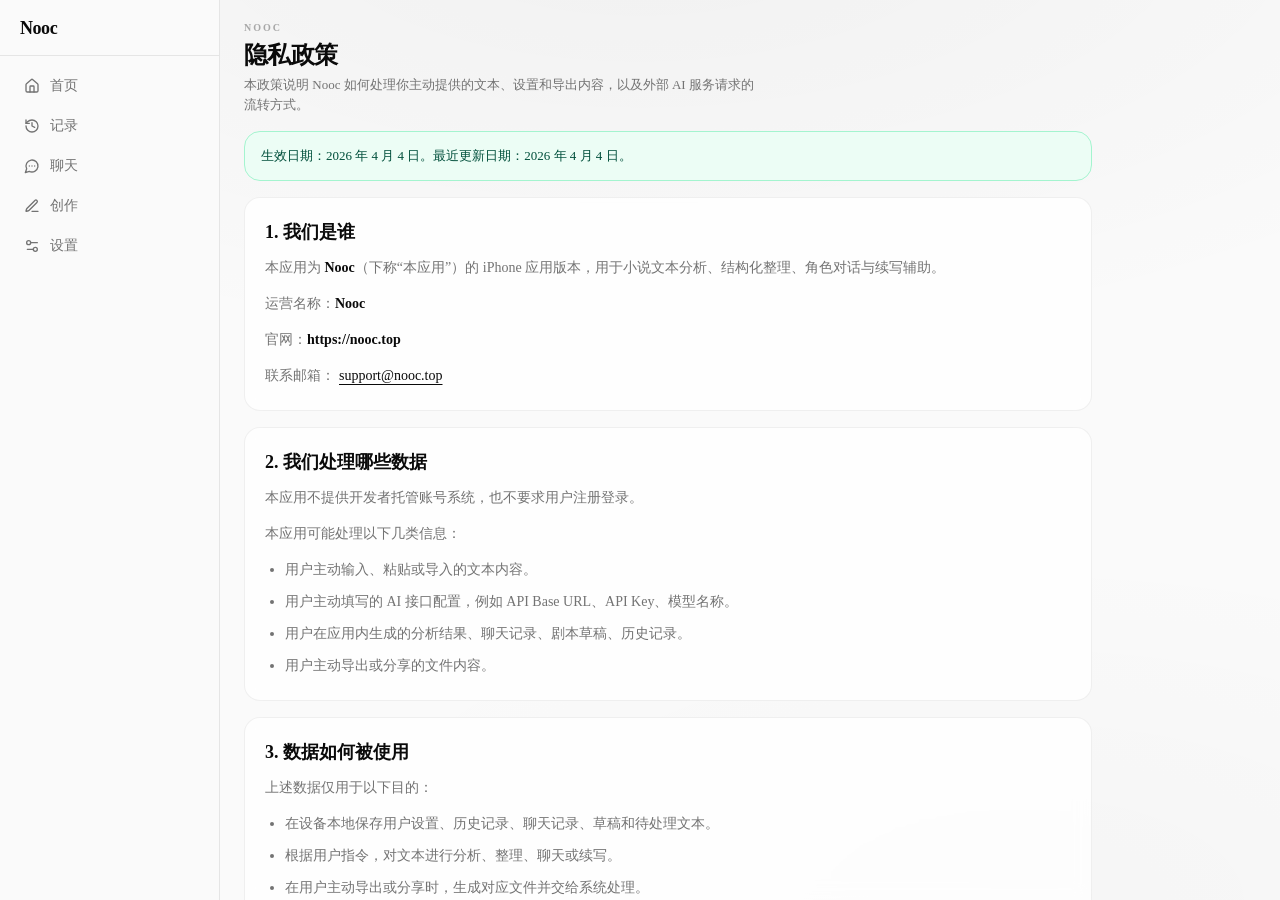
==== privacy/index.html @ 4d4c72d2 "Publish Nooc static site" ====
<!DOCTYPE html><!--dENeqKmw9o0Gc0peZmDUo--><html lang="zh-CN" class="h-full"><head><meta charSet="utf-8"/><meta name="viewport" content="width=device-width, initial-scale=1"/><link rel="preload" href="/_next/static/media/4cf2300e9c8272f7-s.p.woff2" as="font" crossorigin="" type="font/woff2"/><link rel="preload" href="/_next/static/media/93f479601ee12b01-s.p.woff2" as="font" crossorigin="" type="font/woff2"/><link rel="stylesheet" href="/_next/static/css/1c74e3d5aca80b6b.css" data-precedence="next"/><link rel="preload" as="script" fetchPriority="low" href="/_next/static/chunks/webpack-fa4c8e5d359d8620.js"/><script src="/_next/static/chunks/6ee9f5d1-21ccf1713a250a03.js" async=""></script><script src="/_next/static/chunks/977-2bc62eb106395d11.js" async=""></script><script src="/_next/static/chunks/main-app-79000c99d2a57b4c.js" async=""></script><script src="/_next/static/chunks/716-8b6c239d56add41d.js" async=""></script><script src="/_next/static/chunks/817-f842809b5f938a4d.js" async=""></script><script src="/_next/static/chunks/70-e7ca396794c0b7fa.js" async=""></script><script src="/_next/static/chunks/app/layout-5922d78e8dd0cdb1.js" async=""></script><script src="/_next/static/chunks/app/privacy/page-1f7438374aa117be.js" async=""></script><meta name="next-size-adjust" content=""/><title>隐私政策 | Nooc</title><meta name="description" content="Nooc 的隐私政策页面，说明应用如何处理本地内容与第三方 AI 请求。"/><script src="/_next/static/chunks/polyfills-42372ed130431b0a.js" noModule=""></script></head><body class="__variable_188709 __variable_9a8899 min-h-dvh bg-background font-sans antialiased md:flex md:h-dvh md:overflow-hidden"><div hidden=""><!--$--><!--/$--></div><!--$!--><template data-dgst="BAILOUT_TO_CLIENT_SIDE_RENDERING"></template><!--/$--><section aria-label="Notifications alt+T" tabindex="-1" aria-live="polite" aria-relevant="additions text" aria-atomic="false"></section><script src="/_next/static/chunks/webpack-fa4c8e5d359d8620.js" id="_R_" async=""></script><script>(self.__next_f=self.__next_f||[]).push([0])</script><script>self.__next_f.push([1,"1:\"$Sreact.fragment\"\n2:\"$Sreact.suspense\"\n3:I[2766,[\"716\",\"static/chunks/716-8b6c239d56add41d.js\",\"817\",\"static/chunks/817-f842809b5f938a4d.js\",\"70\",\"static/chunks/70-e7ca396794c0b7fa.js\",\"177\",\"static/chunks/app/layout-5922d78e8dd0cdb1.js\"],\"AppShell\"]\n4:I[1409,[],\"\"]\n5:I[1813,[],\"\"]\n6:I[1407,[\"716\",\"static/chunks/716-8b6c239d56add41d.js\",\"817\",\"static/chunks/817-f842809b5f938a4d.js\",\"70\",\"static/chunks/70-e7ca396794c0b7fa.js\",\"177\",\"static/chunks/app/layout-5922d78e8dd0cdb1.js\"],\"Toaster\"]\n7:I[1716,[\"716\",\"static/chunks/716-8b6c239d56add41d.js\",\"877\",\"static/chunks/app/privacy/page-1f7438374aa117be.js\"],\"\"]\n14:I[323,[],\"\"]\n:HL[\"/_next/static/media/4cf2300e9c8272f7-s.p.woff2\",\"font\",{\"crossOrigin\":\"\",\"type\":\"font/woff2\"}]\n:HL[\"/_next/static/media/93f479601ee12b01-s.p.woff2\",\"font\",{\"crossOrigin\":\"\",\"type\":\"font/woff2\"}]\n:HL[\"/_next/static/css/1c74e3d5aca80b6b.css\",\"style\"]\n"])</script><script>self.__next_f.push([1,"0:{\"P\":null,\"b\":\"dENeqKmw9o0Gc0peZmDUo\",\"p\":\"\",\"c\":[\"\",\"privacy\",\"\"],\"i\":false,\"f\":[[[\"\",{\"children\":[\"privacy\",{\"children\":[\"__PAGE__\",{}]}]},\"$undefined\",\"$undefined\",true],[\"\",[\"$\",\"$1\",\"c\",{\"children\":[[[\"$\",\"link\",\"0\",{\"rel\":\"stylesheet\",\"href\":\"/_next/static/css/1c74e3d5aca80b6b.css\",\"precedence\":\"next\",\"crossOrigin\":\"$undefined\",\"nonce\":\"$undefined\"}]],[\"$\",\"html\",null,{\"lang\":\"zh-CN\",\"className\":\"h-full\",\"children\":[\"$\",\"body\",null,{\"className\":\"__variable_188709 __variable_9a8899 min-h-dvh bg-background font-sans antialiased md:flex md:h-dvh md:overflow-hidden\",\"children\":[[\"$\",\"$2\",null,{\"children\":[\"$\",\"$L3\",null,{\"children\":[\"$\",\"$L4\",null,{\"parallelRouterKey\":\"children\",\"error\":\"$undefined\",\"errorStyles\":\"$undefined\",\"errorScripts\":\"$undefined\",\"template\":[\"$\",\"$L5\",null,{}],\"templateStyles\":\"$undefined\",\"templateScripts\":\"$undefined\",\"notFound\":[[[\"$\",\"title\",null,{\"children\":\"404: This page could not be found.\"}],[\"$\",\"div\",null,{\"style\":{\"fontFamily\":\"system-ui,\\\"Segoe UI\\\",Roboto,Helvetica,Arial,sans-serif,\\\"Apple Color Emoji\\\",\\\"Segoe UI Emoji\\\"\",\"height\":\"100vh\",\"textAlign\":\"center\",\"display\":\"flex\",\"flexDirection\":\"column\",\"alignItems\":\"center\",\"justifyContent\":\"center\"},\"children\":[\"$\",\"div\",null,{\"children\":[[\"$\",\"style\",null,{\"dangerouslySetInnerHTML\":{\"__html\":\"body{color:#000;background:#fff;margin:0}.next-error-h1{border-right:1px solid rgba(0,0,0,.3)}@media (prefers-color-scheme:dark){body{color:#fff;background:#000}.next-error-h1{border-right:1px solid rgba(255,255,255,.3)}}\"}}],[\"$\",\"h1\",null,{\"className\":\"next-error-h1\",\"style\":{\"display\":\"inline-block\",\"margin\":\"0 20px 0 0\",\"padding\":\"0 23px 0 0\",\"fontSize\":24,\"fontWeight\":500,\"verticalAlign\":\"top\",\"lineHeight\":\"49px\"},\"children\":404}],[\"$\",\"div\",null,{\"style\":{\"display\":\"inline-block\"},\"children\":[\"$\",\"h2\",null,{\"style\":{\"fontSize\":14,\"fontWeight\":400,\"lineHeight\":\"49px\",\"margin\":0},\"children\":\"This page could not be found.\"}]}]]}]}]],[]],\"forbidden\":\"$undefined\",\"unauthorized\":\"$undefined\"}]}]}],[\"$\",\"$L6\",null,{}]]}]}]]}],{\"children\":[\"privacy\",[\"$\",\"$1\",\"c\",{\"children\":[null,[\"$\",\"$L4\",null,{\"parallelRouterKey\":\"children\",\"error\":\"$undefined\",\"errorStyles\":\"$undefined\",\"errorScripts\":\"$undefined\",\"template\":[\"$\",\"$L5\",null,{}],\"templateStyles\":\"$undefined\",\"templateScripts\":\"$undefined\",\"notFound\":\"$undefined\",\"forbidden\":\"$undefined\",\"unauthorized\":\"$undefined\"}]]}],{\"children\":[\"__PAGE__\",[\"$\",\"$1\",\"c\",{\"children\":[[\"$\",\"div\",null,{\"className\":\"mx-auto flex min-h-full w-full flex-col gap-3 px-3.5 sm:gap-4 sm:px-6 sm:pb-8 sm:pt-5 md:max-w-4xl max-w-3xl py-6\",\"children\":[[\"$\",\"div\",null,{\"className\":\"flex items-start justify-between gap-4\",\"children\":[[\"$\",\"div\",null,{\"className\":\"space-y-1\",\"children\":[[\"$\",\"p\",null,{\"className\":\"text-[10px] font-semibold uppercase tracking-[0.2em] text-muted-foreground/60\",\"children\":\"Nooc\"}],[\"$\",\"h1\",null,{\"className\":\"text-2xl font-bold tracking-tight text-foreground\",\"children\":\"隐私政策\"}],[\"$\",\"p\",null,{\"className\":\"max-w-lg text-[13px] leading-5 text-muted-foreground\",\"children\":\"本政策说明 Nooc 如何处理你主动提供的文本、设置和导出内容，以及外部 AI 服务请求的流转方式。\"}]]}],null]}],[\"$\",\"div\",null,{\"className\":\"rounded-2xl border border-emerald-200 bg-emerald-50 px-4 py-3 text-[13px] leading-6 text-emerald-900\",\"children\":\"生效日期：2026 年 4 月 4 日。最近更新日期：2026 年 4 月 4 日。\"}],[\"$\",\"section\",null,{\"className\":\"space-y-2 rounded-2xl border border-black/[0.06] bg-white/80 p-5 backdrop-blur-sm\",\"children\":[[\"$\",\"h2\",null,{\"className\":\"text-lg font-semibold text-foreground\",\"children\":\"1. 我们是谁\"}],[\"$\",\"div\",null,{\"className\":\"space-y-2 text-[14px] leading-7 text-muted-foreground\",\"children\":[[\"$\",\"p\",null,{\"children\":[\"本应用为 \",[\"$\",\"strong\",null,{\"className\":\"text-foreground\",\"children\":\"Nooc\"}],\"（下称“本应用”）的 iPhone 应用版本，用于小说文本分析、结构化整理、角色对话与续写辅助。\"]}],[\"$\",\"p\",null,{\"children\":[\"运营名称：\",[\"$\",\"strong\",null,{\"className\":\"text-foreground\",\"children\":\"Nooc\"}]]}],[\"$\",\"p\",null,{\"children\":[\"官网：\",[\"$\",\"strong\",null,{\"className\":\"text-foreground\",\"children\":\"https://nooc.top\"}]]}],[\"$\",\"p\",null,{\"children\":[\"联系邮箱：\",[\"$\",\"$L7\",null,{\"href\":\"mailto:support@nooc.top\",\"className\":\"ml-1 text-foreground underline underline-offset-4\",\"children\":\"support@nooc.top\"}]]}]]}]]}],[\"$\",\"section\",null,{\"className\":\"space-y-2 rounded-2xl border border-black/[0.06] bg-white/80 p-5 backdrop-blur-sm\",\"children\":[[\"$\",\"h2\",null,{\"className\":\"text-lg font-semibold text-foreground\",\"children\":\"2. 我们处理哪些数据\"}],[\"$\",\"div\",null,{\"className\":\"space-y-2 text-[14px] leading-7 text-muted-foreground\",\"children\":[[\"$\",\"p\",null,{\"children\":\"本应用不提供开发者托管账号系统，也不要求用户注册登录。\"}],[\"$\",\"p\",null,{\"children\":\"本应用可能处理以下几类信息：\"}],\"$L8\"]}]]}],\"$L9\",\"$La\",\"$Lb\",\"$Lc\",\"$Ld\",\"$Le\",\"$Lf\",\"$L10\",\"$L11\"]}],null,\"$L12\"]}],{},null,false]},null,false]},null,false],\"$L13\",false]],\"m\":\"$undefined\",\"G\":[\"$14\",[]],\"s\":false,\"S\":true}\n"])</script><script>self.__next_f.push([1,"15:I[3652,[],\"OutletBoundary\"]\n17:I[1293,[],\"AsyncMetadataOutlet\"]\n19:I[3652,[],\"ViewportBoundary\"]\n1b:I[3652,[],\"MetadataBoundary\"]\n8:[\"$\",\"ul\",null,{\"className\":\"list-disc space-y-1 pl-5\",\"children\":[[\"$\",\"li\",null,{\"children\":\"用户主动输入、粘贴或导入的文本内容。\"}],[\"$\",\"li\",null,{\"children\":\"用户主动填写的 AI 接口配置，例如 API Base URL、API Key、模型名称。\"}],[\"$\",\"li\",null,{\"children\":\"用户在应用内生成的分析结果、聊天记录、剧本草稿、历史记录。\"}],[\"$\",\"li\",null,{\"children\":\"用户主动导出或分享的文件内容。\"}]]}]\n9:[\"$\",\"section\",null,{\"className\":\"space-y-2 rounded-2xl border border-black/[0.06] bg-white/80 p-5 backdrop-blur-sm\",\"children\":[[\"$\",\"h2\",null,{\"className\":\"text-lg font-semibold text-foreground\",\"children\":\"3. 数据如何被使用\"}],[\"$\",\"div\",null,{\"className\":\"space-y-2 text-[14px] leading-7 text-muted-foreground\",\"children\":[[\"$\",\"p\",null,{\"children\":\"上述数据仅用于以下目的：\"}],[\"$\",\"ul\",null,{\"className\":\"list-disc space-y-1 pl-5\",\"children\":[[\"$\",\"li\",null,{\"children\":\"在设备本地保存用户设置、历史记录、聊天记录、草稿和待处理文本。\"}],[\"$\",\"li\",null,{\"children\":\"根据用户指令，对文本进行分析、整理、聊天或续写。\"}],[\"$\",\"li\",null,{\"children\":\"在用户主动导出或分享时，生成对应文件并交给系统处理。\"}]]}]]}]]}]\n"])</script><script>self.__next_f.push([1,"a:[\"$\",\"section\",null,{\"className\":\"space-y-2 rounded-2xl border border-black/[0.06] bg-white/80 p-5 backdrop-blur-sm\",\"children\":[[\"$\",\"h2\",null,{\"className\":\"text-lg font-semibold text-foreground\",\"children\":\"4. 关于第三方 AI 接口\"}],[\"$\",\"div\",null,{\"className\":\"space-y-2 text-[14px] leading-7 text-muted-foreground\",\"children\":[[\"$\",\"p\",null,{\"children\":[\"本应用\",[\"$\",\"strong\",null,{\"className\":\"text-foreground\",\"children\":\"不默认提供开发者自有 AI 服务端\"}],\"。当用户使用 AI 分析、AI 聊天或 AI 续写功能时，相关请求会从用户设备直接发送到\",[\"$\",\"strong\",null,{\"className\":\"text-foreground\",\"children\":\"用户自行填写\"}],\"的 OpenAI 兼容接口或其他兼容服务。\"]}],[\"$\",\"p\",null,{\"children\":\"这意味着：用户输入的文本、用户填写的 API Key、模型名称以及相关请求数据，可能会被发送到用户指定的第三方服务提供方。 该第三方服务如何保存、使用或保留数据，取决于该服务提供方自身的政策，而不由本应用控制。\"}],[\"$\",\"p\",null,{\"children\":\"用户在填写并使用外部接口前，应自行确认对应服务的隐私政策、数据保留规则与安全机制。\"}]]}]]}]\n"])</script><script>self.__next_f.push([1,"b:[\"$\",\"section\",null,{\"className\":\"space-y-2 rounded-2xl border border-black/[0.06] bg-white/80 p-5 backdrop-blur-sm\",\"children\":[[\"$\",\"h2\",null,{\"className\":\"text-lg font-semibold text-foreground\",\"children\":\"5. 本地存储\"}],[\"$\",\"div\",null,{\"className\":\"space-y-2 text-[14px] leading-7 text-muted-foreground\",\"children\":[[\"$\",\"p\",null,{\"children\":\"为保证使用连续性，本应用会将以下内容保存在用户当前设备或当前浏览器的本地存储中：\"}],[\"$\",\"ul\",null,{\"className\":\"list-disc space-y-1 pl-5\",\"children\":[[\"$\",\"li\",null,{\"children\":\"API 设置\"}],[\"$\",\"li\",null,{\"children\":\"分析历史与结果文件\"}],[\"$\",\"li\",null,{\"children\":\"角色聊天记录\"}],[\"$\",\"li\",null,{\"children\":\"待处理文本和剧本草稿\"}]]}],[\"$\",\"p\",null,{\"children\":\"这些内容默认保存在用户当前设备中，而不是上传到开发者自有服务器。\"}]]}]]}]\n"])</script><script>self.__next_f.push([1,"c:[\"$\",\"section\",null,{\"className\":\"space-y-2 rounded-2xl border border-black/[0.06] bg-white/80 p-5 backdrop-blur-sm\",\"children\":[[\"$\",\"h2\",null,{\"className\":\"text-lg font-semibold text-foreground\",\"children\":\"6. 权限与系统能力\"}],[\"$\",\"div\",null,{\"className\":\"space-y-2 text-[14px] leading-7 text-muted-foreground\",\"children\":[[\"$\",\"p\",null,{\"children\":\"当前版本可能使用以下系统能力：\"}],[\"$\",\"ul\",null,{\"className\":\"list-disc space-y-1 pl-5\",\"children\":[[\"$\",\"li\",null,{\"children\":\"文件选择：用于导入文本文件。\"}],[\"$\",\"li\",null,{\"children\":\"文件读写：用于在本地保存分析结果和导出文件。\"}],[\"$\",\"li\",null,{\"children\":\"系统分享：用于将用户主动选择的结果文件分享给其他应用。\"}]]}],[\"$\",\"p\",null,{\"children\":\"当前版本不主动请求以下敏感权限：\"}],[\"$\",\"ul\",null,{\"className\":\"list-disc space-y-1 pl-5\",\"children\":[[\"$\",\"li\",null,{\"children\":\"相机\"}],[\"$\",\"li\",null,{\"children\":\"麦克风\"}],[\"$\",\"li\",null,{\"children\":\"定位\"}],[\"$\",\"li\",null,{\"children\":\"通讯录\"}],[\"$\",\"li\",null,{\"children\":\"跟踪（Tracking）\"}]]}]]}]]}]\n"])</script><script>self.__next_f.push([1,"d:[\"$\",\"section\",null,{\"className\":\"space-y-2 rounded-2xl border border-black/[0.06] bg-white/80 p-5 backdrop-blur-sm\",\"children\":[[\"$\",\"h2\",null,{\"className\":\"text-lg font-semibold text-foreground\",\"children\":\"7. 数据共享与披露\"}],[\"$\",\"div\",null,{\"className\":\"space-y-2 text-[14px] leading-7 text-muted-foreground\",\"children\":[[\"$\",\"p\",null,{\"children\":\"除以下情形外，我们不会主动将用户数据共享给开发者自有后台或出售给第三方：\"}],[\"$\",\"ul\",null,{\"className\":\"list-disc space-y-1 pl-5\",\"children\":[[\"$\",\"li\",null,{\"children\":\"用户主动配置第三方 AI 接口并发起 AI 请求时，请求会直接发送到用户指定的服务。\"}],[\"$\",\"li\",null,{\"children\":\"用户主动使用系统分享功能时，所选文件会按用户操作分享给目标应用或服务。\"}],[\"$\",\"li\",null,{\"children\":\"如法律法规、司法机关或监管部门要求披露的情形。\"}]]}]]}]]}]\ne:[\"$\",\"section\",null,{\"className\":\"space-y-2 rounded-2xl border border-black/[0.06] bg-white/80 p-5 backdrop-blur-sm\",\"children\":[[\"$\",\"h2\",null,{\"className\":\"text-lg font-semibold text-foreground\",\"children\":\"8. 数据删除与用户控制\"}],[\"$\",\"div\",null,{\"className\":\"space-y-2 text-[14px] leading-7 text-muted-foreground\",\"children\":[[\"$\",\"p\",null,{\"children\":\"用户可通过以下方式控制数据：\"}],[\"$\",\"ul\",null,{\"className\":\"list-disc space-y-1 pl-5\",\"children\":[[\"$\",\"li\",null,{\"children\":\"在应用内清空聊天记录、历史记录或重新覆盖 API 设置。\"}],[\"$\",\"li\",null,{\"children\":\"删除已导出的本地文件。\"}],[\"$\",\"li\",null,{\"children\":\"卸载应用，以移除应用沙盒中的本地存储数据。\"}]]}]]}]]}]\nf:[\"$\",\"section\",null,{\"className\":\"space-y-2 rounded-2xl border border-black/[0.06] bg-white/80 p-5 backdrop-blur-sm\",\"children\":[[\"$\",\"h2\",null,{\"className\":\"text-lg font-semibold text-foreground\",\"children\":\"9. 未成年人\"}],[\"$\",\"div\",null,{\"className\":\"space-y-2 text-[14px] leading-7 text-muted-foreground\",\"children\":[\"$\",\"p\",null,{\"children\":\"本应"])</script><script>self.__next_f.push([1,"用不以未成年人为主要目标用户。若你是未成年人的监护人，并认为未成年人未经授权向本应用输入了个人信息，请通过下方联系方式联系我们，我们会在合理范围内协助处理。\"}]}]]}]\n10:[\"$\",\"section\",null,{\"className\":\"space-y-2 rounded-2xl border border-black/[0.06] bg-white/80 p-5 backdrop-blur-sm\",\"children\":[[\"$\",\"h2\",null,{\"className\":\"text-lg font-semibold text-foreground\",\"children\":\"10. 政策更新\"}],[\"$\",\"div\",null,{\"className\":\"space-y-2 text-[14px] leading-7 text-muted-foreground\",\"children\":[\"$\",\"p\",null,{\"children\":\"如本政策发生变更，我们会在发布新版本或更新网站页面时同步更新内容。更新后的版本以页面展示的最新日期为准。\"}]}]]}]\n"])</script><script>self.__next_f.push([1,"11:[\"$\",\"section\",null,{\"className\":\"space-y-2 rounded-2xl border border-black/[0.06] bg-white/80 p-5 backdrop-blur-sm\",\"children\":[[\"$\",\"h2\",null,{\"className\":\"text-lg font-semibold text-foreground\",\"children\":\"11. 联系我们\"}],[\"$\",\"div\",null,{\"className\":\"space-y-2 text-[14px] leading-7 text-muted-foreground\",\"children\":[[\"$\",\"p\",null,{\"children\":\"如你对本隐私政策有任何疑问，或需要就数据访问、删除、纠错等问题联系我们，请发送邮件至：\"}],[\"$\",\"p\",null,{\"children\":[\"$\",\"$L7\",null,{\"href\":\"mailto:support@nooc.top\",\"className\":\"text-foreground underline underline-offset-4\",\"children\":\"support@nooc.top\"}]}],[\"$\",\"p\",null,{\"children\":[\"你也可以访问 \",[\"$\",\"$L7\",null,{\"href\":\"/support\",\"className\":\"text-foreground underline underline-offset-4\",\"children\":\"支持与联系页面\"}],\" 获取支持信息。\"]}]]}]]}]\n"])</script><script>self.__next_f.push([1,"12:[\"$\",\"$L15\",null,{\"children\":[\"$L16\",[\"$\",\"$L17\",null,{\"promise\":\"$@18\"}]]}]\n13:[\"$\",\"$1\",\"h\",{\"children\":[null,[[\"$\",\"$L19\",null,{\"children\":\"$L1a\"}],[\"$\",\"meta\",null,{\"name\":\"next-size-adjust\",\"content\":\"\"}]],[\"$\",\"$L1b\",null,{\"children\":[\"$\",\"div\",null,{\"hidden\":true,\"children\":[\"$\",\"$2\",null,{\"fallback\":null,\"children\":\"$L1c\"}]}]}]]}]\n"])</script><script>self.__next_f.push([1,"1a:[[\"$\",\"meta\",\"0\",{\"charSet\":\"utf-8\"}],[\"$\",\"meta\",\"1\",{\"name\":\"viewport\",\"content\":\"width=device-width, initial-scale=1\"}]]\n16:null\n"])</script><script>self.__next_f.push([1,"18:{\"metadata\":[[\"$\",\"title\",\"0\",{\"children\":\"隐私政策 | Nooc\"}],[\"$\",\"meta\",\"1\",{\"name\":\"description\",\"content\":\"Nooc 的隐私政策页面，说明应用如何处理本地内容与第三方 AI 请求。\"}]],\"error\":null,\"digest\":\"$undefined\"}\n"])</script><script>self.__next_f.push([1,"1c:\"$18:metadata\"\n"])</script></body></html>
---- _next/static/css/1c74e3d5aca80b6b.css ----
@font-face{font-family:Geist;font-style:normal;font-weight:100 900;font-display:swap;src:url(/_next/static/media/8d697b304b401681-s.woff2) format("woff2");unicode-range:u+0301,u+0400-045f,u+0490-0491,u+04b0-04b1,u+2116}@font-face{font-family:Geist;font-style:normal;font-weight:100 900;font-display:swap;src:url(/_next/static/media/ba015fad6dcf6784-s.woff2) format("woff2");unicode-range:u+0100-02ba,u+02bd-02c5,u+02c7-02cc,u+02ce-02d7,u+02dd-02ff,u+0304,u+0308,u+0329,u+1d00-1dbf,u+1e00-1e9f,u+1ef2-1eff,u+2020,u+20a0-20ab,u+20ad-20c0,u+2113,u+2c60-2c7f,u+a720-a7ff}@font-face{font-family:Geist;font-style:normal;font-weight:100 900;font-display:swap;src:url(/_next/static/media/4cf2300e9c8272f7-s.p.woff2) format("woff2");unicode-range:u+00??,u+0131,u+0152-0153,u+02bb-02bc,u+02c6,u+02da,u+02dc,u+0304,u+0308,u+0329,u+2000-206f,u+20ac,u+2122,u+2191,u+2193,u+2212,u+2215,u+feff,u+fffd}@font-face{font-family:Geist Fallback;src:local("Arial");ascent-override:95.94%;descent-override:28.16%;line-gap-override:0.00%;size-adjust:104.76%}.__className_188709{font-family:Geist,Geist Fallback;font-style:normal}.__variable_188709{--font-geist-sans:"Geist","Geist Fallback"}@font-face{font-family:Geist Mono;font-style:normal;font-weight:100 900;font-display:swap;src:url(/_next/static/media/9610d9e46709d722-s.woff2) format("woff2");unicode-range:u+0301,u+0400-045f,u+0490-0491,u+04b0-04b1,u+2116}@font-face{font-family:Geist Mono;font-style:normal;font-weight:100 900;font-display:swap;src:url(/_next/static/media/747892c23ea88013-s.woff2) format("woff2");unicode-range:u+0100-02ba,u+02bd-02c5,u+02c7-02cc,u+02ce-02d7,u+02dd-02ff,u+0304,u+0308,u+0329,u+1d00-1dbf,u+1e00-1e9f,u+1ef2-1eff,u+2020,u+20a0-20ab,u+20ad-20c0,u+2113,u+2c60-2c7f,u+a720-a7ff}@font-face{font-family:Geist Mono;font-style:normal;font-weight:100 900;font-display:swap;src:url(/_next/static/media/93f479601ee12b01-s.p.woff2) format("woff2");unicode-range:u+00??,u+0131,u+0152-0153,u+02bb-02bc,u+02c6,u+02da,u+02dc,u+0304,u+0308,u+0329,u+2000-206f,u+20ac,u+2122,u+2191,u+2193,u+2212,u+2215,u+feff,u+fffd}@font-face{font-family:Geist Mono Fallback;src:local("Arial");ascent-override:74.67%;descent-override:21.92%;line-gap-override:0.00%;size-adjust:134.59%}.__className_9a8899{font-family:Geist Mono,Geist Mono Fallback;font-style:normal}.__variable_9a8899{--font-geist-mono:"Geist Mono","Geist Mono Fallback"}

/*! tailwindcss v4.2.1 | MIT License | https://tailwindcss.com */@layer properties{@supports (((-webkit-hyphens:none)) and (not (margin-trim:inline))) or ((-moz-orient:inline) and (not (color:rgb(from red r g b)))){*,::backdrop,:after,:before{--tw-translate-x:0;--tw-translate-y:0;--tw-translate-z:0;--tw-rotate-x:initial;--tw-rotate-y:initial;--tw-rotate-z:initial;--tw-skew-x:initial;--tw-skew-y:initial;--tw-scroll-snap-strictness:proximity;--tw-space-y-reverse:0;--tw-border-style:solid;--tw-gradient-position:initial;--tw-gradient-from:#0000;--tw-gradient-via:#0000;--tw-gradient-to:#0000;--tw-gradient-stops:initial;--tw-gradient-via-stops:initial;--tw-gradient-from-position:0%;--tw-gradient-via-position:50%;--tw-gradient-to-position:100%;--tw-leading:initial;--tw-font-weight:initial;--tw-tracking:initial;--tw-ordinal:initial;--tw-slashed-zero:initial;--tw-numeric-figure:initial;--tw-numeric-spacing:initial;--tw-numeric-fraction:initial;--tw-shadow:0 0 #0000;--tw-shadow-color:initial;--tw-shadow-alpha:100%;--tw-inset-shadow:0 0 #0000;--tw-inset-shadow-color:initial;--tw-inset-shadow-alpha:100%;--tw-ring-color:initial;--tw-ring-shadow:0 0 #0000;--tw-inset-ring-color:initial;--tw-inset-ring-shadow:0 0 #0000;--tw-ring-inset:initial;--tw-ring-offset-width:0px;--tw-ring-offset-color:#fff;--tw-ring-offset-shadow:0 0 #0000;--tw-outline-style:solid;--tw-blur:initial;--tw-brightness:initial;--tw-contrast:initial;--tw-grayscale:initial;--tw-hue-rotate:initial;--tw-invert:initial;--tw-opacity:initial;--tw-saturate:initial;--tw-sepia:initial;--tw-drop-shadow:initial;--tw-drop-shadow-color:initial;--tw-drop-shadow-alpha:100%;--tw-drop-shadow-size:initial;--tw-backdrop-blur:initial;--tw-backdrop-brightness:initial;--tw-backdrop-contrast:initial;--tw-backdrop-grayscale:initial;--tw-backdrop-hue-rotate:initial;--tw-backdrop-invert:initial;--tw-backdrop-opacity:initial;--tw-backdrop-saturate:initial;--tw-backdrop-sepia:initial;--tw-duration:initial;--tw-ease:initial;--tw-scale-x:1;--tw-scale-y:1;--tw-scale-z:1;--tw-animation-delay:0s;--tw-animation-direction:normal;--tw-animation-duration:initial;--tw-animation-fill-mode:none;--tw-animation-iteration-count:1;--tw-enter-blur:0;--tw-enter-opacity:1;--tw-enter-rotate:0;--tw-enter-scale:1;--tw-enter-translate-x:0;--tw-enter-translate-y:0;--tw-exit-blur:0;--tw-exit-opacity:1;--tw-exit-rotate:0;--tw-exit-scale:1;--tw-exit-translate-x:0;--tw-exit-translate-y:0}}}@layer theme{:host,:root{--color-red-500:oklch(63.7% .237 25.331);--color-amber-500:oklch(76.9% .188 70.08);--color-green-500:oklch(72.3% .219 149.579);--color-emerald-50:oklch(97.9% .021 166.113);--color-emerald-200:oklch(90.5% .093 164.15);--color-emerald-900:oklch(37.8% .077 168.94);--color-blue-500:oklch(62.3% .214 259.815);--color-gray-200:oklch(92.8% .006 264.531);--color-black:#000;--color-white:#fff;--spacing:.25rem;--container-xs:20rem;--container-sm:24rem;--container-md:28rem;--container-lg:32rem;--container-2xl:42rem;--container-3xl:48rem;--container-4xl:56rem;--container-6xl:72rem;--container-7xl:80rem;--text-xs:.75rem;--text-xs--line-height:calc(1 / .75);--text-sm:.875rem;--text-sm--line-height:calc(1.25 / .875);--text-base:1rem;--text-base--line-height:calc(1.5 / 1);--text-lg:1.125rem;--text-lg--line-height:calc(1.75 / 1.125);--text-xl:1.25rem;--text-xl--line-height:calc(1.75 / 1.25);--text-2xl:1.5rem;--text-2xl--line-height:calc(2 / 1.5);--font-weight-medium:500;--font-weight-semibold:600;--font-weight-bold:700;--tracking-tight:-.025em;--leading-relaxed:1.625;--radius-2xl:1rem;--radius-3xl:1.5rem;--shadow-sm:0 1px 3px 0 #0000001a,0 1px 2px -1px #0000001a;--shadow-md:0 4px 6px -1px #0000001a,0 2px 4px -2px #0000001a;--shadow-lg:0 10px 15px -3px #0000001a,0 4px 6px -4px #0000001a;--shadow-xl:0 20px 25px -5px #0000001a,0 8px 10px -6px #0000001a;--ease-in:cubic-bezier(.4,0,1,1);--ease-out:cubic-bezier(0,0,.2,1);--ease-in-out:cubic-bezier(.4,0,.2,1);--animate-spin:spin 1s linear infinite;--animate-pulse:pulse 2s cubic-bezier(.4,0,.6,1) infinite;--animate-bounce:bounce 1s infinite;--blur-sm:8px;--blur-xl:24px;--default-transition-duration:.15s;--default-transition-timing-function:cubic-bezier(.4,0,.2,1);--default-font-family:var(--font-geist-sans);--default-mono-font-family:var(--font-geist-mono);--color-background:var(--background);--color-secondary:var(--secondary);--color-primary:var(--primary)}}@layer base{*,::backdrop,:after,:before{box-sizing:border-box;border:0 solid;margin:0;padding:0}::file-selector-button{box-sizing:border-box;border:0 solid;margin:0;padding:0}:host,html{-webkit-text-size-adjust:100%;tab-size:4;line-height:1.5;font-family:var(--default-font-family,ui-sans-serif,system-ui,sans-serif,"Apple Color Emoji","Segoe UI Emoji","Segoe UI Symbol","Noto Color Emoji");font-feature-settings:var(--default-font-feature-settings,normal);font-variation-settings:var(--default-font-variation-settings,normal);-webkit-tap-highlight-color:transparent}hr{height:0;color:inherit;border-top-width:1px}abbr:where([title]){-webkit-text-decoration:underline dotted;text-decoration:underline dotted}h1,h2,h3,h4,h5,h6{font-size:inherit;font-weight:inherit}a{color:inherit;-webkit-text-decoration:inherit;text-decoration:inherit}b,strong{font-weight:bolder}code,kbd,pre,samp{font-family:var(--default-mono-font-family,ui-monospace,SFMono-Regular,Menlo,Monaco,Consolas,"Liberation Mono","Courier New",monospace);font-feature-settings:var(--default-mono-font-feature-settings,normal);font-variation-settings:var(--default-mono-font-variation-settings,normal);font-size:1em}small{font-size:80%}sub,sup{vertical-align:baseline;font-size:75%;line-height:0;position:relative}sub{bottom:-.25em}sup{top:-.5em}table{text-indent:0;border-color:inherit;border-collapse:collapse}:-moz-focusring{outline:auto}progress{vertical-align:baseline}summary{display:list-item}menu,ol,ul{list-style:none}audio,canvas,embed,iframe,img,object,svg,video{vertical-align:middle;display:block}img,video{max-width:100%;height:auto}button,input,optgroup,select,textarea{font:inherit;font-feature-settings:inherit;font-variation-settings:inherit;letter-spacing:inherit;color:inherit;opacity:1;background-color:#0000;border-radius:0}::file-selector-button{font:inherit;font-feature-settings:inherit;font-variation-settings:inherit;letter-spacing:inherit;color:inherit;opacity:1;background-color:#0000;border-radius:0}:where(select:is([multiple],[size])) optgroup{font-weight:bolder}:where(select:is([multiple],[size])) optgroup option{padding-inline-start:20px}::file-selector-button{margin-inline-end:4px}::placeholder{opacity:1}@supports (not ((-webkit-appearance:-apple-pay-button))) or (contain-intrinsic-size:1px){::placeholder{color:currentColor}@supports (color:color-mix(in lab,red,red)){::placeholder{color:color-mix(in oklab,currentcolor 50%,transparent)}}}textarea{resize:vertical}::-webkit-search-decoration{-webkit-appearance:none}::-webkit-date-and-time-value{min-height:1lh;text-align:inherit}::-webkit-datetime-edit{display:inline-flex}::-webkit-datetime-edit-fields-wrapper{padding:0}::-webkit-datetime-edit,::-webkit-datetime-edit-year-field{padding-block:0}::-webkit-datetime-edit-day-field,::-webkit-datetime-edit-month-field{padding-block:0}::-webkit-datetime-edit-hour-field,::-webkit-datetime-edit-minute-field{padding-block:0}::-webkit-datetime-edit-millisecond-field,::-webkit-datetime-edit-second-field{padding-block:0}::-webkit-datetime-edit-meridiem-field{padding-block:0}::-webkit-calendar-picker-indicator{line-height:1}:-moz-ui-invalid{box-shadow:none}button,input:where([type=button],[type=reset],[type=submit]){appearance:button}::file-selector-button{appearance:button}::-webkit-inner-spin-button,::-webkit-outer-spin-button{height:auto}[hidden]:where(:not([hidden=until-found])){display:none!important}*{border-color:var(--border)}body,html{background-color:var(--background)}body{color:var(--foreground);background-color:#f5f5f5;background-image:radial-gradient(80% 50% at 50% -10%,#0000000a,#0000),radial-gradient(60% 40% at 80% 100%,#00000005,#0000)}}@layer components;@layer utilities{.\@container{container-type:inline-size}.pointer-events-auto{pointer-events:auto}.pointer-events-none{pointer-events:none}.collapse{visibility:collapse}.invisible{visibility:hidden}.visible{visibility:visible}.sr-only{clip-path:inset(50%);white-space:nowrap;border-width:0;width:1px;height:1px;margin:-1px;padding:0;overflow:hidden}.absolute,.sr-only{position:absolute}.fixed{position:fixed}.relative{position:relative}.static{position:static}.sticky{position:sticky}.inset-0{inset:calc(var(--spacing) * 0)}.inset-x-0{inset-inline:calc(var(--spacing) * 0)}.inset-y-0{inset-block:calc(var(--spacing) * 0)}.start{inset-inline-start:var(--spacing)}.end{inset-inline-end:var(--spacing)}.-top-0\.5{top:calc(var(--spacing) * -.5)}.top-0{top:calc(var(--spacing) * 0)}.top-4{top:calc(var(--spacing) * 4)}.right-0{right:calc(var(--spacing) * 0)}.right-4{right:calc(var(--spacing) * 4)}.bottom-0{bottom:calc(var(--spacing) * 0)}.left-0{left:calc(var(--spacing) * 0)}.left-4{left:calc(var(--spacing) * 4)}.z-0{z-index:0}.z-2{z-index:2}.z-3{z-index:3}.z-4{z-index:4}.z-5{z-index:5}.z-6{z-index:6}.z-7{z-index:7}.z-8{z-index:8}.z-10{z-index:10}.z-20{z-index:20}.z-30{z-index:30}.z-40{z-index:40}.z-50{z-index:50}.z-79{z-index:79}.container{width:100%}@media (min-width:40rem){.container{max-width:40rem}}@media (min-width:48rem){.container{max-width:48rem}}@media (min-width:64rem){.container{max-width:64rem}}@media (min-width:80rem){.container{max-width:80rem}}@media (min-width:96rem){.container{max-width:96rem}}.m-3{margin:calc(var(--spacing) * 3)}.m-5{margin:calc(var(--spacing) * 5)}.m-6{margin:calc(var(--spacing) * 6)}.m-7{margin:calc(var(--spacing) * 7)}.m-8{margin:calc(var(--spacing) * 8)}.m-9{margin:calc(var(--spacing) * 9)}.-mx-1{margin-inline:calc(var(--spacing) * -1)}.-mx-3\.5{margin-inline:calc(var(--spacing) * -3.5)}.-mx-4{margin-inline:calc(var(--spacing) * -4)}.mx-auto{margin-inline:auto}.mt-0\.5{margin-top:calc(var(--spacing) * .5)}.mt-1{margin-top:calc(var(--spacing) * 1)}.mt-1\.5{margin-top:calc(var(--spacing) * 1.5)}.mt-2{margin-top:calc(var(--spacing) * 2)}.mt-2\.5{margin-top:calc(var(--spacing) * 2.5)}.mt-3{margin-top:calc(var(--spacing) * 3)}.mt-4{margin-top:calc(var(--spacing) * 4)}.mb-2{margin-bottom:calc(var(--spacing) * 2)}.mb-3{margin-bottom:calc(var(--spacing) * 3)}.mb-4{margin-bottom:calc(var(--spacing) * 4)}.ml-1{margin-left:calc(var(--spacing) * 1)}.line-clamp-1{-webkit-line-clamp:1}.line-clamp-1,.line-clamp-3{-webkit-box-orient:vertical;display:-webkit-box;overflow:hidden}.line-clamp-3{-webkit-line-clamp:3}.line-clamp-6{-webkit-line-clamp:6;-webkit-box-orient:vertical;display:-webkit-box;overflow:hidden}.block{display:block}.contents{display:contents}.flex{display:flex}.grid{display:grid}.hidden{display:none}.inline{display:inline}.inline-flex{display:inline-flex}.table{display:table}.size-6{width:calc(var(--spacing) * 6);height:calc(var(--spacing) * 6)}.size-8{width:calc(var(--spacing) * 8);height:calc(var(--spacing) * 8)}.h-0{height:calc(var(--spacing) * 0)}.h-1\.5{height:calc(var(--spacing) * 1.5)}.h-2{height:calc(var(--spacing) * 2)}.h-2\.5{height:calc(var(--spacing) * 2.5)}.h-3{height:calc(var(--spacing) * 3)}.h-3\.5{height:calc(var(--spacing) * 3.5)}.h-4{height:calc(var(--spacing) * 4)}.h-5{height:calc(var(--spacing) * 5)}.h-6{height:calc(var(--spacing) * 6)}.h-8{height:calc(var(--spacing) * 8)}.h-9{height:calc(var(--spacing) * 9)}.h-10{height:calc(var(--spacing) * 10)}.h-11{height:calc(var(--spacing) * 11)}.h-12{height:calc(var(--spacing) * 12)}.h-14{height:calc(var(--spacing) * 14)}.h-48{height:calc(var(--spacing) * 48)}.h-\[1px\]{height:1px}.h-\[3px\]{height:3px}.h-\[18px\]{height:18px}.h-\[160px\]{height:160px}.h-dvh{height:100dvh}.h-full{height:100%}.max-h-\[88dvh\]{max-height:88dvh}.max-h-\[90dvh\]{max-height:90dvh}.max-h-\[140px\]{max-height:140px}.max-h-\[200px\]{max-height:200px}.min-h-0{min-height:calc(var(--spacing) * 0)}.min-h-10{min-height:calc(var(--spacing) * 10)}.min-h-12{min-height:calc(var(--spacing) * 12)}.min-h-20{min-height:calc(var(--spacing) * 20)}.min-h-24{min-height:calc(var(--spacing) * 24)}.min-h-\[60px\]{min-height:60px}.min-h-\[104px\]{min-height:104px}.min-h-\[180px\]{min-height:180px}.min-h-dvh{min-height:100dvh}.min-h-full{min-height:100%}.w-0{width:calc(var(--spacing) * 0)}.w-1{width:calc(var(--spacing) * 1)}.w-2{width:calc(var(--spacing) * 2)}.w-2\.5{width:calc(var(--spacing) * 2.5)}.w-3{width:calc(var(--spacing) * 3)}.w-3\.5{width:calc(var(--spacing) * 3.5)}.w-4{width:calc(var(--spacing) * 4)}.w-5{width:calc(var(--spacing) * 5)}.w-6{width:calc(var(--spacing) * 6)}.w-8{width:calc(var(--spacing) * 8)}.w-9{width:calc(var(--spacing) * 9)}.w-10{width:calc(var(--spacing) * 10)}.w-11{width:calc(var(--spacing) * 11)}.w-12{width:calc(var(--spacing) * 12)}.w-32{width:calc(var(--spacing) * 32)}.w-64{width:calc(var(--spacing) * 64)}.w-\[1px\]{width:1px}.w-\[18px\]{width:18px}.w-\[48px\]{width:48px}.w-\[80vw\]{width:80vw}.w-\[200px\]{width:200px}.w-\[220px\]{width:220px}.w-\[240px\]{width:240px}.w-full{width:100%}.max-w-2xl{max-width:var(--container-2xl)}.max-w-3xl{max-width:var(--container-3xl)}.max-w-6xl{max-width:var(--container-6xl)}.max-w-7xl{max-width:var(--container-7xl)}.max-w-\[34rem\]{max-width:34rem}.max-w-\[90\%\]{max-width:90%}.max-w-lg{max-width:var(--container-lg)}.max-w-md{max-width:var(--container-md)}.max-w-sm{max-width:var(--container-sm)}.max-w-xs{max-width:var(--container-xs)}.min-w-0{min-width:calc(var(--spacing) * 0)}.min-w-16{min-width:calc(var(--spacing) * 16)}.min-w-\[82\%\]{min-width:82%}.min-w-\[108px\]{min-width:108px}.min-w-\[calc\(100vw-2rem\)\]{min-width:calc(100vw - 2rem)}.flex-1{flex:1}.shrink{flex-shrink:1}.shrink-0{flex-shrink:0}.grow{flex-grow:1}.translate-x-0{--tw-translate-x:calc(var(--spacing) * 0)}.translate-x-0,.translate-x-full{translate:var(--tw-translate-x) var(--tw-translate-y)}.translate-x-full{--tw-translate-x:100%}.translate-y-0{--tw-translate-y:calc(var(--spacing) * 0);translate:var(--tw-translate-x) var(--tw-translate-y)}.rotate-180{rotate:180deg}.transform{transform:var(--tw-rotate-x,) var(--tw-rotate-y,) var(--tw-rotate-z,) var(--tw-skew-x,) var(--tw-skew-y,)}.animate-bounce{animation:var(--animate-bounce)}.animate-pulse{animation:var(--animate-pulse)}.animate-spin{animation:var(--animate-spin)}.cursor-pointer{cursor:pointer}.touch-none{touch-action:none}.resize{resize:both}.resize-none{resize:none}.snap-x{scroll-snap-type:x var(--tw-scroll-snap-strictness)}.snap-start{scroll-snap-align:start}.list-disc{list-style-type:disc}.grid-cols-1{grid-template-columns:repeat(1,minmax(0,1fr))}.grid-cols-2{grid-template-columns:repeat(2,minmax(0,1fr))}.grid-cols-3{grid-template-columns:repeat(3,minmax(0,1fr))}.grid-cols-\[auto\,1fr\,auto\]{grid-template-columns:auto,1fr,auto}.flex-col{flex-direction:column}.flex-wrap{flex-wrap:wrap}.items-center{align-items:center}.items-end{align-items:flex-end}.items-start{align-items:flex-start}.justify-around{justify-content:space-around}.justify-between{justify-content:space-between}.justify-center{justify-content:center}.justify-end{justify-content:flex-end}.justify-start{justify-content:flex-start}.gap-0\.5{gap:calc(var(--spacing) * .5)}.gap-1{gap:calc(var(--spacing) * 1)}.gap-1\.5{gap:calc(var(--spacing) * 1.5)}.gap-2{gap:calc(var(--spacing) * 2)}.gap-2\.5{gap:calc(var(--spacing) * 2.5)}.gap-3{gap:calc(var(--spacing) * 3)}.gap-4{gap:calc(var(--spacing) * 4)}.gap-6{gap:calc(var(--spacing) * 6)}:where(.space-y-0\.5>:not(:last-child)){--tw-space-y-reverse:0;margin-block-start:calc(calc(var(--spacing) * .5) * var(--tw-space-y-reverse));margin-block-end:calc(calc(var(--spacing) * .5) * calc(1 - var(--tw-space-y-reverse)))}:where(.space-y-1>:not(:last-child)){--tw-space-y-reverse:0;margin-block-start:calc(calc(var(--spacing) * 1) * var(--tw-space-y-reverse));margin-block-end:calc(calc(var(--spacing) * 1) * calc(1 - var(--tw-space-y-reverse)))}:where(.space-y-1\.5>:not(:last-child)){--tw-space-y-reverse:0;margin-block-start:calc(calc(var(--spacing) * 1.5) * var(--tw-space-y-reverse));margin-block-end:calc(calc(var(--spacing) * 1.5) * calc(1 - var(--tw-space-y-reverse)))}:where(.space-y-2>:not(:last-child)){--tw-space-y-reverse:0;margin-block-start:calc(calc(var(--spacing) * 2) * var(--tw-space-y-reverse));margin-block-end:calc(calc(var(--spacing) * 2) * calc(1 - var(--tw-space-y-reverse)))}:where(.space-y-2\.5>:not(:last-child)){--tw-space-y-reverse:0;margin-block-start:calc(calc(var(--spacing) * 2.5) * var(--tw-space-y-reverse));margin-block-end:calc(calc(var(--spacing) * 2.5) * calc(1 - var(--tw-space-y-reverse)))}:where(.space-y-3>:not(:last-child)){--tw-space-y-reverse:0;margin-block-start:calc(calc(var(--spacing) * 3) * var(--tw-space-y-reverse));margin-block-end:calc(calc(var(--spacing) * 3) * calc(1 - var(--tw-space-y-reverse)))}:where(.space-y-3\.5>:not(:last-child)){--tw-space-y-reverse:0;margin-block-start:calc(calc(var(--spacing) * 3.5) * var(--tw-space-y-reverse));margin-block-end:calc(calc(var(--spacing) * 3.5) * calc(1 - var(--tw-space-y-reverse)))}:where(.space-y-4>:not(:last-child)){--tw-space-y-reverse:0;margin-block-start:calc(calc(var(--spacing) * 4) * var(--tw-space-y-reverse));margin-block-end:calc(calc(var(--spacing) * 4) * calc(1 - var(--tw-space-y-reverse)))}.truncate{text-overflow:ellipsis;white-space:nowrap;overflow:hidden}.overflow-auto{overflow:auto}.overflow-hidden{overflow:hidden}.overflow-x-auto{overflow-x:auto}.overflow-y-auto{overflow-y:auto}.overscroll-contain{overscroll-behavior:contain}.\!rounded-full{border-radius:3.40282e+38px!important}.rounded{border-radius:.25rem}.rounded-2xl{border-radius:var(--radius-2xl)}.rounded-3xl{border-radius:var(--radius-3xl)}.rounded-\[22px\]{border-radius:22px}.rounded-\[24px\]{border-radius:24px}.rounded-\[26px\]{border-radius:26px}.rounded-\[28px\]{border-radius:28px}.rounded-\[30px\]{border-radius:30px}.rounded-\[inherit\]{border-radius:inherit}.rounded-full{border-radius:3.40282e+38px}.rounded-lg{border-radius:var(--radius)}.rounded-md{border-radius:calc(var(--radius) - 2px)}.rounded-sm{border-radius:calc(var(--radius) - 4px)}.rounded-xl{border-radius:calc(var(--radius) + 4px)}.rounded-t-\[28px\]{border-top-left-radius:28px;border-top-right-radius:28px}.rounded-br-md{border-bottom-right-radius:calc(var(--radius) - 2px)}.rounded-bl-md{border-bottom-left-radius:calc(var(--radius) - 2px)}.border{border-style:var(--tw-border-style);border-width:1px}.border-t{border-top-style:var(--tw-border-style);border-top-width:1px}.border-r{border-right-style:var(--tw-border-style);border-right-width:1px}.border-b{border-bottom-style:var(--tw-border-style);border-bottom-width:1px}.border-l{border-left-style:var(--tw-border-style);border-left-width:1px}.border-dashed{--tw-border-style:dashed;border-style:dashed}.border-black\/\[0\.04\]{border-color:#0000000a}@supports (color:color-mix(in lab,red,red)){.border-black\/\[0\.04\]{border-color:color-mix(in oklab,var(--color-black) 4%,transparent)}}.border-black\/\[0\.06\]{border-color:#0000000f}@supports (color:color-mix(in lab,red,red)){.border-black\/\[0\.06\]{border-color:color-mix(in oklab,var(--color-black) 6%,transparent)}}.border-black\/\[0\.08\]{border-color:#00000014}@supports (color:color-mix(in lab,red,red)){.border-black\/\[0\.08\]{border-color:color-mix(in oklab,var(--color-black) 8%,transparent)}}.border-emerald-200{border-color:var(--color-emerald-200)}.border-foreground,.border-foreground\/20{border-color:var(--foreground)}@supports (color:color-mix(in lab,red,red)){.border-foreground\/20{border-color:color-mix(in oklab,var(--foreground) 20%,transparent)}}.border-gray-200{border-color:var(--color-gray-200)}.border-input{border-color:var(--input)}.border-transparent{border-color:#0000}.border-white\/10{border-color:#ffffff1a}@supports (color:color-mix(in lab,red,red)){.border-white\/10{border-color:color-mix(in oklab,var(--color-white) 10%,transparent)}}.border-white\/12{border-color:#ffffff1f}@supports (color:color-mix(in lab,red,red)){.border-white\/12{border-color:color-mix(in oklab,var(--color-white) 12%,transparent)}}.border-t-transparent{border-top-color:#0000}.border-l-transparent{border-left-color:#0000}.bg-\[\#111111\]{background-color:#111}.bg-accent{background-color:var(--accent)}.bg-background,.bg-background\/94{background-color:var(--background)}@supports (color:color-mix(in lab,red,red)){.bg-background\/94{background-color:color-mix(in oklab,var(--background) 94%,transparent)}}.bg-black\/10{background-color:#0000001a}@supports (color:color-mix(in lab,red,red)){.bg-black\/10{background-color:color-mix(in oklab,var(--color-black) 10%,transparent)}}.bg-black\/20{background-color:#0003}@supports (color:color-mix(in lab,red,red)){.bg-black\/20{background-color:color-mix(in oklab,var(--color-black) 20%,transparent)}}.bg-black\/30{background-color:#0000004d}@supports (color:color-mix(in lab,red,red)){.bg-black\/30{background-color:color-mix(in oklab,var(--color-black) 30%,transparent)}}.bg-black\/\[0\.02\]{background-color:#00000005}@supports (color:color-mix(in lab,red,red)){.bg-black\/\[0\.02\]{background-color:color-mix(in oklab,var(--color-black) 2%,transparent)}}.bg-black\/\[0\.04\]{background-color:#0000000a}@supports (color:color-mix(in lab,red,red)){.bg-black\/\[0\.04\]{background-color:color-mix(in oklab,var(--color-black) 4%,transparent)}}.bg-black\/\[0\.08\]{background-color:#00000014}@supports (color:color-mix(in lab,red,red)){.bg-black\/\[0\.08\]{background-color:color-mix(in oklab,var(--color-black) 8%,transparent)}}.bg-black\/\[0\.015\]{background-color:#00000004}@supports (color:color-mix(in lab,red,red)){.bg-black\/\[0\.015\]{background-color:color-mix(in oklab,var(--color-black) 1.5%,transparent)}}.bg-blue-500{background-color:var(--color-blue-500)}.bg-border{background-color:var(--border)}.bg-card{background-color:var(--card)}.bg-destructive{background-color:var(--destructive)}.bg-emerald-50{background-color:var(--color-emerald-50)}.bg-foreground,.bg-foreground\/20{background-color:var(--foreground)}@supports (color:color-mix(in lab,red,red)){.bg-foreground\/20{background-color:color-mix(in oklab,var(--foreground) 20%,transparent)}}.bg-foreground\/80{background-color:var(--foreground)}@supports (color:color-mix(in lab,red,red)){.bg-foreground\/80{background-color:color-mix(in oklab,var(--foreground) 80%,transparent)}}.bg-foreground\/\[0\.04\]{background-color:var(--foreground)}@supports (color:color-mix(in lab,red,red)){.bg-foreground\/\[0\.04\]{background-color:color-mix(in oklab,var(--foreground) 4%,transparent)}}.bg-foreground\/\[0\.05\]{background-color:var(--foreground)}@supports (color:color-mix(in lab,red,red)){.bg-foreground\/\[0\.05\]{background-color:color-mix(in oklab,var(--foreground) 5%,transparent)}}.bg-foreground\/\[0\.06\]{background-color:var(--foreground)}@supports (color:color-mix(in lab,red,red)){.bg-foreground\/\[0\.06\]{background-color:color-mix(in oklab,var(--foreground) 6%,transparent)}}.bg-green-500{background-color:var(--color-green-500)}.bg-muted,.bg-muted\/30{background-color:var(--muted)}@supports (color:color-mix(in lab,red,red)){.bg-muted\/30{background-color:color-mix(in oklab,var(--muted) 30%,transparent)}}.bg-primary,.bg-primary\/20{background-color:var(--primary)}@supports (color:color-mix(in lab,red,red)){.bg-primary\/20{background-color:color-mix(in oklab,var(--primary) 20%,transparent)}}.bg-red-500{background-color:var(--color-red-500)}.bg-secondary{background-color:var(--secondary)}.bg-sidebar{background-color:var(--sidebar)}.bg-sidebar-accent{background-color:var(--sidebar-accent)}.bg-transparent{background-color:#0000}.bg-white{background-color:var(--color-white)}.bg-white\/6{background-color:#ffffff0f}@supports (color:color-mix(in lab,red,red)){.bg-white\/6{background-color:color-mix(in oklab,var(--color-white) 6%,transparent)}}.bg-white\/10{background-color:#ffffff1a}@supports (color:color-mix(in lab,red,red)){.bg-white\/10{background-color:color-mix(in oklab,var(--color-white) 10%,transparent)}}.bg-white\/60{background-color:#fff9}@supports (color:color-mix(in lab,red,red)){.bg-white\/60{background-color:color-mix(in oklab,var(--color-white) 60%,transparent)}}.bg-white\/80{background-color:#fffc}@supports (color:color-mix(in lab,red,red)){.bg-white\/80{background-color:color-mix(in oklab,var(--color-white) 80%,transparent)}}.bg-white\/82{background-color:#ffffffd1}@supports (color:color-mix(in lab,red,red)){.bg-white\/82{background-color:color-mix(in oklab,var(--color-white) 82%,transparent)}}.bg-white\/85{background-color:#ffffffd9}@supports (color:color-mix(in lab,red,red)){.bg-white\/85{background-color:color-mix(in oklab,var(--color-white) 85%,transparent)}}.bg-white\/88{background-color:#ffffffe0}@supports (color:color-mix(in lab,red,red)){.bg-white\/88{background-color:color-mix(in oklab,var(--color-white) 88%,transparent)}}.bg-white\/90{background-color:#ffffffe6}@supports (color:color-mix(in lab,red,red)){.bg-white\/90{background-color:color-mix(in oklab,var(--color-white) 90%,transparent)}}.bg-white\/95{background-color:#fffffff2}@supports (color:color-mix(in lab,red,red)){.bg-white\/95{background-color:color-mix(in oklab,var(--color-white) 95%,transparent)}}.bg-\[radial-gradient\(circle_at_top_left\,rgba\(0\,0\,0\,0\.08\)\,transparent_42\%\)\,linear-gradient\(135deg\,rgba\(255\,255\,255\,0\.94\)\,rgba\(255\,255\,255\,0\.72\)\)\]{background-image:radial-gradient(circle at 0 0,#00000014,#0000 42%),linear-gradient(135deg,#fffffff0,#ffffffb8)}.from-blue-500{--tw-gradient-from:var(--color-blue-500);--tw-gradient-stops:var(--tw-gradient-via-stops,var(--tw-gradient-position),var(--tw-gradient-from) var(--tw-gradient-from-position),var(--tw-gradient-to) var(--tw-gradient-to-position))}.stroke-\[2\.5\]{stroke-width:2.5px}.object-cover{object-fit:cover}.p-0{padding:calc(var(--spacing) * 0)}.p-1{padding:calc(var(--spacing) * 1)}.p-2{padding:calc(var(--spacing) * 2)}.p-2\.5{padding:calc(var(--spacing) * 2.5)}.p-3{padding:calc(var(--spacing) * 3)}.p-3\.5{padding:calc(var(--spacing) * 3.5)}.p-4{padding:calc(var(--spacing) * 4)}.p-5{padding:calc(var(--spacing) * 5)}.p-6{padding:calc(var(--spacing) * 6)}.p-7{padding:calc(var(--spacing) * 7)}.p-8{padding:calc(var(--spacing) * 8)}.p-9{padding:calc(var(--spacing) * 9)}.p-\[1px\]{padding:1px}.px-0{padding-inline:calc(var(--spacing) * 0)}.px-0\.5{padding-inline:calc(var(--spacing) * .5)}.px-1{padding-inline:calc(var(--spacing) * 1)}.px-1\.5{padding-inline:calc(var(--spacing) * 1.5)}.px-2{padding-inline:calc(var(--spacing) * 2)}.px-2\.5{padding-inline:calc(var(--spacing) * 2.5)}.px-3{padding-inline:calc(var(--spacing) * 3)}.px-3\.5{padding-inline:calc(var(--spacing) * 3.5)}.px-4{padding-inline:calc(var(--spacing) * 4)}.px-5{padding-inline:calc(var(--spacing) * 5)}.px-6{padding-inline:calc(var(--spacing) * 6)}.px-8{padding-inline:calc(var(--spacing) * 8)}.py-0\.5{padding-block:calc(var(--spacing) * .5)}.py-1{padding-block:calc(var(--spacing) * 1)}.py-1\.5{padding-block:calc(var(--spacing) * 1.5)}.py-2{padding-block:calc(var(--spacing) * 2)}.py-2\.5{padding-block:calc(var(--spacing) * 2.5)}.py-3{padding-block:calc(var(--spacing) * 3)}.py-3\.5{padding-block:calc(var(--spacing) * 3.5)}.py-4{padding-block:calc(var(--spacing) * 4)}.py-6{padding-block:calc(var(--spacing) * 6)}.py-9{padding-block:calc(var(--spacing) * 9)}.py-10{padding-block:calc(var(--spacing) * 10)}.pt-0{padding-top:calc(var(--spacing) * 0)}.pt-1{padding-top:calc(var(--spacing) * 1)}.pt-2{padding-top:calc(var(--spacing) * 2)}.pt-2\.5{padding-top:calc(var(--spacing) * 2.5)}.pt-3{padding-top:calc(var(--spacing) * 3)}.pt-\[calc\(env\(safe-area-inset-top\)\+0\.45rem\)\]{padding-top:calc(env(safe-area-inset-top) + .45rem)}.pr-2{padding-right:calc(var(--spacing) * 2)}.pb-0{padding-bottom:calc(var(--spacing) * 0)}.pb-1{padding-bottom:calc(var(--spacing) * 1)}.pb-2{padding-bottom:calc(var(--spacing) * 2)}.pb-3{padding-bottom:calc(var(--spacing) * 3)}.pb-4{padding-bottom:calc(var(--spacing) * 4)}.pb-5{padding-bottom:calc(var(--spacing) * 5)}.pb-\[calc\(0\.5rem\+env\(safe-area-inset-bottom\)\)\]{padding-bottom:calc(.5rem + env(safe-area-inset-bottom))}.pb-\[calc\(0\.25rem\+env\(safe-area-inset-bottom\)\)\]{padding-bottom:calc(.25rem + env(safe-area-inset-bottom))}.pb-\[calc\(0\.75rem\+env\(safe-area-inset-bottom\)\)\]{padding-bottom:calc(.75rem + env(safe-area-inset-bottom))}.pb-\[calc\(1rem\+env\(safe-area-inset-bottom\)\)\]{padding-bottom:calc(1rem + env(safe-area-inset-bottom))}.pb-\[calc\(4\.5rem\+env\(safe-area-inset-bottom\)\)\]{padding-bottom:calc(4.5rem + env(safe-area-inset-bottom))}.pl-5{padding-left:calc(var(--spacing) * 5)}.text-center{text-align:center}.text-left{text-align:left}.text-right{text-align:right}.font-mono{font-family:var(--font-geist-mono)}.font-sans{font-family:var(--font-geist-sans)}.text-2xl{font-size:var(--text-2xl);line-height:var(--tw-leading,var(--text-2xl--line-height))}.text-base{font-size:var(--text-base);line-height:var(--tw-leading,var(--text-base--line-height))}.text-lg{font-size:var(--text-lg);line-height:var(--tw-leading,var(--text-lg--line-height))}.text-sm{font-size:var(--text-sm);line-height:var(--tw-leading,var(--text-sm--line-height))}.text-xl{font-size:var(--text-xl);line-height:var(--tw-leading,var(--text-xl--line-height))}.text-xs{font-size:var(--text-xs);line-height:var(--tw-leading,var(--text-xs--line-height))}.text-\[10px\]{font-size:10px}.text-\[11px\]{font-size:11px}.text-\[12px\]{font-size:12px}.text-\[13px\]{font-size:13px}.text-\[14px\]{font-size:14px}.text-\[15px\]{font-size:15px}.text-\[17px\]{font-size:17px}.leading-4{--tw-leading:calc(var(--spacing) * 4);line-height:calc(var(--spacing) * 4)}.leading-5{--tw-leading:calc(var(--spacing) * 5);line-height:calc(var(--spacing) * 5)}.leading-6{--tw-leading:calc(var(--spacing) * 6);line-height:calc(var(--spacing) * 6)}.leading-7{--tw-leading:calc(var(--spacing) * 7);line-height:calc(var(--spacing) * 7)}.leading-none{--tw-leading:1;line-height:1}.leading-relaxed{--tw-leading:var(--leading-relaxed);line-height:var(--leading-relaxed)}.font-bold{--tw-font-weight:var(--font-weight-bold);font-weight:var(--font-weight-bold)}.font-medium{--tw-font-weight:var(--font-weight-medium);font-weight:var(--font-weight-medium)}.font-semibold{--tw-font-weight:var(--font-weight-semibold);font-weight:var(--font-weight-semibold)}.tracking-\[0\.2em\]{--tw-tracking:.2em;letter-spacing:.2em}.tracking-\[0\.12em\]{--tw-tracking:.12em;letter-spacing:.12em}.tracking-\[0\.14em\]{--tw-tracking:.14em;letter-spacing:.14em}.tracking-\[0\.18em\]{--tw-tracking:.18em;letter-spacing:.18em}.tracking-tight{--tw-tracking:var(--tracking-tight);letter-spacing:var(--tracking-tight)}.break-words{overflow-wrap:break-word}.whitespace-nowrap{white-space:nowrap}.whitespace-pre-wrap{white-space:pre-wrap}.text-accent-foreground{color:var(--accent-foreground)}.text-amber-500{color:var(--color-amber-500)}.text-background,.text-background\/60{color:var(--background)}@supports (color:color-mix(in lab,red,red)){.text-background\/60{color:color-mix(in oklab,var(--background) 60%,transparent)}}.text-background\/70{color:var(--background)}@supports (color:color-mix(in lab,red,red)){.text-background\/70{color:color-mix(in oklab,var(--background) 70%,transparent)}}.text-background\/72{color:var(--background)}@supports (color:color-mix(in lab,red,red)){.text-background\/72{color:color-mix(in oklab,var(--background) 72%,transparent)}}.text-blue-500{color:var(--color-blue-500)}.text-card-foreground{color:var(--card-foreground)}.text-emerald-900{color:var(--color-emerald-900)}.text-foreground,.text-foreground\/76{color:var(--foreground)}@supports (color:color-mix(in lab,red,red)){.text-foreground\/76{color:color-mix(in oklab,var(--foreground) 76%,transparent)}}.text-foreground\/80{color:var(--foreground)}@supports (color:color-mix(in lab,red,red)){.text-foreground\/80{color:color-mix(in oklab,var(--foreground) 80%,transparent)}}.text-green-500{color:var(--color-green-500)}.text-muted-foreground,.text-muted-foreground\/40{color:var(--muted-foreground)}@supports (color:color-mix(in lab,red,red)){.text-muted-foreground\/40{color:color-mix(in oklab,var(--muted-foreground) 40%,transparent)}}.text-muted-foreground\/50{color:var(--muted-foreground)}@supports (color:color-mix(in lab,red,red)){.text-muted-foreground\/50{color:color-mix(in oklab,var(--muted-foreground) 50%,transparent)}}.text-muted-foreground\/60{color:var(--muted-foreground)}@supports (color:color-mix(in lab,red,red)){.text-muted-foreground\/60{color:color-mix(in oklab,var(--muted-foreground) 60%,transparent)}}.text-muted-foreground\/70{color:var(--muted-foreground)}@supports (color:color-mix(in lab,red,red)){.text-muted-foreground\/70{color:color-mix(in oklab,var(--muted-foreground) 70%,transparent)}}.text-primary{color:var(--primary)}.text-primary-foreground{color:var(--primary-foreground)}.text-red-500{color:var(--color-red-500)}.text-secondary-foreground{color:var(--secondary-foreground)}.text-sidebar-accent-foreground{color:var(--sidebar-accent-foreground)}.text-sidebar-foreground{color:var(--sidebar-foreground)}.text-white{color:var(--color-white)}.text-white\/56{color:#ffffff8f}@supports (color:color-mix(in lab,red,red)){.text-white\/56{color:color-mix(in oklab,var(--color-white) 56%,transparent)}}.text-white\/72{color:#ffffffb8}@supports (color:color-mix(in lab,red,red)){.text-white\/72{color:color-mix(in oklab,var(--color-white) 72%,transparent)}}.text-white\/88{color:#ffffffe0}@supports (color:color-mix(in lab,red,red)){.text-white\/88{color:color-mix(in oklab,var(--color-white) 88%,transparent)}}.capitalize{text-transform:capitalize}.lowercase{text-transform:lowercase}.uppercase{text-transform:uppercase}.italic{font-style:italic}.lining-nums{--tw-numeric-figure:lining-nums}.lining-nums,.oldstyle-nums{font-variant-numeric:var(--tw-ordinal,) var(--tw-slashed-zero,) var(--tw-numeric-figure,) var(--tw-numeric-spacing,) var(--tw-numeric-fraction,)}.oldstyle-nums{--tw-numeric-figure:oldstyle-nums}.ordinal{--tw-ordinal:ordinal}.ordinal,.proportional-nums{font-variant-numeric:var(--tw-ordinal,) var(--tw-slashed-zero,) var(--tw-numeric-figure,) var(--tw-numeric-spacing,) var(--tw-numeric-fraction,)}.proportional-nums{--tw-numeric-spacing:proportional-nums}.tabular-nums{--tw-numeric-spacing:tabular-nums;font-variant-numeric:var(--tw-ordinal,) var(--tw-slashed-zero,) var(--tw-numeric-figure,) var(--tw-numeric-spacing,) var(--tw-numeric-fraction,)}.line-through{text-decoration-line:line-through}.underline{text-decoration-line:underline}.underline-offset-4{text-underline-offset:4px}.antialiased{-webkit-font-smoothing:antialiased;-moz-osx-font-smoothing:grayscale}.opacity-0{opacity:0}.opacity-100{opacity:1}.shadow{--tw-shadow:0 1px 3px 0 var(--tw-shadow-color,#0000001a),0 1px 2px -1px var(--tw-shadow-color,#0000001a)}.shadow,.shadow-\[0_-16px_40px_rgba\(0\,0\,0\,0\.12\)\]{box-shadow:var(--tw-inset-shadow),var(--tw-inset-ring-shadow),var(--tw-ring-offset-shadow),var(--tw-ring-shadow),var(--tw-shadow)}.shadow-\[0_-16px_40px_rgba\(0\,0\,0\,0\.12\)\]{--tw-shadow:0 -16px 40px var(--tw-shadow-color,#0000001f)}.shadow-\[0_1px_3px_rgba\(0\,0\,0\,0\.04\)\]{--tw-shadow:0 1px 3px var(--tw-shadow-color,#0000000a)}.shadow-\[0_1px_3px_rgba\(0\,0\,0\,0\.04\)\],.shadow-\[0_4px_18px_rgba\(0\,0\,0\,0\.05\)\]{box-shadow:var(--tw-inset-shadow),var(--tw-inset-ring-shadow),var(--tw-ring-offset-shadow),var(--tw-ring-shadow),var(--tw-shadow)}.shadow-\[0_4px_18px_rgba\(0\,0\,0\,0\.05\)\]{--tw-shadow:0 4px 18px var(--tw-shadow-color,#0000000d)}.shadow-\[0_4px_20px_rgba\(0\,0\,0\,0\.1\)\]{--tw-shadow:0 4px 20px var(--tw-shadow-color,#0000001a)}.shadow-\[0_4px_20px_rgba\(0\,0\,0\,0\.06\)\],.shadow-\[0_4px_20px_rgba\(0\,0\,0\,0\.1\)\]{box-shadow:var(--tw-inset-shadow),var(--tw-inset-ring-shadow),var(--tw-ring-offset-shadow),var(--tw-ring-shadow),var(--tw-shadow)}.shadow-\[0_4px_20px_rgba\(0\,0\,0\,0\.06\)\]{--tw-shadow:0 4px 20px var(--tw-shadow-color,#0000000f)}.shadow-\[0_4px_24px_rgba\(0\,0\,0\,0\.06\)\]{--tw-shadow:0 4px 24px var(--tw-shadow-color,#0000000f)}.shadow-\[0_10px_24px_rgba\(0\,0\,0\,0\.14\)\],.shadow-\[0_4px_24px_rgba\(0\,0\,0\,0\.06\)\]{box-shadow:var(--tw-inset-shadow),var(--tw-inset-ring-shadow),var(--tw-ring-offset-shadow),var(--tw-ring-shadow),var(--tw-shadow)}.shadow-\[0_10px_24px_rgba\(0\,0\,0\,0\.14\)\]{--tw-shadow:0 10px 24px var(--tw-shadow-color,#00000024)}.shadow-\[0_10px_30px_rgba\(0\,0\,0\,0\.08\)\]{--tw-shadow:0 10px 30px var(--tw-shadow-color,#00000014)}.shadow-\[0_10px_30px_rgba\(0\,0\,0\,0\.08\)\],.shadow-\[0_12px_28px_rgba\(0\,0\,0\,0\.12\)\]{box-shadow:var(--tw-inset-shadow),var(--tw-inset-ring-shadow),var(--tw-ring-offset-shadow),var(--tw-ring-shadow),var(--tw-shadow)}.shadow-\[0_12px_28px_rgba\(0\,0\,0\,0\.12\)\]{--tw-shadow:0 12px 28px var(--tw-shadow-color,#0000001f)}.shadow-\[0_18px_48px_rgba\(0\,0\,0\,0\.18\)\]{--tw-shadow:0 18px 48px var(--tw-shadow-color,#0000002e)}.shadow-\[0_18px_48px_rgba\(0\,0\,0\,0\.18\)\],.shadow-lg{box-shadow:var(--tw-inset-shadow),var(--tw-inset-ring-shadow),var(--tw-ring-offset-shadow),var(--tw-ring-shadow),var(--tw-shadow)}.shadow-lg{--tw-shadow:0 10px 15px -3px var(--tw-shadow-color,#0000001a),0 4px 6px -4px var(--tw-shadow-color,#0000001a)}.shadow-md{--tw-shadow:0 4px 6px -1px var(--tw-shadow-color,#0000001a),0 2px 4px -2px var(--tw-shadow-color,#0000001a)}.shadow-md,.shadow-none{box-shadow:var(--tw-inset-shadow),var(--tw-inset-ring-shadow),var(--tw-ring-offset-shadow),var(--tw-ring-shadow),var(--tw-shadow)}.shadow-none{--tw-shadow:0 0 #0000}.shadow-sm{--tw-shadow:0 1px 3px 0 var(--tw-shadow-color,#0000001a),0 1px 2px -1px var(--tw-shadow-color,#0000001a)}.shadow-sm,.shadow-xl{box-shadow:var(--tw-inset-shadow),var(--tw-inset-ring-shadow),var(--tw-ring-offset-shadow),var(--tw-ring-shadow),var(--tw-shadow)}.shadow-xl{--tw-shadow:0 20px 25px -5px var(--tw-shadow-color,#0000001a),0 8px 10px -6px var(--tw-shadow-color,#0000001a)}.ring{--tw-ring-shadow:var(--tw-ring-inset,) 0 0 0 calc(1px + var(--tw-ring-offset-width)) var(--tw-ring-color,currentcolor);box-shadow:var(--tw-inset-shadow),var(--tw-inset-ring-shadow),var(--tw-ring-offset-shadow),var(--tw-ring-shadow),var(--tw-shadow)}.ring-offset-background{--tw-ring-offset-color:var(--background)}.outline{outline-style:var(--tw-outline-style);outline-width:1px}.blur{--tw-blur:blur(8px)}.blur,.drop-shadow{filter:var(--tw-blur,) var(--tw-brightness,) var(--tw-contrast,) var(--tw-grayscale,) var(--tw-hue-rotate,) var(--tw-invert,) var(--tw-saturate,) var(--tw-sepia,) var(--tw-drop-shadow,)}.drop-shadow{--tw-drop-shadow-size:drop-shadow(0 1px 2px var(--tw-drop-shadow-color,#0000001a)) drop-shadow(0 1px 1px var(--tw-drop-shadow-color,#0000000f));--tw-drop-shadow:drop-shadow(0 1px 2px #0000001a) drop-shadow(0 1px 1px #0000000f)}.grayscale{--tw-grayscale:grayscale(100%)}.grayscale,.invert{filter:var(--tw-blur,) var(--tw-brightness,) var(--tw-contrast,) var(--tw-grayscale,) var(--tw-hue-rotate,) var(--tw-invert,) var(--tw-saturate,) var(--tw-sepia,) var(--tw-drop-shadow,)}.invert{--tw-invert:invert(100%)}.sepia{--tw-sepia:sepia(100%)}.filter,.sepia{filter:var(--tw-blur,) var(--tw-brightness,) var(--tw-contrast,) var(--tw-grayscale,) var(--tw-hue-rotate,) var(--tw-invert,) var(--tw-saturate,) var(--tw-sepia,) var(--tw-drop-shadow,)}.backdrop-blur-sm{--tw-backdrop-blur:blur(var(--blur-sm))}.backdrop-blur-sm,.backdrop-blur-xl{-webkit-backdrop-filter:var(--tw-backdrop-blur,) var(--tw-backdrop-brightness,) var(--tw-backdrop-contrast,) var(--tw-backdrop-grayscale,) var(--tw-backdrop-hue-rotate,) var(--tw-backdrop-invert,) var(--tw-backdrop-opacity,) var(--tw-backdrop-saturate,) var(--tw-backdrop-sepia,);backdrop-filter:var(--tw-backdrop-blur,) var(--tw-backdrop-brightness,) var(--tw-backdrop-contrast,) var(--tw-backdrop-grayscale,) var(--tw-backdrop-hue-rotate,) var(--tw-backdrop-invert,) var(--tw-backdrop-opacity,) var(--tw-backdrop-saturate,) var(--tw-backdrop-sepia,)}.backdrop-blur-xl{--tw-backdrop-blur:blur(var(--blur-xl))}.backdrop-filter{-webkit-backdrop-filter:var(--tw-backdrop-blur,) var(--tw-backdrop-brightness,) var(--tw-backdrop-contrast,) var(--tw-backdrop-grayscale,) var(--tw-backdrop-hue-rotate,) var(--tw-backdrop-invert,) var(--tw-backdrop-opacity,) var(--tw-backdrop-saturate,) var(--tw-backdrop-sepia,);backdrop-filter:var(--tw-backdrop-blur,) var(--tw-backdrop-brightness,) var(--tw-backdrop-contrast,) var(--tw-backdrop-grayscale,) var(--tw-backdrop-hue-rotate,) var(--tw-backdrop-invert,) var(--tw-backdrop-opacity,) var(--tw-backdrop-saturate,) var(--tw-backdrop-sepia,)}.transition{transition-property:color,background-color,border-color,outline-color,text-decoration-color,fill,stroke,--tw-gradient-from,--tw-gradient-via,--tw-gradient-to,opacity,box-shadow,transform,translate,scale,rotate,filter,-webkit-backdrop-filter,backdrop-filter,display,content-visibility,overlay,pointer-events;transition-timing-function:var(--tw-ease,var(--default-transition-timing-function));transition-duration:var(--tw-duration,var(--default-transition-duration))}.transition-all{transition-property:all;transition-timing-function:var(--tw-ease,var(--default-transition-timing-function));transition-duration:var(--tw-duration,var(--default-transition-duration))}.transition-colors{transition-property:color,background-color,border-color,outline-color,text-decoration-color,fill,stroke,--tw-gradient-from,--tw-gradient-via,--tw-gradient-to;transition-timing-function:var(--tw-ease,var(--default-transition-timing-function));transition-duration:var(--tw-duration,var(--default-transition-duration))}.transition-opacity{transition-property:opacity;transition-timing-function:var(--tw-ease,var(--default-transition-timing-function));transition-duration:var(--tw-duration,var(--default-transition-duration))}.transition-transform{transition-property:transform,translate,scale,rotate;transition-timing-function:var(--tw-ease,var(--default-transition-timing-function));transition-duration:var(--tw-duration,var(--default-transition-duration))}.duration-200{--tw-duration:.2s;transition-duration:.2s}.duration-250{--tw-duration:.25s;transition-duration:.25s}.duration-300{--tw-duration:.3s;transition-duration:.3s}.ease-in{--tw-ease:var(--ease-in);transition-timing-function:var(--ease-in)}.ease-in-out{--tw-ease:var(--ease-in-out);transition-timing-function:var(--ease-in-out)}.ease-out{--tw-ease:var(--ease-out);transition-timing-function:var(--ease-out)}.outline-none{--tw-outline-style:none;outline-style:none}.select-none{-webkit-user-select:none;user-select:none}.\[tid\:\%\@\]{tid:%@}.fade-in{--tw-enter-opacity:0}.paused{animation-play-state:paused}.running{animation-play-state:running}.zoom-in{--tw-enter-scale:0}.zoom-out{--tw-exit-scale:0}@media (hover:hover){.group-hover\/scroll-area\:opacity-100:is(:where(.group\/scroll-area):hover *){opacity:1}}.group-\[\.toast\]\:bg-muted:is(:where(.group).toast *){background-color:var(--muted)}.group-\[\.toast\]\:bg-primary:is(:where(.group).toast *){background-color:var(--primary)}.group-\[\.toast\]\:text-muted-foreground:is(:where(.group).toast *){color:var(--muted-foreground)}.group-\[\.toast\]\:text-primary-foreground:is(:where(.group).toast *){color:var(--primary-foreground)}.group-\[\.toaster\]\:border-border:is(:where(.group).toaster *){border-color:var(--border)}.group-\[\.toaster\]\:bg-background:is(:where(.group).toaster *){background-color:var(--background)}.group-\[\.toaster\]\:text-foreground:is(:where(.group).toaster *){color:var(--foreground)}.group-\[\.toaster\]\:shadow-lg:is(:where(.group).toaster *){--tw-shadow:0 10px 15px -3px var(--tw-shadow-color,#0000001a),0 4px 6px -4px var(--tw-shadow-color,#0000001a);box-shadow:var(--tw-inset-shadow),var(--tw-inset-ring-shadow),var(--tw-ring-offset-shadow),var(--tw-ring-shadow),var(--tw-shadow)}.file\:border-0::file-selector-button{border-style:var(--tw-border-style);border-width:0}.file\:bg-transparent::file-selector-button{background-color:#0000}.file\:text-sm::file-selector-button{font-size:var(--text-sm);line-height:var(--tw-leading,var(--text-sm--line-height))}.file\:font-medium::file-selector-button{--tw-font-weight:var(--font-weight-medium);font-weight:var(--font-weight-medium)}.file\:text-foreground::file-selector-button{color:var(--foreground)}.placeholder\:text-muted-foreground::placeholder,.placeholder\:text-muted-foreground\/50::placeholder{color:var(--muted-foreground)}@supports (color:color-mix(in lab,red,red)){.placeholder\:text-muted-foreground\/50::placeholder{color:color-mix(in oklab,var(--muted-foreground) 50%,transparent)}}@media (hover:hover){.hover\:bg-accent:hover{background-color:var(--accent)}.hover\:bg-destructive\/90:hover{background-color:var(--destructive)}@supports (color:color-mix(in lab,red,red)){.hover\:bg-destructive\/90:hover{background-color:color-mix(in oklab,var(--destructive) 90%,transparent)}}.hover\:bg-foreground:hover,.hover\:bg-foreground\/90:hover{background-color:var(--foreground)}@supports (color:color-mix(in lab,red,red)){.hover\:bg-foreground\/90:hover{background-color:color-mix(in oklab,var(--foreground) 90%,transparent)}}.hover\:bg-foreground\/\[0\.04\]:hover{background-color:var(--foreground)}@supports (color:color-mix(in lab,red,red)){.hover\:bg-foreground\/\[0\.04\]:hover{background-color:color-mix(in oklab,var(--foreground) 4%,transparent)}}.hover\:bg-primary\/90:hover{background-color:var(--primary)}@supports (color:color-mix(in lab,red,red)){.hover\:bg-primary\/90:hover{background-color:color-mix(in oklab,var(--primary) 90%,transparent)}}.hover\:bg-secondary\/80:hover{background-color:var(--secondary)}@supports (color:color-mix(in lab,red,red)){.hover\:bg-secondary\/80:hover{background-color:color-mix(in oklab,var(--secondary) 80%,transparent)}}.hover\:bg-sidebar-accent:hover{background-color:var(--sidebar-accent)}.hover\:text-accent-foreground:hover{color:var(--accent-foreground)}.hover\:text-destructive:hover{color:var(--destructive)}.hover\:underline:hover{text-decoration-line:underline}}.focus\:ring-2:focus{--tw-ring-shadow:var(--tw-ring-inset,) 0 0 0 calc(2px + var(--tw-ring-offset-width)) var(--tw-ring-color,currentcolor);box-shadow:var(--tw-inset-shadow),var(--tw-inset-ring-shadow),var(--tw-ring-offset-shadow),var(--tw-ring-shadow),var(--tw-shadow)}.focus\:ring-blue-500:focus{--tw-ring-color:var(--color-blue-500)}.focus\:ring-ring:focus{--tw-ring-color:var(--ring)}.focus\:ring-offset-2:focus{--tw-ring-offset-width:2px;--tw-ring-offset-shadow:var(--tw-ring-inset,) 0 0 0 var(--tw-ring-offset-width) var(--tw-ring-offset-color)}.focus\:outline-none:focus{--tw-outline-style:none;outline-style:none}.focus-visible\:ring-1:focus-visible{--tw-ring-shadow:var(--tw-ring-inset,) 0 0 0 calc(1px + var(--tw-ring-offset-width)) var(--tw-ring-color,currentcolor);box-shadow:var(--tw-inset-shadow),var(--tw-inset-ring-shadow),var(--tw-ring-offset-shadow),var(--tw-ring-shadow),var(--tw-shadow)}.focus-visible\:ring-2:focus-visible{--tw-ring-shadow:var(--tw-ring-inset,) 0 0 0 calc(2px + var(--tw-ring-offset-width)) var(--tw-ring-color,currentcolor);box-shadow:var(--tw-inset-shadow),var(--tw-inset-ring-shadow),var(--tw-ring-offset-shadow),var(--tw-ring-shadow),var(--tw-shadow)}.focus-visible\:ring-blue-500:focus-visible{--tw-ring-color:var(--color-blue-500)}.focus-visible\:ring-ring:focus-visible{--tw-ring-color:var(--ring)}.focus-visible\:ring-offset-2:focus-visible{--tw-ring-offset-width:2px;--tw-ring-offset-shadow:var(--tw-ring-inset,) 0 0 0 var(--tw-ring-offset-width) var(--tw-ring-offset-color)}.focus-visible\:outline-none:focus-visible{--tw-outline-style:none;outline-style:none}.active\:scale-95:active{--tw-scale-x:95%;--tw-scale-y:95%;--tw-scale-z:95%;scale:var(--tw-scale-x) var(--tw-scale-y)}.active\:scale-\[0\.98\]:active{scale:.98}.active\:scale-\[0\.985\]:active{scale:.985}.active\:bg-foreground\/5:active{background-color:var(--foreground)}@supports (color:color-mix(in lab,red,red)){.active\:bg-foreground\/5:active{background-color:color-mix(in oklab,var(--foreground) 5%,transparent)}}.active\:bg-foreground\/\[0\.05\]:active{background-color:var(--foreground)}@supports (color:color-mix(in lab,red,red)){.active\:bg-foreground\/\[0\.05\]:active{background-color:color-mix(in oklab,var(--foreground) 5%,transparent)}}.disabled\:pointer-events-none:disabled{pointer-events:none}.disabled\:cursor-not-allowed:disabled{cursor:not-allowed}.disabled\:opacity-50:disabled{opacity:.5}.data-\[state\=active\]\:bg-background[data-state=active]{background-color:var(--background)}.data-\[state\=active\]\:text-foreground[data-state=active]{color:var(--foreground)}.data-\[state\=active\]\:shadow[data-state=active]{--tw-shadow:0 1px 3px 0 var(--tw-shadow-color,#0000001a),0 1px 2px -1px var(--tw-shadow-color,#0000001a);box-shadow:var(--tw-inset-shadow),var(--tw-inset-ring-shadow),var(--tw-ring-offset-shadow),var(--tw-ring-shadow),var(--tw-shadow)}.data-\[state\=visible\]\:opacity-100[data-state=visible]{opacity:1}@media (min-width:40rem){.sm\:inset-x-4{inset-inline:calc(var(--spacing) * 4)}.sm\:bottom-4{bottom:calc(var(--spacing) * 4)}.sm\:mx-0{margin-inline:calc(var(--spacing) * 0)}.sm\:mx-auto{margin-inline:auto}.sm\:grid{display:grid}.sm\:hidden{display:none}.sm\:h-8{height:calc(var(--spacing) * 8)}.sm\:max-h-\[180px\]{max-height:180px}.sm\:min-h-\[240px\]{min-height:240px}.sm\:w-8{width:calc(var(--spacing) * 8)}.sm\:w-auto{width:auto}.sm\:max-w-3xl{max-width:var(--container-3xl)}.sm\:max-w-\[85\%\]{max-width:85%}.sm\:min-w-0{min-width:calc(var(--spacing) * 0)}.sm\:grid-cols-2{grid-template-columns:repeat(2,minmax(0,1fr))}.sm\:flex-row{flex-direction:row}.sm\:items-center{align-items:center}.sm\:items-end{align-items:flex-end}.sm\:justify-between{justify-content:space-between}.sm\:gap-4{gap:calc(var(--spacing) * 4)}.sm\:overflow-visible{overflow:visible}.sm\:rounded-\[28px\]{border-radius:28px}.sm\:border{border-style:var(--tw-border-style);border-width:1px}.sm\:border-b-0{border-bottom-style:var(--tw-border-style);border-bottom-width:0}.sm\:bg-transparent{background-color:#0000}.sm\:p-4{padding:calc(var(--spacing) * 4)}.sm\:p-5{padding:calc(var(--spacing) * 5)}.sm\:p-6{padding:calc(var(--spacing) * 6)}.sm\:px-0{padding-inline:calc(var(--spacing) * 0)}.sm\:px-4{padding-inline:calc(var(--spacing) * 4)}.sm\:px-5{padding-inline:calc(var(--spacing) * 5)}.sm\:px-6{padding-inline:calc(var(--spacing) * 6)}.sm\:py-10{padding-block:calc(var(--spacing) * 10)}.sm\:pt-0{padding-top:calc(var(--spacing) * 0)}.sm\:pt-4{padding-top:calc(var(--spacing) * 4)}.sm\:pt-5{padding-top:calc(var(--spacing) * 5)}.sm\:pb-0{padding-bottom:calc(var(--spacing) * 0)}.sm\:pb-4{padding-bottom:calc(var(--spacing) * 4)}.sm\:pb-6{padding-bottom:calc(var(--spacing) * 6)}.sm\:pb-8{padding-bottom:calc(var(--spacing) * 8)}.sm\:text-\[15px\]{font-size:15px}}@media (min-width:48rem){.md\:flex{display:flex}.md\:hidden{display:none}.md\:h-dvh{height:100dvh}.md\:min-h-full{min-height:100%}.md\:max-w-4xl{max-width:var(--container-4xl)}.md\:flex-row{flex-direction:row}.md\:overflow-hidden{overflow:hidden}.md\:overflow-y-auto{overflow-y:auto}.md\:px-6{padding-inline:calc(var(--spacing) * 6)}.md\:pb-0{padding-bottom:calc(var(--spacing) * 0)}}.\[\&_svg\]\:pointer-events-none svg{pointer-events:none}.\[\&_svg\]\:size-4 svg{width:calc(var(--spacing) * 4);height:calc(var(--spacing) * 4)}.\[\&_svg\]\:shrink-0 svg{flex-shrink:0}}@property --tw-animation-delay{syntax:"*";inherits:false;initial-value:0s}@property --tw-animation-direction{syntax:"*";inherits:false;initial-value:normal}@property --tw-animation-duration{syntax:"*";inherits:false}@property --tw-animation-fill-mode{syntax:"*";inherits:false;initial-value:none}@property --tw-animation-iteration-count{syntax:"*";inherits:false;initial-value:1}@property --tw-enter-blur{syntax:"*";inherits:false;initial-value:0}@property --tw-enter-opacity{syntax:"*";inherits:false;initial-value:1}@property --tw-enter-rotate{syntax:"*";inherits:false;initial-value:0}@property --tw-enter-scale{syntax:"*";inherits:false;initial-value:1}@property --tw-enter-translate-x{syntax:"*";inherits:false;initial-value:0}@property --tw-enter-translate-y{syntax:"*";inherits:false;initial-value:0}@property --tw-exit-blur{syntax:"*";inherits:false;initial-value:0}@property --tw-exit-opacity{syntax:"*";inherits:false;initial-value:1}@property --tw-exit-rotate{syntax:"*";inherits:false;initial-value:0}@property --tw-exit-scale{syntax:"*";inherits:false;initial-value:1}@property --tw-exit-translate-x{syntax:"*";inherits:false;initial-value:0}@property --tw-exit-translate-y{syntax:"*";inherits:false;initial-value:0}:root{--radius:.625rem;--scrollbar-thumb:#0000001f;--scrollbar-thumb-hover:#0000002e;--background:oklch(98.5% 0 0);--foreground:oklch(14.5% 0 0);--card:oklch(100% 0 0);--card-foreground:oklch(14.5% 0 0);--popover:oklch(100% 0 0);--popover-foreground:oklch(14.5% 0 0);--primary:oklch(20.5% 0 0);--primary-foreground:oklch(98.5% 0 0);--secondary:oklch(97% 0 0);--secondary-foreground:oklch(20.5% 0 0);--muted:oklch(97% 0 0);--muted-foreground:oklch(55.6% 0 0);--accent:oklch(97% 0 0);--accent-foreground:oklch(20.5% 0 0);--destructive:oklch(57.7% .245 27.325);--border:oklch(92.2% 0 0);--input:oklch(92.2% 0 0);--ring:oklch(70.8% 0 0);--chart-1:oklch(64.6% .222 41.116);--chart-2:oklch(60% .118 184.704);--chart-3:oklch(39.8% .07 227.392);--chart-4:oklch(82.8% .189 84.429);--chart-5:oklch(76.9% .188 70.08);--sidebar:oklch(98.5% 0 0);--sidebar-foreground:oklch(14.5% 0 0);--sidebar-primary:oklch(20.5% 0 0);--sidebar-primary-foreground:oklch(98.5% 0 0);--sidebar-accent:oklch(97% 0 0);--sidebar-accent-foreground:oklch(20.5% 0 0);--sidebar-border:oklch(92.2% 0 0);--sidebar-ring:oklch(70.8% 0 0)}.dark{--scrollbar-thumb:#ffffff2e;--scrollbar-thumb-hover:#ffffff42;--background:oklch(14.5% 0 0);--foreground:oklch(98.5% 0 0);--card:oklch(14.5% 0 0);--card-foreground:oklch(98.5% 0 0);--popover:oklch(14.5% 0 0);--popover-foreground:oklch(98.5% 0 0);--primary:oklch(98.5% 0 0);--primary-foreground:oklch(20.5% 0 0);--secondary:oklch(26.9% 0 0);--secondary-foreground:oklch(98.5% 0 0);--muted:oklch(26.9% 0 0);--muted-foreground:oklch(70.8% 0 0);--accent:oklch(26.9% 0 0);--accent-foreground:oklch(98.5% 0 0);--destructive:oklch(57.7% .245 27.325);--border:oklch(26.9% 0 0);--input:oklch(26.9% 0 0);--ring:oklch(43.9% 0 0);--chart-1:oklch(48.8% .243 264.376);--chart-2:oklch(69.6% .17 162.48);--chart-3:oklch(76.9% .188 70.08);--chart-4:oklch(62.7% .265 303.9);--chart-5:oklch(64.5% .246 16.439);--sidebar:oklch(20.5% 0 0);--sidebar-foreground:oklch(98.5% 0 0);--sidebar-primary:oklch(48.8% .243 264.376);--sidebar-primary-foreground:oklch(98.5% 0 0);--sidebar-accent:oklch(26.9% 0 0);--sidebar-accent-foreground:oklch(98.5% 0 0);--sidebar-border:oklch(26.9% 0 0);--sidebar-ring:oklch(43.9% 0 0)}@keyframes ai-dot-pulse{0%,80%,to{opacity:.25;transform:scale(.8)}40%{opacity:1;transform:scale(1)}}.ai-typing-dot{background:currentColor;border-radius:50%;width:6px;height:6px;animation:ai-dot-pulse 1.4s ease-in-out infinite;display:inline-block}.ai-typing-dot:nth-child(2){animation-delay:.2s}.ai-typing-dot:nth-child(3){animation-delay:.4s}@keyframes ai-cursor-blink{0%,to{opacity:1}50%{opacity:0}}.ai-cursor{vertical-align:text-bottom;background:currentColor;width:2px;height:1.1em;margin-left:2px;animation:ai-cursor-blink 1s step-end infinite;display:inline-block}.ai-context-card{border-left:3px solid #000c}@keyframes ai-pulse-ring{0%{box-shadow:0 0 #00000026}70%{box-shadow:0 0 0 8px #0000}to{box-shadow:0 0 #0000}}.ai-pulse{animation:ai-pulse-ring 2s ease-out infinite}@keyframes ai-fade-up{0%{opacity:0;transform:translateY(8px)}to{opacity:1;transform:translateY(0)}}.ai-fade-in{animation:ai-fade-up .3s ease-out}.soft-scrollbar{scrollbar-width:thin;scrollbar-color:transparent transparent}.soft-scrollbar::-webkit-scrollbar{width:10px;height:10px}.soft-scrollbar::-webkit-scrollbar-track{background:0 0}.soft-scrollbar::-webkit-scrollbar-thumb{background:padding-box padding-box;border:3px solid #0000;border-radius:9999px}.soft-scrollbar:hover{scrollbar-color:var(--scrollbar-thumb) transparent}.soft-scrollbar:hover::-webkit-scrollbar-thumb{background:var(--scrollbar-thumb)}.soft-scrollbar::-webkit-scrollbar-thumb:hover{background:var(--scrollbar-thumb-hover)}@property --tw-translate-x{syntax:"*";inherits:false;initial-value:0}@property --tw-translate-y{syntax:"*";inherits:false;initial-value:0}@property --tw-translate-z{syntax:"*";inherits:false;initial-value:0}@property --tw-rotate-x{syntax:"*";inherits:false}@property --tw-rotate-y{syntax:"*";inherits:false}@property --tw-rotate-z{syntax:"*";inherits:false}@property --tw-skew-x{syntax:"*";inherits:false}@property --tw-skew-y{syntax:"*";inherits:false}@property --tw-scroll-snap-strictness{syntax:"*";inherits:false;initial-value:proximity}@property --tw-space-y-reverse{syntax:"*";inherits:false;initial-value:0}@property --tw-border-style{syntax:"*";inherits:false;initial-value:solid}@property --tw-gradient-position{syntax:"*";inherits:false}@property --tw-gradient-from{syntax:"<color>";inherits:false;initial-value:#0000}@property --tw-gradient-via{syntax:"<color>";inherits:false;initial-value:#0000}@property --tw-gradient-to{syntax:"<color>";inherits:false;initial-value:#0000}@property --tw-gradient-stops{syntax:"*";inherits:false}@property --tw-gradient-via-stops{syntax:"*";inherits:false}@property --tw-gradient-from-position{syntax:"<length-percentage>";inherits:false;initial-value:0}@property --tw-gradient-via-position{syntax:"<length-percentage>";inherits:false;initial-value:50%}@property --tw-gradient-to-position{syntax:"<length-percentage>";inherits:false;initial-value:100%}@property --tw-leading{syntax:"*";inherits:false}@property --tw-font-weight{syntax:"*";inherits:false}@property --tw-tracking{syntax:"*";inherits:false}@property --tw-ordinal{syntax:"*";inherits:false}@property --tw-slashed-zero{syntax:"*";inherits:false}@property --tw-numeric-figure{syntax:"*";inherits:false}@property --tw-numeric-spacing{syntax:"*";inherits:false}@property --tw-numeric-fraction{syntax:"*";inherits:false}@property --tw-shadow{syntax:"*";inherits:false;initial-value:0 0 #0000}@property --tw-shadow-color{syntax:"*";inherits:false}@property --tw-shadow-alpha{syntax:"<percentage>";inherits:false;initial-value:100%}@property --tw-inset-shadow{syntax:"*";inherits:false;initial-value:0 0 #0000}@property --tw-inset-shadow-color{syntax:"*";inherits:false}@property --tw-inset-shadow-alpha{syntax:"<percentage>";inherits:false;initial-value:100%}@property --tw-ring-color{syntax:"*";inherits:false}@property --tw-ring-shadow{syntax:"*";inherits:false;initial-value:0 0 #0000}@property --tw-inset-ring-color{syntax:"*";inherits:false}@property --tw-inset-ring-shadow{syntax:"*";inherits:false;initial-value:0 0 #0000}@property --tw-ring-inset{syntax:"*";inherits:false}@property --tw-ring-offset-width{syntax:"<length>";inherits:false;initial-value:0}@property --tw-ring-offset-color{syntax:"*";inherits:false;initial-value:#fff}@property --tw-ring-offset-shadow{syntax:"*";inherits:false;initial-value:0 0 #0000}@property --tw-outline-style{syntax:"*";inherits:false;initial-value:solid}@property --tw-blur{syntax:"*";inherits:false}@property --tw-brightness{syntax:"*";inherits:false}@property --tw-contrast{syntax:"*";inherits:false}@property --tw-grayscale{syntax:"*";inherits:false}@property --tw-hue-rotate{syntax:"*";inherits:false}@property --tw-invert{syntax:"*";inherits:false}@property --tw-opacity{syntax:"*";inherits:false}@property --tw-saturate{syntax:"*";inherits:false}@property --tw-sepia{syntax:"*";inherits:false}@property --tw-drop-shadow{syntax:"*";inherits:false}@property --tw-drop-shadow-color{syntax:"*";inherits:false}@property --tw-drop-shadow-alpha{syntax:"<percentage>";inherits:false;initial-value:100%}@property --tw-drop-shadow-size{syntax:"*";inherits:false}@property --tw-backdrop-blur{syntax:"*";inherits:false}@property --tw-backdrop-brightness{syntax:"*";inherits:false}@property --tw-backdrop-contrast{syntax:"*";inherits:false}@property --tw-backdrop-grayscale{syntax:"*";inherits:false}@property --tw-backdrop-hue-rotate{syntax:"*";inherits:false}@property --tw-backdrop-invert{syntax:"*";inherits:false}@property --tw-backdrop-opacity{syntax:"*";inherits:false}@property --tw-backdrop-saturate{syntax:"*";inherits:false}@property --tw-backdrop-sepia{syntax:"*";inherits:false}@property --tw-duration{syntax:"*";inherits:false}@property --tw-ease{syntax:"*";inherits:false}@property --tw-scale-x{syntax:"*";inherits:false;initial-value:1}@property --tw-scale-y{syntax:"*";inherits:false;initial-value:1}@property --tw-scale-z{syntax:"*";inherits:false;initial-value:1}@keyframes spin{to{transform:rotate(1turn)}}@keyframes pulse{50%{opacity:.5}}@keyframes bounce{0%,to{animation-timing-function:cubic-bezier(.8,0,1,1);transform:translateY(-25%)}50%{animation-timing-function:cubic-bezier(0,0,.2,1);transform:none}}
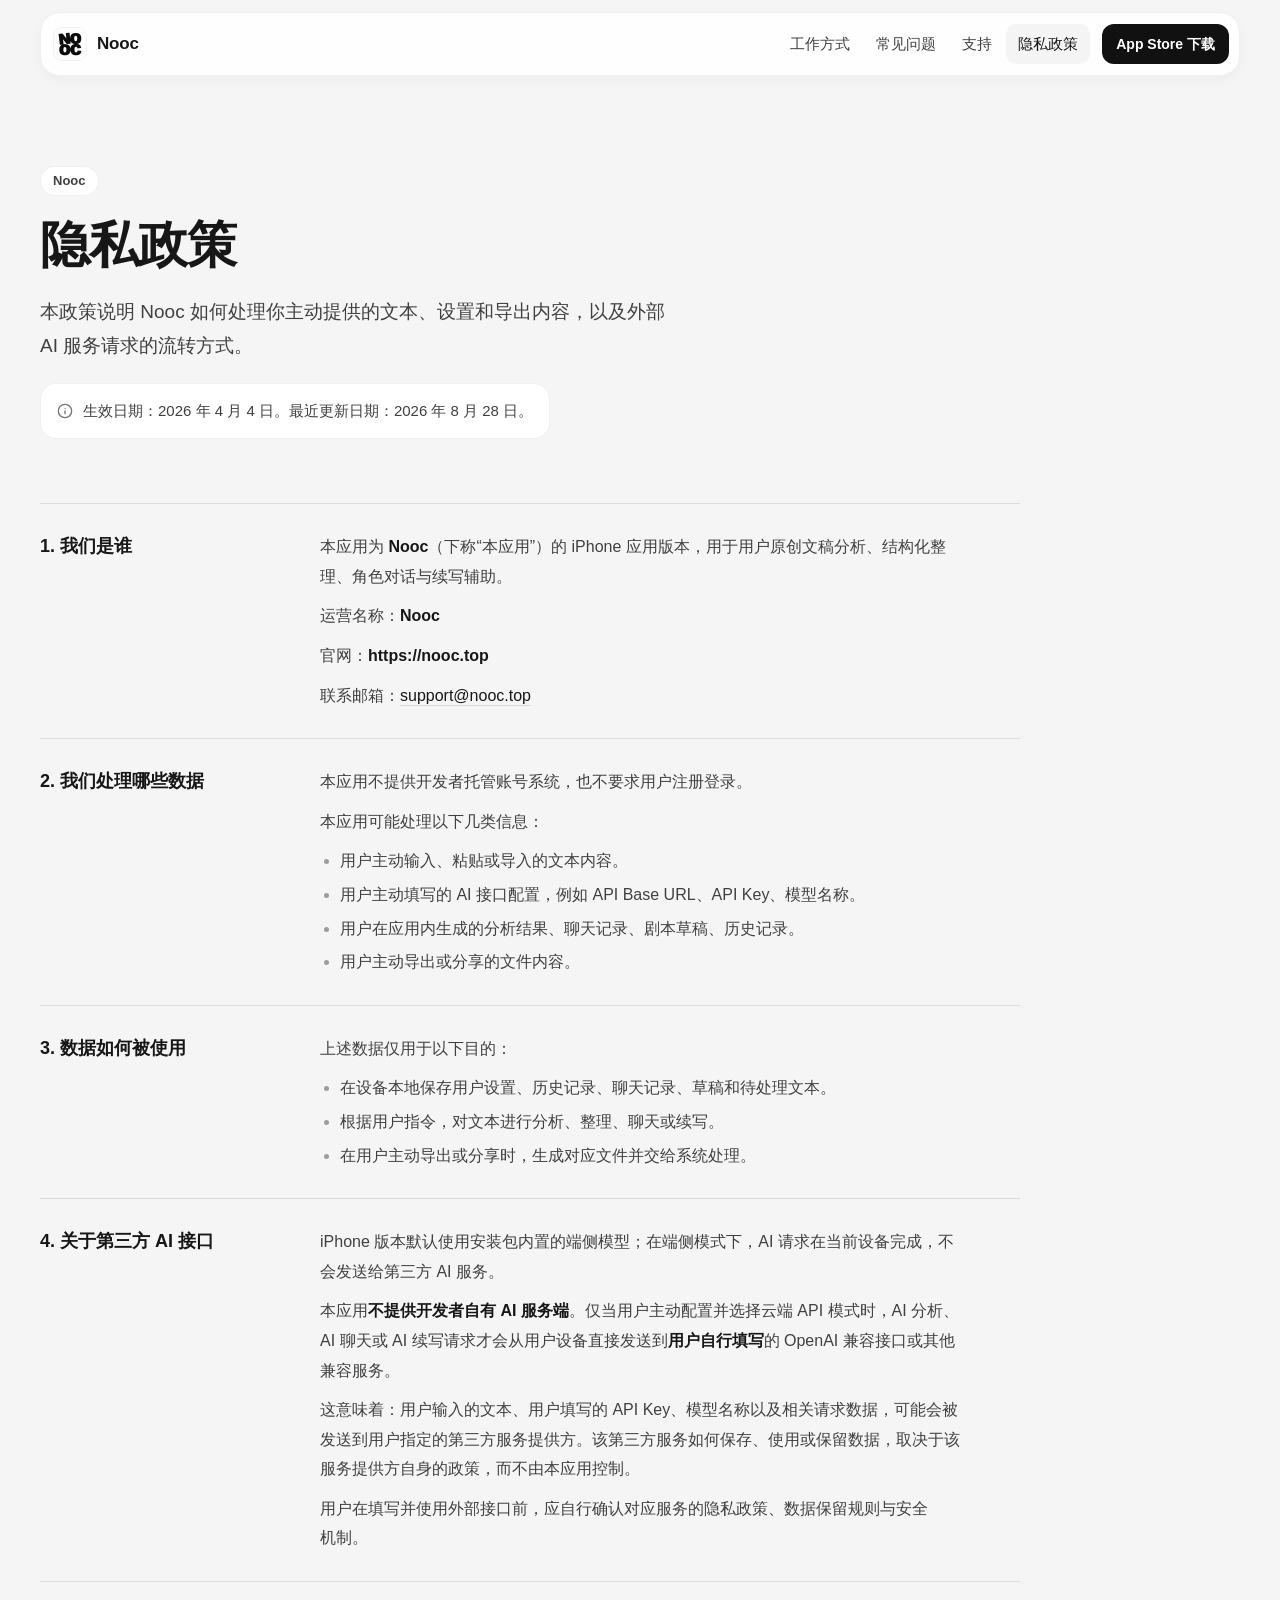
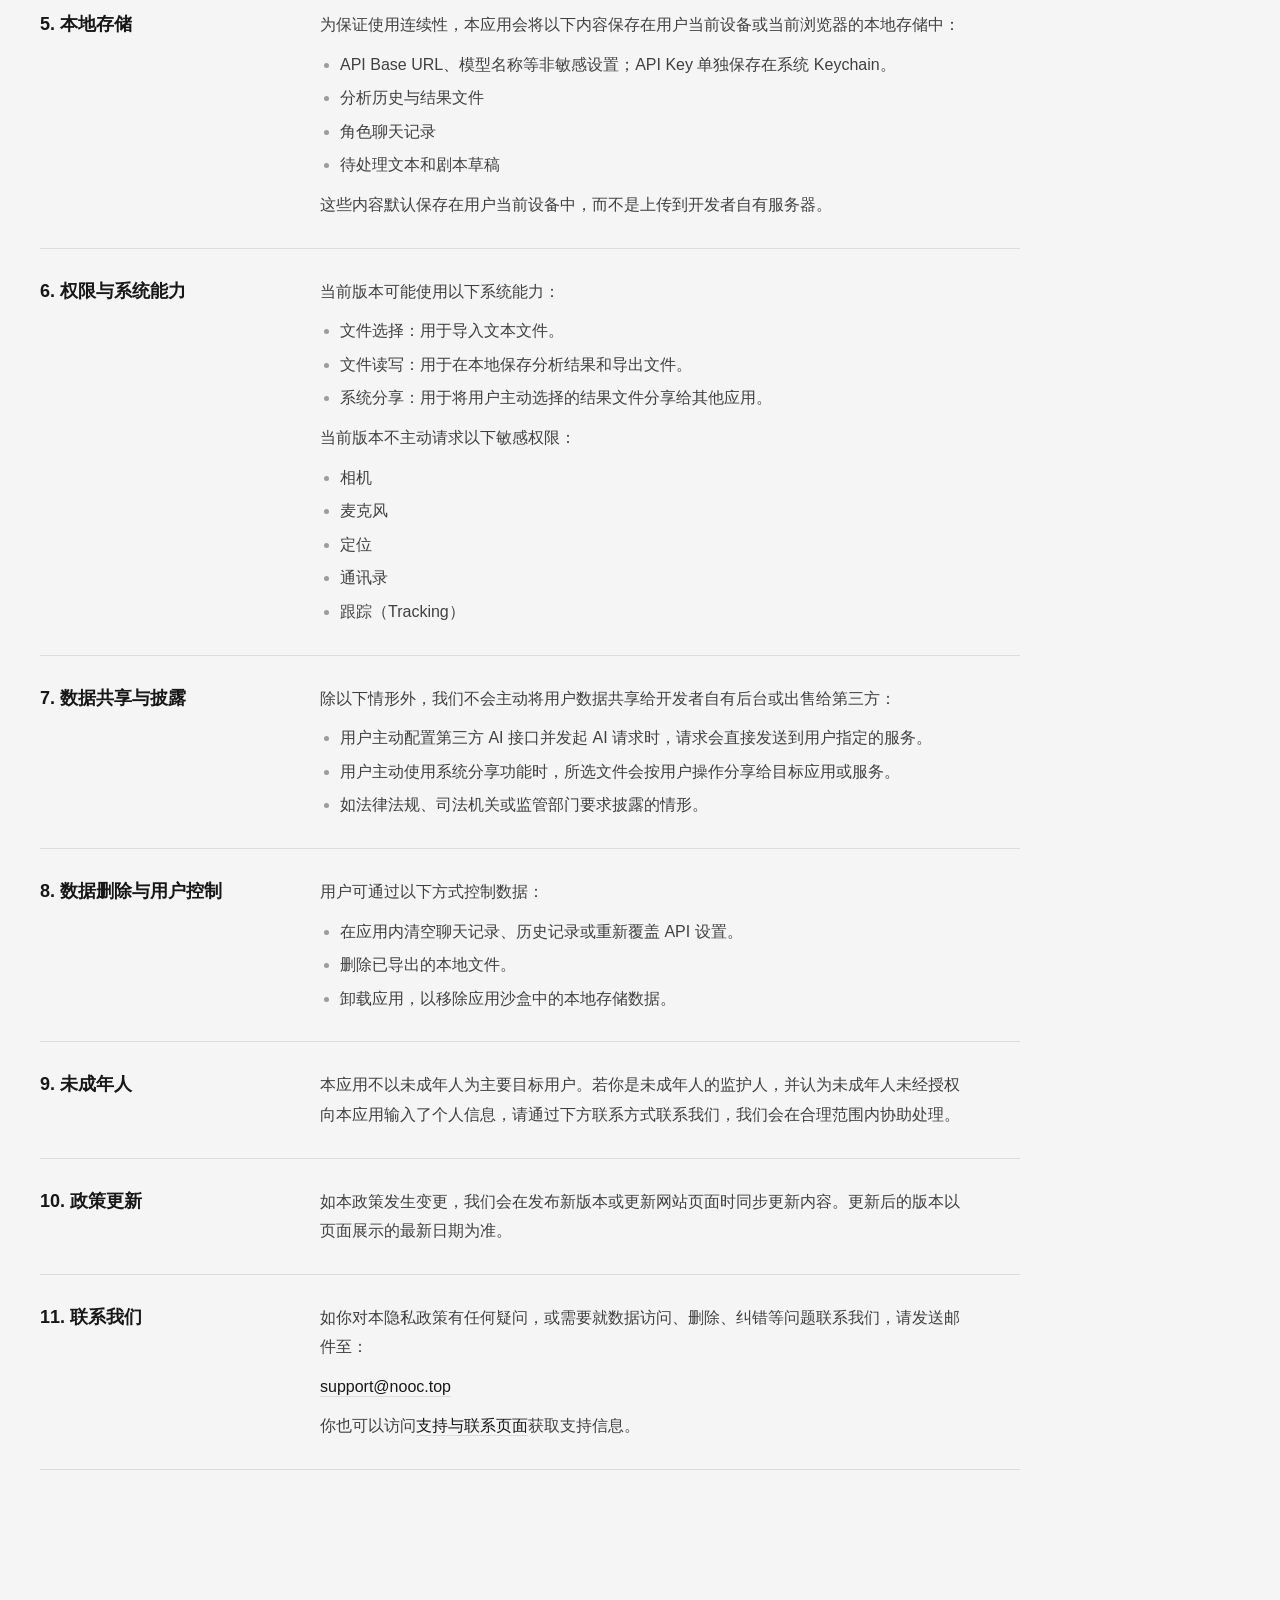
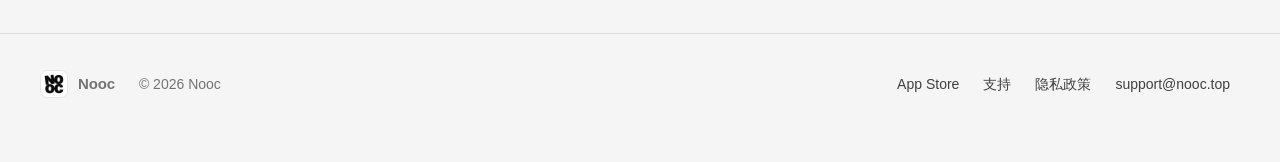
==== commit b2527f93: "Replace the web app export with the Nooc landing site The site now introduces the iPhone app instead" ====
--- a/privacy/index.html
+++ b/privacy/index.html
@@ -1 +1,191 @@
-<!DOCTYPE html><!--dENeqKmw9o0Gc0peZmDUo--><html lang="zh-CN" class="h-full"><head><meta charSet="utf-8"/><meta name="viewport" content="width=device-width, initial-scale=1"/><link rel="preload" href="/_next/static/media/4cf2300e9c8272f7-s.p.woff2" as="font" crossorigin="" type="font/woff2"/><link rel="preload" href="/_next/static/media/93f479601ee12b01-s.p.woff2" as="font" crossorigin="" type="font/woff2"/><link rel="stylesheet" href="/_next/static/css/1c74e3d5aca80b6b.css" data-precedence="next"/><link rel="preload" as="script" fetchPriority="low" href="/_next/static/chunks/webpack-fa4c8e5d359d8620.js"/><script src="/_next/static/chunks/6ee9f5d1-21ccf1713a250a03.js" async=""></script><script src="/_next/static/chunks/977-2bc62eb106395d11.js" async=""></script><script src="/_next/static/chunks/main-app-79000c99d2a57b4c.js" async=""></script><script src="/_next/static/chunks/716-8b6c239d56add41d.js" async=""></script><script src="/_next/static/chunks/817-f842809b5f938a4d.js" async=""></script><script src="/_next/static/chunks/70-e7ca396794c0b7fa.js" async=""></script><script src="/_next/static/chunks/app/layout-5922d78e8dd0cdb1.js" async=""></script><script src="/_next/static/chunks/app/privacy/page-1f7438374aa117be.js" async=""></script><meta name="next-size-adjust" content=""/><title>隐私政策 | Nooc</title><meta name="description" content="Nooc 的隐私政策页面，说明应用如何处理本地内容与第三方 AI 请求。"/><script src="/_next/static/chunks/polyfills-42372ed130431b0a.js" noModule=""></script></head><body class="__variable_188709 __variable_9a8899 min-h-dvh bg-background font-sans antialiased md:flex md:h-dvh md:overflow-hidden"><div hidden=""><!--$--><!--/$--></div><!--$!--><template data-dgst="BAILOUT_TO_CLIENT_SIDE_RENDERING"></template><!--/$--><section aria-label="Notifications alt+T" tabindex="-1" aria-live="polite" aria-relevant="additions text" aria-atomic="false"></section><script src="/_next/static/chunks/webpack-fa4c8e5d359d8620.js" id="_R_" async=""></script><script>(self.__next_f=self.__next_f||[]).push([0])</script><script>self.__next_f.push([1,"1:\"$Sreact.fragment\"\n2:\"$Sreact.suspense\"\n3:I[2766,[\"716\",\"static/chunks/716-8b6c239d56add41d.js\",\"817\",\"static/chunks/817-f842809b5f938a4d.js\",\"70\",\"static/chunks/70-e7ca396794c0b7fa.js\",\"177\",\"static/chunks/app/layout-5922d78e8dd0cdb1.js\"],\"AppShell\"]\n4:I[1409,[],\"\"]\n5:I[1813,[],\"\"]\n6:I[1407,[\"716\",\"static/chunks/716-8b6c239d56add41d.js\",\"817\",\"static/chunks/817-f842809b5f938a4d.js\",\"70\",\"static/chunks/70-e7ca396794c0b7fa.js\",\"177\",\"static/chunks/app/layout-5922d78e8dd0cdb1.js\"],\"Toaster\"]\n7:I[1716,[\"716\",\"static/chunks/716-8b6c239d56add41d.js\",\"877\",\"static/chunks/app/privacy/page-1f7438374aa117be.js\"],\"\"]\n14:I[323,[],\"\"]\n:HL[\"/_next/static/media/4cf2300e9c8272f7-s.p.woff2\",\"font\",{\"crossOrigin\":\"\",\"type\":\"font/woff2\"}]\n:HL[\"/_next/static/media/93f479601ee12b01-s.p.woff2\",\"font\",{\"crossOrigin\":\"\",\"type\":\"font/woff2\"}]\n:HL[\"/_next/static/css/1c74e3d5aca80b6b.css\",\"style\"]\n"])</script><script>self.__next_f.push([1,"0:{\"P\":null,\"b\":\"dENeqKmw9o0Gc0peZmDUo\",\"p\":\"\",\"c\":[\"\",\"privacy\",\"\"],\"i\":false,\"f\":[[[\"\",{\"children\":[\"privacy\",{\"children\":[\"__PAGE__\",{}]}]},\"$undefined\",\"$undefined\",true],[\"\",[\"$\",\"$1\",\"c\",{\"children\":[[[\"$\",\"link\",\"0\",{\"rel\":\"stylesheet\",\"href\":\"/_next/static/css/1c74e3d5aca80b6b.css\",\"precedence\":\"next\",\"crossOrigin\":\"$undefined\",\"nonce\":\"$undefined\"}]],[\"$\",\"html\",null,{\"lang\":\"zh-CN\",\"className\":\"h-full\",\"children\":[\"$\",\"body\",null,{\"className\":\"__variable_188709 __variable_9a8899 min-h-dvh bg-background font-sans antialiased md:flex md:h-dvh md:overflow-hidden\",\"children\":[[\"$\",\"$2\",null,{\"children\":[\"$\",\"$L3\",null,{\"children\":[\"$\",\"$L4\",null,{\"parallelRouterKey\":\"children\",\"error\":\"$undefined\",\"errorStyles\":\"$undefined\",\"errorScripts\":\"$undefined\",\"template\":[\"$\",\"$L5\",null,{}],\"templateStyles\":\"$undefined\",\"templateScripts\":\"$undefined\",\"notFound\":[[[\"$\",\"title\",null,{\"children\":\"404: This page could not be found.\"}],[\"$\",\"div\",null,{\"style\":{\"fontFamily\":\"system-ui,\\\"Segoe UI\\\",Roboto,Helvetica,Arial,sans-serif,\\\"Apple Color Emoji\\\",\\\"Segoe UI Emoji\\\"\",\"height\":\"100vh\",\"textAlign\":\"center\",\"display\":\"flex\",\"flexDirection\":\"column\",\"alignItems\":\"center\",\"justifyContent\":\"center\"},\"children\":[\"$\",\"div\",null,{\"children\":[[\"$\",\"style\",null,{\"dangerouslySetInnerHTML\":{\"__html\":\"body{color:#000;background:#fff;margin:0}.next-error-h1{border-right:1px solid rgba(0,0,0,.3)}@media (prefers-color-scheme:dark){body{color:#fff;background:#000}.next-error-h1{border-right:1px solid rgba(255,255,255,.3)}}\"}}],[\"$\",\"h1\",null,{\"className\":\"next-error-h1\",\"style\":{\"display\":\"inline-block\",\"margin\":\"0 20px 0 0\",\"padding\":\"0 23px 0 0\",\"fontSize\":24,\"fontWeight\":500,\"verticalAlign\":\"top\",\"lineHeight\":\"49px\"},\"children\":404}],[\"$\",\"div\",null,{\"style\":{\"display\":\"inline-block\"},\"children\":[\"$\",\"h2\",null,{\"style\":{\"fontSize\":14,\"fontWeight\":400,\"lineHeight\":\"49px\",\"margin\":0},\"children\":\"This page could not be found.\"}]}]]}]}]],[]],\"forbidden\":\"$undefined\",\"unauthorized\":\"$undefined\"}]}]}],[\"$\",\"$L6\",null,{}]]}]}]]}],{\"children\":[\"privacy\",[\"$\",\"$1\",\"c\",{\"children\":[null,[\"$\",\"$L4\",null,{\"parallelRouterKey\":\"children\",\"error\":\"$undefined\",\"errorStyles\":\"$undefined\",\"errorScripts\":\"$undefined\",\"template\":[\"$\",\"$L5\",null,{}],\"templateStyles\":\"$undefined\",\"templateScripts\":\"$undefined\",\"notFound\":\"$undefined\",\"forbidden\":\"$undefined\",\"unauthorized\":\"$undefined\"}]]}],{\"children\":[\"__PAGE__\",[\"$\",\"$1\",\"c\",{\"children\":[[\"$\",\"div\",null,{\"className\":\"mx-auto flex min-h-full w-full flex-col gap-3 px-3.5 sm:gap-4 sm:px-6 sm:pb-8 sm:pt-5 md:max-w-4xl max-w-3xl py-6\",\"children\":[[\"$\",\"div\",null,{\"className\":\"flex items-start justify-between gap-4\",\"children\":[[\"$\",\"div\",null,{\"className\":\"space-y-1\",\"children\":[[\"$\",\"p\",null,{\"className\":\"text-[10px] font-semibold uppercase tracking-[0.2em] text-muted-foreground/60\",\"children\":\"Nooc\"}],[\"$\",\"h1\",null,{\"className\":\"text-2xl font-bold tracking-tight text-foreground\",\"children\":\"隐私政策\"}],[\"$\",\"p\",null,{\"className\":\"max-w-lg text-[13px] leading-5 text-muted-foreground\",\"children\":\"本政策说明 Nooc 如何处理你主动提供的文本、设置和导出内容，以及外部 AI 服务请求的流转方式。\"}]]}],null]}],[\"$\",\"div\",null,{\"className\":\"rounded-2xl border border-emerald-200 bg-emerald-50 px-4 py-3 text-[13px] leading-6 text-emerald-900\",\"children\":\"生效日期：2026 年 4 月 4 日。最近更新日期：2026 年 4 月 4 日。\"}],[\"$\",\"section\",null,{\"className\":\"space-y-2 rounded-2xl border border-black/[0.06] bg-white/80 p-5 backdrop-blur-sm\",\"children\":[[\"$\",\"h2\",null,{\"className\":\"text-lg font-semibold text-foreground\",\"children\":\"1. 我们是谁\"}],[\"$\",\"div\",null,{\"className\":\"space-y-2 text-[14px] leading-7 text-muted-foreground\",\"children\":[[\"$\",\"p\",null,{\"children\":[\"本应用为 \",[\"$\",\"strong\",null,{\"className\":\"text-foreground\",\"children\":\"Nooc\"}],\"（下称“本应用”）的 iPhone 应用版本，用于小说文本分析、结构化整理、角色对话与续写辅助。\"]}],[\"$\",\"p\",null,{\"children\":[\"运营名称：\",[\"$\",\"strong\",null,{\"className\":\"text-foreground\",\"children\":\"Nooc\"}]]}],[\"$\",\"p\",null,{\"children\":[\"官网：\",[\"$\",\"strong\",null,{\"className\":\"text-foreground\",\"children\":\"https://nooc.top\"}]]}],[\"$\",\"p\",null,{\"children\":[\"联系邮箱：\",[\"$\",\"$L7\",null,{\"href\":\"mailto:support@nooc.top\",\"className\":\"ml-1 text-foreground underline underline-offset-4\",\"children\":\"support@nooc.top\"}]]}]]}]]}],[\"$\",\"section\",null,{\"className\":\"space-y-2 rounded-2xl border border-black/[0.06] bg-white/80 p-5 backdrop-blur-sm\",\"children\":[[\"$\",\"h2\",null,{\"className\":\"text-lg font-semibold text-foreground\",\"children\":\"2. 我们处理哪些数据\"}],[\"$\",\"div\",null,{\"className\":\"space-y-2 text-[14px] leading-7 text-muted-foreground\",\"children\":[[\"$\",\"p\",null,{\"children\":\"本应用不提供开发者托管账号系统，也不要求用户注册登录。\"}],[\"$\",\"p\",null,{\"children\":\"本应用可能处理以下几类信息：\"}],\"$L8\"]}]]}],\"$L9\",\"$La\",\"$Lb\",\"$Lc\",\"$Ld\",\"$Le\",\"$Lf\",\"$L10\",\"$L11\"]}],null,\"$L12\"]}],{},null,false]},null,false]},null,false],\"$L13\",false]],\"m\":\"$undefined\",\"G\":[\"$14\",[]],\"s\":false,\"S\":true}\n"])</script><script>self.__next_f.push([1,"15:I[3652,[],\"OutletBoundary\"]\n17:I[1293,[],\"AsyncMetadataOutlet\"]\n19:I[3652,[],\"ViewportBoundary\"]\n1b:I[3652,[],\"MetadataBoundary\"]\n8:[\"$\",\"ul\",null,{\"className\":\"list-disc space-y-1 pl-5\",\"children\":[[\"$\",\"li\",null,{\"children\":\"用户主动输入、粘贴或导入的文本内容。\"}],[\"$\",\"li\",null,{\"children\":\"用户主动填写的 AI 接口配置，例如 API Base URL、API Key、模型名称。\"}],[\"$\",\"li\",null,{\"children\":\"用户在应用内生成的分析结果、聊天记录、剧本草稿、历史记录。\"}],[\"$\",\"li\",null,{\"children\":\"用户主动导出或分享的文件内容。\"}]]}]\n9:[\"$\",\"section\",null,{\"className\":\"space-y-2 rounded-2xl border border-black/[0.06] bg-white/80 p-5 backdrop-blur-sm\",\"children\":[[\"$\",\"h2\",null,{\"className\":\"text-lg font-semibold text-foreground\",\"children\":\"3. 数据如何被使用\"}],[\"$\",\"div\",null,{\"className\":\"space-y-2 text-[14px] leading-7 text-muted-foreground\",\"children\":[[\"$\",\"p\",null,{\"children\":\"上述数据仅用于以下目的：\"}],[\"$\",\"ul\",null,{\"className\":\"list-disc space-y-1 pl-5\",\"children\":[[\"$\",\"li\",null,{\"children\":\"在设备本地保存用户设置、历史记录、聊天记录、草稿和待处理文本。\"}],[\"$\",\"li\",null,{\"children\":\"根据用户指令，对文本进行分析、整理、聊天或续写。\"}],[\"$\",\"li\",null,{\"children\":\"在用户主动导出或分享时，生成对应文件并交给系统处理。\"}]]}]]}]]}]\n"])</script><script>self.__next_f.push([1,"a:[\"$\",\"section\",null,{\"className\":\"space-y-2 rounded-2xl border border-black/[0.06] bg-white/80 p-5 backdrop-blur-sm\",\"children\":[[\"$\",\"h2\",null,{\"className\":\"text-lg font-semibold text-foreground\",\"children\":\"4. 关于第三方 AI 接口\"}],[\"$\",\"div\",null,{\"className\":\"space-y-2 text-[14px] leading-7 text-muted-foreground\",\"children\":[[\"$\",\"p\",null,{\"children\":[\"本应用\",[\"$\",\"strong\",null,{\"className\":\"text-foreground\",\"children\":\"不默认提供开发者自有 AI 服务端\"}],\"。当用户使用 AI 分析、AI 聊天或 AI 续写功能时，相关请求会从用户设备直接发送到\",[\"$\",\"strong\",null,{\"className\":\"text-foreground\",\"children\":\"用户自行填写\"}],\"的 OpenAI 兼容接口或其他兼容服务。\"]}],[\"$\",\"p\",null,{\"children\":\"这意味着：用户输入的文本、用户填写的 API Key、模型名称以及相关请求数据，可能会被发送到用户指定的第三方服务提供方。 该第三方服务如何保存、使用或保留数据，取决于该服务提供方自身的政策，而不由本应用控制。\"}],[\"$\",\"p\",null,{\"children\":\"用户在填写并使用外部接口前，应自行确认对应服务的隐私政策、数据保留规则与安全机制。\"}]]}]]}]\n"])</script><script>self.__next_f.push([1,"b:[\"$\",\"section\",null,{\"className\":\"space-y-2 rounded-2xl border border-black/[0.06] bg-white/80 p-5 backdrop-blur-sm\",\"children\":[[\"$\",\"h2\",null,{\"className\":\"text-lg font-semibold text-foreground\",\"children\":\"5. 本地存储\"}],[\"$\",\"div\",null,{\"className\":\"space-y-2 text-[14px] leading-7 text-muted-foreground\",\"children\":[[\"$\",\"p\",null,{\"children\":\"为保证使用连续性，本应用会将以下内容保存在用户当前设备或当前浏览器的本地存储中：\"}],[\"$\",\"ul\",null,{\"className\":\"list-disc space-y-1 pl-5\",\"children\":[[\"$\",\"li\",null,{\"children\":\"API 设置\"}],[\"$\",\"li\",null,{\"children\":\"分析历史与结果文件\"}],[\"$\",\"li\",null,{\"children\":\"角色聊天记录\"}],[\"$\",\"li\",null,{\"children\":\"待处理文本和剧本草稿\"}]]}],[\"$\",\"p\",null,{\"children\":\"这些内容默认保存在用户当前设备中，而不是上传到开发者自有服务器。\"}]]}]]}]\n"])</script><script>self.__next_f.push([1,"c:[\"$\",\"section\",null,{\"className\":\"space-y-2 rounded-2xl border border-black/[0.06] bg-white/80 p-5 backdrop-blur-sm\",\"children\":[[\"$\",\"h2\",null,{\"className\":\"text-lg font-semibold text-foreground\",\"children\":\"6. 权限与系统能力\"}],[\"$\",\"div\",null,{\"className\":\"space-y-2 text-[14px] leading-7 text-muted-foreground\",\"children\":[[\"$\",\"p\",null,{\"children\":\"当前版本可能使用以下系统能力：\"}],[\"$\",\"ul\",null,{\"className\":\"list-disc space-y-1 pl-5\",\"children\":[[\"$\",\"li\",null,{\"children\":\"文件选择：用于导入文本文件。\"}],[\"$\",\"li\",null,{\"children\":\"文件读写：用于在本地保存分析结果和导出文件。\"}],[\"$\",\"li\",null,{\"children\":\"系统分享：用于将用户主动选择的结果文件分享给其他应用。\"}]]}],[\"$\",\"p\",null,{\"children\":\"当前版本不主动请求以下敏感权限：\"}],[\"$\",\"ul\",null,{\"className\":\"list-disc space-y-1 pl-5\",\"children\":[[\"$\",\"li\",null,{\"children\":\"相机\"}],[\"$\",\"li\",null,{\"children\":\"麦克风\"}],[\"$\",\"li\",null,{\"children\":\"定位\"}],[\"$\",\"li\",null,{\"children\":\"通讯录\"}],[\"$\",\"li\",null,{\"children\":\"跟踪（Tracking）\"}]]}]]}]]}]\n"])</script><script>self.__next_f.push([1,"d:[\"$\",\"section\",null,{\"className\":\"space-y-2 rounded-2xl border border-black/[0.06] bg-white/80 p-5 backdrop-blur-sm\",\"children\":[[\"$\",\"h2\",null,{\"className\":\"text-lg font-semibold text-foreground\",\"children\":\"7. 数据共享与披露\"}],[\"$\",\"div\",null,{\"className\":\"space-y-2 text-[14px] leading-7 text-muted-foreground\",\"children\":[[\"$\",\"p\",null,{\"children\":\"除以下情形外，我们不会主动将用户数据共享给开发者自有后台或出售给第三方：\"}],[\"$\",\"ul\",null,{\"className\":\"list-disc space-y-1 pl-5\",\"children\":[[\"$\",\"li\",null,{\"children\":\"用户主动配置第三方 AI 接口并发起 AI 请求时，请求会直接发送到用户指定的服务。\"}],[\"$\",\"li\",null,{\"children\":\"用户主动使用系统分享功能时，所选文件会按用户操作分享给目标应用或服务。\"}],[\"$\",\"li\",null,{\"children\":\"如法律法规、司法机关或监管部门要求披露的情形。\"}]]}]]}]]}]\ne:[\"$\",\"section\",null,{\"className\":\"space-y-2 rounded-2xl border border-black/[0.06] bg-white/80 p-5 backdrop-blur-sm\",\"children\":[[\"$\",\"h2\",null,{\"className\":\"text-lg font-semibold text-foreground\",\"children\":\"8. 数据删除与用户控制\"}],[\"$\",\"div\",null,{\"className\":\"space-y-2 text-[14px] leading-7 text-muted-foreground\",\"children\":[[\"$\",\"p\",null,{\"children\":\"用户可通过以下方式控制数据：\"}],[\"$\",\"ul\",null,{\"className\":\"list-disc space-y-1 pl-5\",\"children\":[[\"$\",\"li\",null,{\"children\":\"在应用内清空聊天记录、历史记录或重新覆盖 API 设置。\"}],[\"$\",\"li\",null,{\"children\":\"删除已导出的本地文件。\"}],[\"$\",\"li\",null,{\"children\":\"卸载应用，以移除应用沙盒中的本地存储数据。\"}]]}]]}]]}]\nf:[\"$\",\"section\",null,{\"className\":\"space-y-2 rounded-2xl border border-black/[0.06] bg-white/80 p-5 backdrop-blur-sm\",\"children\":[[\"$\",\"h2\",null,{\"className\":\"text-lg font-semibold text-foreground\",\"children\":\"9. 未成年人\"}],[\"$\",\"div\",null,{\"className\":\"space-y-2 text-[14px] leading-7 text-muted-foreground\",\"children\":[\"$\",\"p\",null,{\"children\":\"本应"])</script><script>self.__next_f.push([1,"用不以未成年人为主要目标用户。若你是未成年人的监护人，并认为未成年人未经授权向本应用输入了个人信息，请通过下方联系方式联系我们，我们会在合理范围内协助处理。\"}]}]]}]\n10:[\"$\",\"section\",null,{\"className\":\"space-y-2 rounded-2xl border border-black/[0.06] bg-white/80 p-5 backdrop-blur-sm\",\"children\":[[\"$\",\"h2\",null,{\"className\":\"text-lg font-semibold text-foreground\",\"children\":\"10. 政策更新\"}],[\"$\",\"div\",null,{\"className\":\"space-y-2 text-[14px] leading-7 text-muted-foreground\",\"children\":[\"$\",\"p\",null,{\"children\":\"如本政策发生变更，我们会在发布新版本或更新网站页面时同步更新内容。更新后的版本以页面展示的最新日期为准。\"}]}]]}]\n"])</script><script>self.__next_f.push([1,"11:[\"$\",\"section\",null,{\"className\":\"space-y-2 rounded-2xl border border-black/[0.06] bg-white/80 p-5 backdrop-blur-sm\",\"children\":[[\"$\",\"h2\",null,{\"className\":\"text-lg font-semibold text-foreground\",\"children\":\"11. 联系我们\"}],[\"$\",\"div\",null,{\"className\":\"space-y-2 text-[14px] leading-7 text-muted-foreground\",\"children\":[[\"$\",\"p\",null,{\"children\":\"如你对本隐私政策有任何疑问，或需要就数据访问、删除、纠错等问题联系我们，请发送邮件至：\"}],[\"$\",\"p\",null,{\"children\":[\"$\",\"$L7\",null,{\"href\":\"mailto:support@nooc.top\",\"className\":\"text-foreground underline underline-offset-4\",\"children\":\"support@nooc.top\"}]}],[\"$\",\"p\",null,{\"children\":[\"你也可以访问 \",[\"$\",\"$L7\",null,{\"href\":\"/support\",\"className\":\"text-foreground underline underline-offset-4\",\"children\":\"支持与联系页面\"}],\" 获取支持信息。\"]}]]}]]}]\n"])</script><script>self.__next_f.push([1,"12:[\"$\",\"$L15\",null,{\"children\":[\"$L16\",[\"$\",\"$L17\",null,{\"promise\":\"$@18\"}]]}]\n13:[\"$\",\"$1\",\"h\",{\"children\":[null,[[\"$\",\"$L19\",null,{\"children\":\"$L1a\"}],[\"$\",\"meta\",null,{\"name\":\"next-size-adjust\",\"content\":\"\"}]],[\"$\",\"$L1b\",null,{\"children\":[\"$\",\"div\",null,{\"hidden\":true,\"children\":[\"$\",\"$2\",null,{\"fallback\":null,\"children\":\"$L1c\"}]}]}]]}]\n"])</script><script>self.__next_f.push([1,"1a:[[\"$\",\"meta\",\"0\",{\"charSet\":\"utf-8\"}],[\"$\",\"meta\",\"1\",{\"name\":\"viewport\",\"content\":\"width=device-width, initial-scale=1\"}]]\n16:null\n"])</script><script>self.__next_f.push([1,"18:{\"metadata\":[[\"$\",\"title\",\"0\",{\"children\":\"隐私政策 | Nooc\"}],[\"$\",\"meta\",\"1\",{\"name\":\"description\",\"content\":\"Nooc 的隐私政策页面，说明应用如何处理本地内容与第三方 AI 请求。\"}]],\"error\":null,\"digest\":\"$undefined\"}\n"])</script><script>self.__next_f.push([1,"1c:\"$18:metadata\"\n"])</script></body></html>+<!doctype html>
+<html lang="zh-CN">
+<head>
+  <meta charset="utf-8">
+  <meta name="viewport" content="width=device-width, initial-scale=1, viewport-fit=cover">
+  <title>隐私政策 | Nooc</title>
+  <meta name="description" content="Nooc 的隐私政策，说明应用如何处理本地内容与第三方 AI 请求。">
+  <meta name="apple-itunes-app" content="app-id=6761608226">
+  <meta name="theme-color" content="#f5f5f5">
+  <link rel="icon" type="image/png" href="../assets/favicon.png">
+  <link rel="apple-touch-icon" href="../assets/apple-touch-icon.png">
+  <link rel="stylesheet" href="../styles.css">
+</head>
+<body>
+  <svg width="0" height="0" style="position:absolute" aria-hidden="true" focusable="false">
+    <symbol id="i-arrow-up-right" viewBox="0 0 24 24"><path d="M7 7h10v10"/><path d="M7 17 17 7"/></symbol>
+    <symbol id="i-info" viewBox="0 0 24 24"><circle cx="12" cy="12" r="10"/><path d="M12 16v-4"/><path d="M12 8h.01"/></symbol>
+  </svg>
+
+  <a class="skip-link" href="#main">跳到正文</a>
+
+  <header class="nav wrap">
+    <nav class="nav-bar" aria-label="主导航">
+      <a class="brand" href="../" aria-label="Nooc 首页">
+        <img src="../assets/icon-512.png" alt="" width="34" height="34">
+        <span>Nooc</span>
+      </a>
+      <div class="nav-links">
+        <a href="../#how">工作方式</a>
+        <a href="../#faq">常见问题</a>
+        <a href="../support/">支持</a>
+        <a href="../privacy/" aria-current="page">隐私政策</a>
+      </div>
+      <a class="btn btn-primary btn-sm nav-cta" href="https://apps.apple.com/app/id6761608226" rel="noopener">App Store 下载</a>
+    </nav>
+  </header>
+
+  <main id="main" class="doc wrap">
+    <header class="doc-head">
+      <span class="chip">Nooc</span>
+      <h1 class="h2">隐私政策</h1>
+      <p class="lead">本政策说明 Nooc 如何处理你主动提供的文本、设置和导出内容，以及外部 AI 服务请求的流转方式。</p>
+      <p class="doc-note"><svg class="icon" aria-hidden="true"><use href="#i-info"/></svg><span>生效日期：2026 年 4 月 4 日。最近更新日期：2026 年 8 月 28 日。</span></p>
+    </header>
+
+    <div class="doc-body">
+      <section class="doc-section">
+        <h2>1. 我们是谁</h2>
+        <div>
+          <p>本应用为 <strong>Nooc</strong>（下称“本应用”）的 iPhone 应用版本，用于用户原创文稿分析、结构化整理、角色对话与续写辅助。</p>
+          <p>运营名称：<strong>Nooc</strong></p>
+          <p>官网：<strong>https://nooc.top</strong></p>
+          <p>联系邮箱：<a href="mailto:support@nooc.top">support@nooc.top</a></p>
+        </div>
+      </section>
+
+      <section class="doc-section">
+        <h2>2. 我们处理哪些数据</h2>
+        <div>
+          <p>本应用不提供开发者托管账号系统，也不要求用户注册登录。</p>
+          <p>本应用可能处理以下几类信息：</p>
+          <ul>
+            <li>用户主动输入、粘贴或导入的文本内容。</li>
+            <li>用户主动填写的 AI 接口配置，例如 API Base URL、API Key、模型名称。</li>
+            <li>用户在应用内生成的分析结果、聊天记录、剧本草稿、历史记录。</li>
+            <li>用户主动导出或分享的文件内容。</li>
+          </ul>
+        </div>
+      </section>
+
+      <section class="doc-section">
+        <h2>3. 数据如何被使用</h2>
+        <div>
+          <p>上述数据仅用于以下目的：</p>
+          <ul>
+            <li>在设备本地保存用户设置、历史记录、聊天记录、草稿和待处理文本。</li>
+            <li>根据用户指令，对文本进行分析、整理、聊天或续写。</li>
+            <li>在用户主动导出或分享时，生成对应文件并交给系统处理。</li>
+          </ul>
+        </div>
+      </section>
+
+      <section class="doc-section">
+        <h2>4. 关于第三方 AI 接口</h2>
+        <div>
+          <p>iPhone 版本默认使用安装包内置的端侧模型；在端侧模式下，AI 请求在当前设备完成，不会发送给第三方 AI 服务。</p>
+          <p>本应用<strong>不提供开发者自有 AI 服务端</strong>。仅当用户主动配置并选择云端 API 模式时，AI 分析、AI 聊天或 AI 续写请求才会从用户设备直接发送到<strong>用户自行填写</strong>的 OpenAI 兼容接口或其他兼容服务。</p>
+          <p>这意味着：用户输入的文本、用户填写的 API Key、模型名称以及相关请求数据，可能会被发送到用户指定的第三方服务提供方。该第三方服务如何保存、使用或保留数据，取决于该服务提供方自身的政策，而不由本应用控制。</p>
+          <p>用户在填写并使用外部接口前，应自行确认对应服务的隐私政策、数据保留规则与安全机制。</p>
+        </div>
+      </section>
+
+      <section class="doc-section">
+        <h2>5. 本地存储</h2>
+        <div>
+          <p>为保证使用连续性，本应用会将以下内容保存在用户当前设备或当前浏览器的本地存储中：</p>
+          <ul>
+            <li>API Base URL、模型名称等非敏感设置；API Key 单独保存在系统 Keychain。</li>
+            <li>分析历史与结果文件</li>
+            <li>角色聊天记录</li>
+            <li>待处理文本和剧本草稿</li>
+          </ul>
+          <p>这些内容默认保存在用户当前设备中，而不是上传到开发者自有服务器。</p>
+        </div>
+      </section>
+
+      <section class="doc-section">
+        <h2>6. 权限与系统能力</h2>
+        <div>
+          <p>当前版本可能使用以下系统能力：</p>
+          <ul>
+            <li>文件选择：用于导入文本文件。</li>
+            <li>文件读写：用于在本地保存分析结果和导出文件。</li>
+            <li>系统分享：用于将用户主动选择的结果文件分享给其他应用。</li>
+          </ul>
+          <p>当前版本不主动请求以下敏感权限：</p>
+          <ul>
+            <li>相机</li>
+            <li>麦克风</li>
+            <li>定位</li>
+            <li>通讯录</li>
+            <li>跟踪（Tracking）</li>
+          </ul>
+        </div>
+      </section>
+
+      <section class="doc-section">
+        <h2>7. 数据共享与披露</h2>
+        <div>
+          <p>除以下情形外，我们不会主动将用户数据共享给开发者自有后台或出售给第三方：</p>
+          <ul>
+            <li>用户主动配置第三方 AI 接口并发起 AI 请求时，请求会直接发送到用户指定的服务。</li>
+            <li>用户主动使用系统分享功能时，所选文件会按用户操作分享给目标应用或服务。</li>
+            <li>如法律法规、司法机关或监管部门要求披露的情形。</li>
+          </ul>
+        </div>
+      </section>
+
+      <section class="doc-section">
+        <h2>8. 数据删除与用户控制</h2>
+        <div>
+          <p>用户可通过以下方式控制数据：</p>
+          <ul>
+            <li>在应用内清空聊天记录、历史记录或重新覆盖 API 设置。</li>
+            <li>删除已导出的本地文件。</li>
+            <li>卸载应用，以移除应用沙盒中的本地存储数据。</li>
+          </ul>
+        </div>
+      </section>
+
+      <section class="doc-section">
+        <h2>9. 未成年人</h2>
+        <div>
+          <p>本应用不以未成年人为主要目标用户。若你是未成年人的监护人，并认为未成年人未经授权向本应用输入了个人信息，请通过下方联系方式联系我们，我们会在合理范围内协助处理。</p>
+        </div>
+      </section>
+
+      <section class="doc-section">
+        <h2>10. 政策更新</h2>
+        <div>
+          <p>如本政策发生变更，我们会在发布新版本或更新网站页面时同步更新内容。更新后的版本以页面展示的最新日期为准。</p>
+        </div>
+      </section>
+
+      <section class="doc-section">
+        <h2>11. 联系我们</h2>
+        <div>
+          <p>如你对本隐私政策有任何疑问，或需要就数据访问、删除、纠错等问题联系我们，请发送邮件至：</p>
+          <p><a href="mailto:support@nooc.top">support@nooc.top</a></p>
+          <p>你也可以访问<a href="../support/">支持与联系页面</a>获取支持信息。</p>
+        </div>
+      </section>
+    </div>
+  </main>
+
+  <footer class="footer">
+    <div class="wrap footer-inner">
+      <div style="display:flex;align-items:center;gap:16px;flex-wrap:wrap">
+        <a class="brand" href="../"><img src="../assets/icon-512.png" alt="" width="28" height="28"><span>Nooc</span></a>
+        <span>© 2026 Nooc</span>
+      </div>
+      <nav class="footer-links" aria-label="页脚">
+        <a href="https://apps.apple.com/app/id6761608226" rel="noopener">App Store</a>
+        <a href="../support/">支持</a>
+        <a href="../privacy/" aria-current="page">隐私政策</a>
+        <a href="mailto:support@nooc.top">support@nooc.top</a>
+      </nav>
+    </div>
+  </footer>
+</body>
+</html>
--- a/styles.css
+++ b/styles.css
@@ -0,0 +1,2420 @@
+/* Nooc landing — tokens mirror apps/mobile/src/theme.ts so the site reads as the app. */
+
+:root {
+  color-scheme: light;
+
+  --bg: #f5f5f5;
+  --card: #ffffff;
+  --ink: #171717;
+  --ink-2: #404040;
+  --muted: #737373;
+  --faint: rgba(23, 23, 23, 0.4);
+  --subtle: rgba(0, 0, 0, 0.04);
+  --border: rgba(0, 0, 0, 0.06);
+  --border-strong: rgba(0, 0, 0, 0.1);
+  --accent: #111111;
+  --accent-hover: #2b2b2b;
+  --on-accent: #ffffff;
+
+  --r-xs: 8px;
+  --r-sm: 12px;
+  --r-md: 16px;
+  --r-lg: 20px;
+  --r-xl: 24px;
+  --r-2xl: 32px;
+
+  --shadow-card: 0 4px 12px rgba(0, 0, 0, 0.05);
+  --shadow-float: 0 8px 24px rgba(0, 0, 0, 0.08);
+
+  --sans: -apple-system, BlinkMacSystemFont, "SF Pro Text", "PingFang SC", "Hiragino Sans GB",
+    "Microsoft YaHei", "Noto Sans SC", "Helvetica Neue", Arial, sans-serif;
+  --serif: "Songti SC", "Noto Serif SC", "Source Han Serif SC", "STSong", "SimSun", serif;
+  --mono: ui-monospace, "SF Mono", SFMono-Regular, Menlo, Consolas, monospace;
+
+  --text-display: clamp(2.5rem, 1.55rem + 4.2vw, 4.75rem);
+  --text-h2: clamp(1.875rem, 1.35rem + 2.3vw, 3.125rem);
+  --text-h3: 1.25rem;
+  --text-lead: clamp(1.0625rem, 1rem + 0.3vw, 1.1875rem);
+  --text-body: 1rem;
+  --text-sm: 0.875rem;
+  --text-xs: 0.8125rem;
+
+  --gutter: clamp(16px, 4vw, 40px);
+  --maxw: 1200px;
+  --section-y: clamp(80px, 9vw, 144px);
+}
+
+*,
+*::before,
+*::after {
+  box-sizing: border-box;
+}
+
+html {
+  -webkit-text-size-adjust: 100%;
+  text-size-adjust: 100%;
+  scroll-behavior: smooth;
+  scroll-padding-top: 96px;
+}
+
+body {
+  margin: 0;
+  background: var(--bg);
+  color: var(--ink);
+  font-family: var(--sans);
+  font-size: var(--text-body);
+  line-height: 1.75;
+  -webkit-font-smoothing: antialiased;
+  -moz-osx-font-smoothing: grayscale;
+  font-kerning: normal;
+  line-break: strict;
+  overflow-x: clip;
+}
+
+h1,
+h2,
+h3,
+p,
+ul,
+ol,
+dl,
+dd,
+figure,
+blockquote,
+pre {
+  margin: 0;
+}
+
+ul,
+ol {
+  padding: 0;
+  list-style: none;
+}
+
+img,
+svg,
+video {
+  display: block;
+  max-width: 100%;
+}
+
+a {
+  color: inherit;
+  text-decoration: none;
+}
+
+button {
+  font: inherit;
+  color: inherit;
+  background: none;
+  border: 0;
+  padding: 0;
+  cursor: pointer;
+}
+
+code,
+pre {
+  font-family: var(--mono);
+}
+
+:focus-visible {
+  outline: 2px solid var(--ink);
+  outline-offset: 3px;
+  border-radius: 6px;
+}
+
+.sr-only {
+  position: absolute;
+  width: 1px;
+  height: 1px;
+  padding: 0;
+  margin: -1px;
+  overflow: hidden;
+  clip: rect(0, 0, 0, 0);
+  white-space: nowrap;
+  border: 0;
+}
+
+.skip-link {
+  position: absolute;
+  left: 16px;
+  top: -100px;
+  z-index: 100;
+  padding: 10px 16px;
+  background: var(--accent);
+  color: var(--on-accent);
+  border-radius: var(--r-sm);
+  font-weight: 600;
+}
+
+.skip-link:focus {
+  top: 16px;
+}
+
+.wrap {
+  width: 100%;
+  max-width: calc(var(--maxw) + var(--gutter) * 2);
+  margin-inline: auto;
+  padding-inline: var(--gutter);
+}
+
+.icon {
+  width: 1em;
+  height: 1em;
+  flex: none;
+  fill: none;
+  stroke: currentColor;
+  stroke-width: 2;
+  stroke-linecap: round;
+  stroke-linejoin: round;
+}
+
+/* ---------- Type ---------- */
+
+.display,
+.h2 {
+  font-weight: 700;
+  letter-spacing: -0.02em;
+  text-wrap: balance;
+  text-spacing-trim: trim-start;
+}
+
+.display {
+  font-size: var(--text-display);
+  line-height: 1.1;
+}
+
+.h2 {
+  font-size: var(--text-h2);
+  line-height: 1.18;
+}
+
+.h3 {
+  font-size: var(--text-h3);
+  line-height: 1.4;
+  font-weight: 650;
+  letter-spacing: -0.005em;
+}
+
+.lead {
+  font-size: var(--text-lead);
+  line-height: 1.8;
+  color: var(--ink-2);
+  max-width: 34em;
+  text-wrap: pretty;
+}
+
+.muted {
+  color: var(--muted);
+}
+
+.chip {
+  display: inline-flex;
+  align-items: center;
+  gap: 6px;
+  height: 30px;
+  padding: 0 12px;
+  border-radius: 999px;
+  background: var(--card);
+  border: 1px solid var(--border);
+  font-size: var(--text-xs);
+  font-weight: 600;
+  color: var(--ink-2);
+  line-height: 1;
+  white-space: nowrap;
+}
+
+.tag {
+  display: inline-flex;
+  align-items: center;
+  height: 24px;
+  padding: 0 9px;
+  border-radius: 999px;
+  background: var(--subtle);
+  font-size: 12px;
+  font-weight: 600;
+  color: var(--ink-2);
+  line-height: 1;
+  white-space: nowrap;
+}
+
+.tag-mono {
+  font-family: var(--mono);
+  font-weight: 500;
+  font-size: 11.5px;
+  letter-spacing: 0;
+}
+
+.serif {
+  font-family: var(--serif);
+}
+
+/* ---------- Buttons ---------- */
+
+.btn {
+  display: inline-flex;
+  align-items: center;
+  justify-content: center;
+  gap: 8px;
+  min-height: 52px;
+  padding: 0 22px;
+  border-radius: var(--r-md);
+  font-size: 16px;
+  font-weight: 600;
+  line-height: 1.2;
+  white-space: nowrap;
+  transition: background-color 0.15s ease, border-color 0.15s ease, transform 0.12s ease;
+}
+
+.btn:active {
+  transform: scale(0.98);
+}
+
+.btn .icon {
+  font-size: 18px;
+}
+
+.btn-primary {
+  background: var(--accent);
+  color: var(--on-accent);
+}
+
+.btn-primary:hover {
+  background: var(--accent-hover);
+}
+
+.btn-secondary {
+  background: var(--card);
+  color: var(--ink);
+  border: 1px solid var(--border-strong);
+}
+
+.btn-secondary:hover {
+  border-color: rgba(0, 0, 0, 0.2);
+}
+
+.btn-sm {
+  min-height: 40px;
+  padding: 0 14px;
+  border-radius: var(--r-sm);
+  font-size: 14px;
+}
+
+.btn-sm .icon {
+  font-size: 16px;
+}
+
+.btn-invert {
+  background: var(--card);
+  color: var(--ink);
+}
+
+.btn-invert:hover {
+  background: #ebebeb;
+}
+
+/* ---------- Nav ---------- */
+
+.nav {
+  position: sticky;
+  top: 12px;
+  z-index: 40;
+  margin-top: 12px;
+}
+
+.nav-bar {
+  display: flex;
+  align-items: center;
+  gap: 4px;
+  height: 64px;
+  padding: 0 10px 0 12px;
+  border-radius: var(--r-lg);
+  border: 1px solid var(--border);
+  background: rgba(255, 255, 255, 0.9);
+  -webkit-backdrop-filter: saturate(1.4) blur(14px);
+  backdrop-filter: saturate(1.4) blur(14px);
+  box-shadow: 0 4px 12px rgba(0, 0, 0, 0.04);
+}
+
+.brand {
+  display: inline-flex;
+  align-items: center;
+  gap: 10px;
+  min-height: 44px;
+  padding-right: 8px;
+  font-size: 17px;
+  font-weight: 700;
+  letter-spacing: -0.01em;
+}
+
+.brand img {
+  width: 34px;
+  height: 34px;
+  border-radius: 9px;
+  border: 1px solid var(--border);
+}
+
+.nav-links {
+  display: flex;
+  gap: 2px;
+  margin-left: auto;
+}
+
+.nav-links a {
+  display: inline-flex;
+  align-items: center;
+  min-height: 40px;
+  padding: 0 12px;
+  border-radius: 10px;
+  font-size: 15px;
+  font-weight: 500;
+  color: var(--ink-2);
+  transition: background-color 0.15s ease, color 0.15s ease;
+}
+
+.nav-links a:hover {
+  background: var(--subtle);
+  color: var(--ink);
+}
+
+.nav-cta {
+  margin-left: 8px;
+}
+
+@media (max-width: 860px) {
+  .nav-links {
+    display: none;
+  }
+
+  .nav-cta {
+    margin-left: auto;
+  }
+}
+
+/* ---------- Hero ---------- */
+
+.hero {
+  padding-block: clamp(48px, 7vw, 104px) clamp(64px, 8vw, 120px);
+}
+
+.hero-grid {
+  display: grid;
+  grid-template-columns: minmax(0, 1.08fr) minmax(0, 0.92fr);
+  align-items: center;
+  gap: clamp(40px, 6vw, 96px);
+}
+
+.hero-copy {
+  display: flex;
+  flex-direction: column;
+  align-items: flex-start;
+}
+
+.release-pill {
+  display: inline-flex;
+  align-items: center;
+  gap: 8px;
+  min-height: 36px;
+  padding: 0 8px 0 6px;
+  border-radius: 999px;
+  border: 1px solid var(--border);
+  background: var(--card);
+  font-size: 14px;
+  font-weight: 500;
+  color: var(--ink-2);
+  transition: border-color 0.15s ease;
+}
+
+.release-pill:hover {
+  border-color: var(--border-strong);
+}
+
+.release-pill b {
+  display: inline-flex;
+  align-items: center;
+  height: 24px;
+  padding: 0 9px;
+  border-radius: 999px;
+  background: var(--accent);
+  color: var(--on-accent);
+  font-size: 12px;
+  font-weight: 650;
+}
+
+.release-pill .icon {
+  font-size: 15px;
+  color: var(--muted);
+}
+
+.hero h1 {
+  margin-top: 28px;
+}
+
+.hero .lead {
+  margin-top: 24px;
+  max-width: 30em;
+}
+
+.cta-row {
+  display: flex;
+  flex-wrap: wrap;
+  gap: 12px;
+  margin-top: 36px;
+}
+
+@media (max-width: 480px) {
+  .cta-row .btn {
+    flex: 1 1 100%;
+  }
+}
+
+.meta-row {
+  display: flex;
+  flex-wrap: wrap;
+  gap: 6px 18px;
+  margin-top: 28px;
+  font-size: var(--text-sm);
+  color: var(--muted);
+}
+
+.meta-row li {
+  display: inline-flex;
+  align-items: center;
+  gap: 7px;
+}
+
+.meta-row .icon {
+  font-size: 15px;
+  color: var(--ink);
+}
+
+.hero-visual {
+  position: relative;
+  display: flex;
+  justify-content: center;
+  padding-block: 8px 72px;
+}
+
+/* Sits over the empty foot of the phone screen, never over its content. */
+.evidence-card {
+  position: absolute;
+  left: max(-24px, calc(50% - 300px));
+  bottom: 0;
+  width: 268px;
+  padding: 16px 16px 14px;
+  border-radius: var(--r-md);
+  background: var(--card);
+  border: 1px solid var(--border);
+  box-shadow: var(--shadow-float);
+}
+
+.evidence-card .ev-label {
+  display: flex;
+  align-items: center;
+  justify-content: space-between;
+  gap: 8px;
+  font-size: 12px;
+  font-weight: 600;
+  color: var(--muted);
+}
+
+.evidence-card blockquote {
+  margin-top: 10px;
+  font-family: var(--serif);
+  font-size: 15px;
+  line-height: 1.75;
+  color: var(--ink);
+}
+
+.evidence-card .ev-foot {
+  display: flex;
+  align-items: center;
+  gap: 8px;
+  margin-top: 12px;
+  padding-top: 12px;
+  border-top: 1px solid var(--border);
+  font-size: 12px;
+  color: var(--muted);
+}
+
+@media (max-width: 1040px) {
+  .hero-grid {
+    grid-template-columns: minmax(0, 1fr);
+  }
+
+  .hero-visual {
+    padding-top: 16px;
+  }
+
+  .evidence-card {
+    left: calc(50% - 330px);
+  }
+}
+
+@media (max-width: 720px) {
+  .evidence-card {
+    position: relative;
+    left: auto;
+    bottom: auto;
+    width: 100%;
+    max-width: 380px;
+    margin: -72px auto 0;
+  }
+
+  .hero-visual {
+    flex-direction: column;
+    align-items: center;
+    padding-bottom: 0;
+  }
+}
+
+/* ---------- Device mock (393 × 852 pt screen, scaled) ---------- */
+
+.device {
+  --s: 0.74;
+  --bezel: 11px;
+  position: relative;
+  flex: none;
+  width: calc(393px * var(--s) + var(--bezel) * 2);
+  padding: var(--bezel);
+  border-radius: calc(55px * var(--s) + var(--bezel));
+  background: #1b1b1d;
+  box-shadow:
+    inset 0 0 0 1.5px #3b3b3e,
+    0 40px 80px -32px rgba(0, 0, 0, 0.32),
+    0 16px 32px -16px rgba(0, 0, 0, 0.18);
+}
+
+.device-viewport {
+  position: relative;
+  width: calc(393px * var(--s));
+  height: calc(852px * var(--s));
+  overflow: hidden;
+  border-radius: calc(55px * var(--s));
+  background: var(--bg);
+}
+
+.device-screen {
+  position: absolute;
+  inset: 0 auto auto 0;
+  width: 393px;
+  height: 852px;
+  transform: scale(var(--s));
+  transform-origin: 0 0;
+  background: var(--bg);
+  font-size: 13px;
+  line-height: 1.5;
+  color: var(--ink);
+  text-align: left;
+}
+
+@media (max-width: 480px) {
+  .device {
+    --s: 0.68;
+    --bezel: 10px;
+  }
+}
+
+.ios-status {
+  position: relative;
+  display: flex;
+  align-items: center;
+  justify-content: space-between;
+  height: 54px;
+  padding: 6px 30px 0 44px;
+  font-size: 17px;
+  font-weight: 600;
+  letter-spacing: -0.01em;
+}
+
+.ios-island {
+  position: absolute;
+  left: 50%;
+  top: 11px;
+  width: 124px;
+  height: 36px;
+  margin-left: -62px;
+  border-radius: 20px;
+  background: #000;
+}
+
+.ios-icons {
+  display: flex;
+  align-items: center;
+  gap: 6px;
+}
+
+.ios-icons svg {
+  height: 13px;
+  width: auto;
+  fill: var(--ink);
+}
+
+.ios-home {
+  position: absolute;
+  left: 50%;
+  bottom: 8px;
+  width: 140px;
+  height: 5px;
+  margin-left: -70px;
+  border-radius: 3px;
+  background: var(--ink);
+}
+
+.app-header {
+  display: grid;
+  grid-template-columns: 44px 1fr 44px;
+  align-items: center;
+  height: 52px;
+  padding: 0 8px;
+}
+
+.app-header .back {
+  display: grid;
+  place-items: center;
+  width: 36px;
+  height: 36px;
+  font-size: 20px;
+}
+
+.app-header .title {
+  text-align: center;
+  font-size: 16px;
+  font-weight: 650;
+  line-height: 1.25;
+}
+
+.app-header .title small {
+  display: block;
+  font-size: 11.5px;
+  font-weight: 500;
+  color: var(--muted);
+}
+
+.app-body {
+  display: flex;
+  flex-direction: column;
+  gap: 12px;
+  padding: 4px 14px 0;
+}
+
+.a-card {
+  padding: 16px;
+  border-radius: 20px;
+  background: var(--card);
+  border: 1px solid var(--border);
+  box-shadow: var(--shadow-card);
+}
+
+.a-card h4 {
+  margin: 0;
+  font-size: 15px;
+  font-weight: 650;
+  line-height: 1.4;
+}
+
+.a-card .a-sub {
+  margin-top: 2px;
+  font-size: 13px;
+  color: var(--muted);
+}
+
+.a-card p,
+.a-card li {
+  font-size: 13px;
+  line-height: 1.75;
+  color: var(--ink-2);
+}
+
+.a-card ul {
+  margin-top: 6px;
+}
+
+.a-actions {
+  display: grid;
+  gap: 8px;
+  margin-top: 14px;
+}
+
+.a-btn {
+  display: flex;
+  align-items: center;
+  justify-content: center;
+  gap: 8px;
+  height: 46px;
+  border-radius: 16px;
+  border: 1px solid var(--border-strong);
+  background: var(--card);
+  font-size: 14px;
+  font-weight: 600;
+}
+
+.a-btn .icon {
+  font-size: 16px;
+}
+
+.a-btn.is-primary {
+  background: var(--accent);
+  border-color: var(--accent);
+  color: var(--on-accent);
+}
+
+.a-tabbar {
+  position: absolute;
+  left: 14px;
+  right: 14px;
+  bottom: 30px;
+  display: grid;
+  grid-template-columns: repeat(5, 1fr);
+  height: 64px;
+  padding: 6px 0;
+  border-radius: 20px;
+  border: 1px solid var(--border);
+  background: rgba(255, 255, 255, 0.96);
+  box-shadow: 0 4px 12px rgba(0, 0, 0, 0.04);
+}
+
+.a-tab {
+  display: flex;
+  flex-direction: column;
+  align-items: center;
+  justify-content: center;
+  gap: 3px;
+  font-size: 10px;
+  font-weight: 600;
+  line-height: 12px;
+  color: rgba(23, 23, 23, 0.72);
+}
+
+.a-tab .icon {
+  font-size: 17px;
+}
+
+.a-tab.is-active {
+  color: var(--ink);
+}
+
+.a-tab.is-active .icon {
+  stroke-width: 2.35;
+}
+
+.device-caption {
+  margin-top: 16px;
+  font-size: 12px;
+  color: var(--muted);
+  text-align: center;
+}
+
+/* Chat screen */
+
+.a-identity {
+  display: flex;
+  align-items: center;
+  justify-content: center;
+  gap: 6px;
+  margin: 2px auto 0;
+  font-size: 12px;
+  color: var(--muted);
+}
+
+.a-identity b {
+  color: var(--ink);
+  font-weight: 600;
+}
+
+.a-thread {
+  display: flex;
+  flex-direction: column;
+  gap: 10px;
+  padding: 14px 14px 0;
+}
+
+.a-msg {
+  max-width: 82%;
+  padding: 10px 14px;
+  border-radius: 18px;
+  font-size: 14px;
+  line-height: 1.65;
+}
+
+.a-msg.from-user {
+  align-self: flex-end;
+  background: var(--accent);
+  color: var(--on-accent);
+  border-bottom-right-radius: 6px;
+}
+
+.a-msg.from-char {
+  align-self: flex-start;
+  background: var(--card);
+  border: 1px solid var(--border);
+  border-bottom-left-radius: 6px;
+}
+
+.a-msg .who {
+  display: block;
+  margin-bottom: 2px;
+  font-size: 11.5px;
+  font-weight: 600;
+  color: var(--muted);
+}
+
+.a-refs {
+  align-self: flex-start;
+  display: flex;
+  flex-wrap: wrap;
+  gap: 6px;
+  max-width: 88%;
+  margin-top: -2px;
+}
+
+.a-refs .tag {
+  height: 22px;
+  background: var(--card);
+  border: 1px solid var(--border);
+  font-size: 11px;
+  font-weight: 500;
+}
+
+.a-refs .a-src {
+  display: inline-flex;
+  align-items: center;
+  height: 22px;
+  font-size: 11px;
+  font-weight: 600;
+  color: var(--ink);
+  text-decoration: underline;
+  text-underline-offset: 3px;
+  text-decoration-color: var(--border-strong);
+}
+
+.a-composer {
+  position: absolute;
+  left: 14px;
+  right: 14px;
+  bottom: 108px;
+  display: flex;
+  align-items: center;
+  gap: 8px;
+  height: 48px;
+  padding: 0 6px 0 16px;
+  border-radius: 24px;
+  border: 1px solid var(--border);
+  background: var(--card);
+  font-size: 14px;
+  color: var(--faint);
+}
+
+.a-composer > span:first-child {
+  flex: 1;
+}
+
+.a-send {
+  display: grid;
+  place-items: center;
+  width: 36px;
+  height: 36px;
+  border-radius: 50%;
+  background: var(--accent);
+  color: var(--on-accent);
+  font-size: 18px;
+}
+
+/* ---------- Film ---------- */
+
+.film {
+  padding-bottom: var(--section-y);
+}
+
+.film-frame {
+  position: relative;
+  overflow: hidden;
+  border-radius: var(--r-2xl);
+  background: #0f0e0c;
+  aspect-ratio: 16 / 9;
+  box-shadow: var(--shadow-card);
+}
+
+@media (max-width: 640px) {
+  .film-frame {
+    border-radius: var(--r-lg);
+  }
+}
+
+.film-frame video {
+  width: 100%;
+  height: 100%;
+  object-fit: cover;
+}
+
+.film-play {
+  position: absolute;
+  inset: 0;
+  display: none;
+  align-items: flex-end;
+  justify-content: flex-start;
+  padding: clamp(16px, 3vw, 32px);
+  background: linear-gradient(to top, rgba(0, 0, 0, 0.45), rgba(0, 0, 0, 0) 45%);
+}
+
+.js .film-play {
+  display: flex;
+}
+
+.film-play[hidden] {
+  display: none;
+}
+
+.film-play span {
+  display: inline-flex;
+  align-items: center;
+  gap: 10px;
+  min-height: 52px;
+  padding: 0 22px 0 16px;
+  border-radius: var(--r-md);
+  background: var(--card);
+  color: var(--ink);
+  font-size: 16px;
+  font-weight: 600;
+  transition: transform 0.12s ease;
+}
+
+.film-play:hover span {
+  background: #f0f0f0;
+}
+
+.film-play:active span {
+  transform: scale(0.98);
+}
+
+.film-play .icon {
+  font-size: 18px;
+  fill: currentColor;
+  stroke: none;
+}
+
+.film-play small {
+  font-size: 14px;
+  font-weight: 500;
+  color: var(--muted);
+}
+
+/* ---------- Sections ---------- */
+
+.section {
+  padding-block: var(--section-y);
+}
+
+.section + .section {
+  padding-top: 0;
+}
+
+.section-head {
+  display: flex;
+  flex-direction: column;
+  align-items: flex-start;
+  gap: 20px;
+  margin-bottom: clamp(40px, 5vw, 72px);
+}
+
+.section-head .lead {
+  max-width: 36em;
+}
+
+/* ---------- Why ---------- */
+
+.why-grid {
+  display: grid;
+  grid-template-columns: minmax(0, 1fr) minmax(0, 0.9fr);
+  gap: clamp(32px, 5vw, 80px);
+  align-items: start;
+}
+
+.pitfalls li {
+  display: grid;
+  grid-template-columns: 44px minmax(0, 1fr);
+  gap: 4px 12px;
+  padding-block: 28px;
+  border-top: 1px solid var(--border-strong);
+}
+
+.pitfalls li:last-child {
+  border-bottom: 1px solid var(--border-strong);
+}
+
+.pit-no {
+  padding-top: 3px;
+  font-size: var(--text-sm);
+  font-weight: 650;
+  color: var(--muted);
+  font-variant-numeric: tabular-nums;
+}
+
+.pit-eg {
+  margin-top: 6px;
+  font-family: var(--serif);
+  font-size: 16px;
+  color: var(--muted);
+}
+
+.pit-fix {
+  margin-top: 12px;
+  font-size: 15px;
+  line-height: 1.75;
+  color: var(--ink-2);
+  text-wrap: pretty;
+}
+
+.pit-fix strong {
+  color: var(--ink);
+  font-weight: 650;
+}
+
+.pit-fix code {
+  font-size: 0.86em;
+  padding: 1px 5px;
+  border-radius: 5px;
+  background: var(--subtle);
+  white-space: nowrap;
+}
+
+.compare {
+  position: sticky;
+  top: 100px;
+  padding: clamp(20px, 2.4vw, 28px);
+  border-radius: var(--r-xl);
+  background: var(--card);
+  border: 1px solid var(--border);
+  box-shadow: var(--shadow-card);
+}
+
+.compare-title {
+  font-size: var(--text-sm);
+  font-weight: 650;
+  color: var(--muted);
+}
+
+.compare-source {
+  margin-top: 14px;
+  font-family: var(--serif);
+  font-size: 16px;
+  line-height: 1.85;
+}
+
+.compare-source cite {
+  display: block;
+  margin-top: 6px;
+  font-family: var(--sans);
+  font-style: normal;
+  font-size: 12px;
+  color: var(--muted);
+}
+
+.compare-block {
+  margin-top: 22px;
+  padding-top: 20px;
+  border-top: 1px solid var(--border);
+}
+
+.compare-label {
+  display: flex;
+  align-items: center;
+  justify-content: space-between;
+  gap: 8px;
+  font-size: 13px;
+  font-weight: 650;
+}
+
+.compare-naive {
+  margin-top: 10px;
+  padding: 12px 14px;
+  border-radius: var(--r-sm);
+  background: var(--subtle);
+  font-size: 15px;
+  color: var(--ink-2);
+}
+
+.compare-note {
+  margin-top: 8px;
+  font-size: 13px;
+  line-height: 1.7;
+  color: var(--muted);
+}
+
+.rel-steps {
+  position: relative;
+  margin-top: 12px;
+}
+
+.rel-steps li {
+  position: relative;
+  display: grid;
+  grid-template-columns: 112px minmax(0, 1fr);
+  gap: 12px;
+  padding: 7px 0 7px 18px;
+  font-size: 14px;
+  line-height: 1.6;
+}
+
+.rel-steps li::before {
+  content: "";
+  position: absolute;
+  left: 3px;
+  top: 15px;
+  width: 7px;
+  height: 7px;
+  border-radius: 50%;
+  background: var(--ink);
+}
+
+.rel-steps li:not(:last-child)::after {
+  content: "";
+  position: absolute;
+  left: 6px;
+  top: 25px;
+  bottom: -9px;
+  width: 1px;
+  background: var(--border-strong);
+}
+
+.rel-steps .when {
+  font-size: 12.5px;
+  color: var(--muted);
+}
+
+@media (max-width: 960px) {
+  .why-grid {
+    grid-template-columns: minmax(0, 1fr);
+  }
+
+  .compare {
+    position: static;
+  }
+}
+
+@media (max-width: 420px) {
+  .rel-steps li {
+    grid-template-columns: minmax(0, 1fr);
+    gap: 0;
+  }
+}
+
+/* ---------- Pipeline ---------- */
+
+.pipeline {
+  display: grid;
+  grid-template-columns: minmax(0, 0.95fr) minmax(0, 1.05fr);
+  gap: clamp(24px, 4vw, 56px);
+  align-items: start;
+}
+
+.steps {
+  display: flex;
+  flex-direction: column;
+}
+
+.step {
+  display: grid;
+  grid-template-columns: 44px minmax(0, 1fr);
+  gap: 2px 12px;
+  width: 100%;
+  padding: 18px 16px 18px 12px;
+  border-radius: var(--r-md);
+  text-align: left;
+  transition: background-color 0.15s ease;
+}
+
+.step + .step {
+  margin-top: 4px;
+}
+
+.step:hover {
+  background: rgba(255, 255, 255, 0.6);
+}
+
+.step[aria-selected="true"] {
+  background: var(--card);
+  box-shadow: var(--shadow-card);
+  outline: 1px solid var(--border);
+  outline-offset: -1px;
+}
+
+.step[aria-selected="true"]:focus-visible {
+  outline: 2px solid var(--ink);
+  outline-offset: 2px;
+}
+
+.step-no {
+  grid-row: span 3;
+  display: grid;
+  place-items: center;
+  width: 32px;
+  height: 32px;
+  margin-top: 1px;
+  border-radius: 50%;
+  border: 1px solid var(--border-strong);
+  font-size: 13px;
+  font-weight: 650;
+  font-variant-numeric: tabular-nums;
+  color: var(--muted);
+  transition: background-color 0.15s ease, color 0.15s ease, border-color 0.15s ease;
+}
+
+.step[aria-selected="true"] .step-no {
+  background: var(--accent);
+  border-color: var(--accent);
+  color: var(--on-accent);
+}
+
+.step-name {
+  font-size: 17px;
+  font-weight: 650;
+  line-height: 1.5;
+}
+
+.step-desc {
+  font-size: 14.5px;
+  line-height: 1.7;
+  color: var(--muted);
+}
+
+.step-file {
+  margin-top: 4px;
+  font-family: var(--mono);
+  font-size: 12px;
+  color: var(--ink-2);
+}
+
+.file-card {
+  position: sticky;
+  top: 100px;
+  overflow: hidden;
+  border-radius: var(--r-xl);
+  background: var(--card);
+  border: 1px solid var(--border);
+  box-shadow: var(--shadow-card);
+}
+
+.file-head {
+  display: flex;
+  align-items: center;
+  justify-content: space-between;
+  gap: 12px;
+  padding: 14px 18px;
+  border-bottom: 1px solid var(--border);
+}
+
+.file-name {
+  display: inline-flex;
+  align-items: center;
+  gap: 8px;
+  min-width: 0;
+  font-family: var(--mono);
+  font-size: 13px;
+  font-weight: 500;
+  white-space: nowrap;
+  overflow: hidden;
+  text-overflow: ellipsis;
+}
+
+.file-name .icon {
+  font-size: 15px;
+  color: var(--muted);
+}
+
+.panel[hidden] {
+  display: none;
+}
+
+.panel pre {
+  padding: 18px 20px;
+  font-size: 13px;
+  line-height: 1.85;
+  color: var(--ink-2);
+  white-space: pre-wrap;
+  word-break: break-word;
+  tab-size: 2;
+}
+
+.panel pre .k {
+  color: var(--muted);
+}
+
+.panel pre .h {
+  color: var(--ink);
+  font-weight: 700;
+}
+
+.panel pre mark {
+  background: rgba(0, 0, 0, 0.07);
+  color: var(--ink);
+  border-radius: 3px;
+  padding: 0 2px;
+}
+
+.panel-note {
+  display: flex;
+  gap: 10px;
+  padding: 14px 20px 18px;
+  border-top: 1px solid var(--border);
+  font-size: 14px;
+  line-height: 1.7;
+  color: var(--ink-2);
+}
+
+.panel-note .icon {
+  margin-top: 4px;
+  font-size: 15px;
+  color: var(--muted);
+}
+
+.js .panel {
+  animation: panel-in 0.2s ease;
+}
+
+@keyframes panel-in {
+  from {
+    opacity: 0;
+  }
+  to {
+    opacity: 1;
+  }
+}
+
+.resilience {
+  display: grid;
+  grid-template-columns: minmax(0, 0.42fr) minmax(0, 1fr);
+  gap: 24px clamp(24px, 4vw, 56px);
+  margin-top: clamp(48px, 6vw, 88px);
+  padding-top: 32px;
+  border-top: 1px solid var(--border-strong);
+}
+
+.resilience ul {
+  display: grid;
+  grid-template-columns: repeat(2, minmax(0, 1fr));
+  gap: 14px 32px;
+}
+
+.resilience li {
+  display: flex;
+  gap: 10px;
+  font-size: 15px;
+  line-height: 1.7;
+  color: var(--ink-2);
+}
+
+.resilience li .icon {
+  margin-top: 5px;
+  font-size: 15px;
+  color: var(--ink);
+}
+
+@media (max-width: 960px) {
+  .pipeline {
+    grid-template-columns: minmax(0, 1fr);
+  }
+
+  .file-card {
+    position: static;
+  }
+
+  .resilience {
+    grid-template-columns: minmax(0, 1fr);
+  }
+}
+
+@media (max-width: 640px) {
+  .js .steps {
+    flex-direction: row;
+    gap: 8px;
+    margin-inline: calc(var(--gutter) * -1);
+    padding-inline: var(--gutter);
+    padding-bottom: 4px;
+    overflow-x: auto;
+    scroll-snap-type: x proximity;
+    scrollbar-width: none;
+  }
+
+  .js .steps::-webkit-scrollbar {
+    display: none;
+  }
+
+  .js .step {
+    flex: none;
+    width: auto;
+    grid-template-columns: auto auto;
+    align-items: center;
+    gap: 8px;
+    padding: 8px 14px 8px 8px;
+    border-radius: 999px;
+    background: var(--card);
+    outline: 1px solid var(--border);
+    outline-offset: -1px;
+    scroll-snap-align: start;
+  }
+
+  .js .step + .step {
+    margin-top: 0;
+  }
+
+  .js .step-no {
+    grid-row: auto;
+    width: 28px;
+    height: 28px;
+    margin: 0;
+    font-size: 12px;
+  }
+
+  .js .step-name {
+    font-size: 15px;
+    white-space: nowrap;
+  }
+
+  .js .step-desc,
+  .js .step-file {
+    display: none;
+  }
+
+  .js .step[aria-selected="true"] {
+    background: var(--accent);
+    color: var(--on-accent);
+    outline-color: var(--accent);
+  }
+
+  .js .step[aria-selected="true"] .step-no {
+    background: var(--card);
+    border-color: var(--card);
+    color: var(--ink);
+  }
+
+  .panel-desc {
+    display: block;
+  }
+
+  .resilience ul {
+    grid-template-columns: minmax(0, 1fr);
+  }
+}
+
+.panel-desc {
+  display: none;
+  padding: 14px 20px 0;
+  font-size: 14.5px;
+  line-height: 1.7;
+  color: var(--ink-2);
+}
+
+/* ---------- Results bento ---------- */
+
+.bento {
+  display: grid;
+  grid-template-columns: repeat(12, minmax(0, 1fr));
+  gap: 16px;
+}
+
+.tile {
+  display: flex;
+  flex-direction: column;
+  padding: clamp(20px, 2.4vw, 28px);
+  border-radius: var(--r-xl);
+  background: var(--card);
+  border: 1px solid var(--border);
+  box-shadow: var(--shadow-card);
+}
+
+.tile-7 {
+  grid-column: span 7;
+}
+
+.tile-5 {
+  grid-column: span 5;
+}
+
+.tile-head {
+  display: flex;
+  align-items: center;
+  justify-content: space-between;
+  gap: 12px;
+}
+
+.tile-kicker {
+  font-size: var(--text-sm);
+  font-weight: 650;
+  color: var(--muted);
+}
+
+.tile-foot {
+  margin-top: auto;
+  padding-top: 18px;
+  font-size: 13.5px;
+  line-height: 1.7;
+  color: var(--muted);
+}
+
+.char-name {
+  display: flex;
+  align-items: baseline;
+  flex-wrap: wrap;
+  gap: 8px 12px;
+  margin-top: 16px;
+}
+
+.char-name strong {
+  font-size: 28px;
+  font-weight: 700;
+  letter-spacing: -0.01em;
+  line-height: 1.2;
+}
+
+.char-traits {
+  margin-top: 16px;
+  counter-reset: trait;
+}
+
+.char-traits li {
+  position: relative;
+  padding: 9px 0 9px 28px;
+  border-top: 1px solid var(--border);
+  font-family: var(--serif);
+  font-size: 16px;
+  line-height: 1.7;
+}
+
+.char-traits li::before {
+  counter-increment: trait;
+  content: counter(trait);
+  position: absolute;
+  left: 0;
+  top: 12px;
+  font-family: var(--sans);
+  font-size: 12px;
+  font-weight: 650;
+  color: var(--muted);
+  font-variant-numeric: tabular-nums;
+}
+
+.evidence-row {
+  display: flex;
+  flex-wrap: wrap;
+  align-items: center;
+  gap: 6px;
+  margin-top: 18px;
+  font-size: 12.5px;
+  color: var(--muted);
+}
+
+.graph {
+  width: 100%;
+  max-width: 460px;
+  height: auto;
+  margin: 12px auto auto;
+  overflow: visible;
+}
+
+.graph .edge {
+  stroke: var(--ink);
+  stroke-width: 1.25;
+  fill: none;
+  opacity: 0.28;
+  transition: opacity 0.15s ease, stroke-width 0.15s ease;
+}
+
+.graph .edge.is-strong {
+  stroke-width: 2;
+  opacity: 0.85;
+}
+
+.graph .edge-label {
+  font-family: var(--sans);
+  font-size: 11px;
+  font-weight: 600;
+  fill: var(--muted);
+  transition: opacity 0.15s ease;
+}
+
+.graph .edge-label-bg {
+  fill: var(--card);
+}
+
+.graph .node {
+  cursor: pointer;
+  outline: none;
+}
+
+.graph .node circle {
+  fill: var(--card);
+  stroke: var(--ink);
+  stroke-width: 1.5;
+  transition: fill 0.15s ease;
+}
+
+.graph .node.is-main circle {
+  fill: var(--ink);
+}
+
+.graph .node text {
+  font-family: var(--sans);
+  font-size: 13px;
+  font-weight: 650;
+  fill: var(--ink);
+}
+
+.graph .node .role {
+  font-size: 11px;
+  font-weight: 500;
+  fill: var(--muted);
+}
+
+.graph .node:focus-visible circle {
+  stroke-width: 3;
+}
+
+.graph[data-focus] .edge,
+.graph[data-focus] .edge-label {
+  opacity: 0.08;
+}
+
+.graph[data-focus] .node {
+  opacity: 0.35;
+}
+
+.graph[data-focus] .edge.is-on {
+  opacity: 0.9;
+  stroke-width: 2;
+}
+
+.graph[data-focus] .edge-label.is-on,
+.graph[data-focus] .node.is-on {
+  opacity: 1;
+}
+
+.timeline {
+  margin-top: 16px;
+}
+
+.timeline li {
+  position: relative;
+  padding: 0 0 18px 22px;
+}
+
+.timeline li::before {
+  content: "";
+  position: absolute;
+  left: 0;
+  top: 9px;
+  width: 9px;
+  height: 9px;
+  border-radius: 50%;
+  border: 1.5px solid var(--ink);
+  background: var(--card);
+}
+
+.timeline li:last-child::before {
+  background: var(--ink);
+}
+
+.timeline li:not(:last-child)::after {
+  content: "";
+  position: absolute;
+  left: 4px;
+  top: 21px;
+  bottom: 0;
+  width: 1px;
+  background: var(--border-strong);
+}
+
+.timeline li:last-child {
+  padding-bottom: 0;
+}
+
+.timeline .when {
+  font-size: 12.5px;
+  font-weight: 600;
+  color: var(--muted);
+}
+
+.timeline p {
+  font-family: var(--serif);
+  font-size: 15px;
+  line-height: 1.7;
+}
+
+.files {
+  display: grid;
+  grid-template-columns: repeat(2, minmax(0, 1fr));
+  gap: 0 24px;
+  margin-top: 12px;
+}
+
+.files li {
+  display: flex;
+  flex-direction: column;
+  padding: 11px 0;
+  border-top: 1px solid var(--border);
+}
+
+.files code {
+  font-size: 13px;
+  font-weight: 500;
+  color: var(--ink);
+}
+
+.files span {
+  font-size: 13.5px;
+  color: var(--muted);
+}
+
+@media (max-width: 960px) {
+  .tile-7,
+  .tile-5 {
+    grid-column: span 12;
+  }
+}
+
+@media (max-width: 480px) {
+  .files {
+    grid-template-columns: minmax(0, 1fr);
+  }
+}
+
+/* ---------- Split (chat / write) ---------- */
+
+.split {
+  display: grid;
+  grid-template-columns: minmax(0, 0.85fr) minmax(0, 1.15fr);
+  gap: clamp(40px, 6vw, 96px);
+  align-items: center;
+}
+
+.split-visual {
+  display: flex;
+  flex-direction: column;
+  align-items: center;
+}
+
+.split .section-head {
+  margin-bottom: 32px;
+}
+
+.features {
+  display: grid;
+  gap: 0;
+}
+
+.features div {
+  padding: 20px 0;
+  border-top: 1px solid var(--border-strong);
+}
+
+.features div:last-child {
+  border-bottom: 1px solid var(--border-strong);
+}
+
+.features dt {
+  font-size: 17px;
+  font-weight: 650;
+  line-height: 1.5;
+}
+
+.features dd {
+  margin-top: 6px;
+  font-size: 15px;
+  line-height: 1.75;
+  color: var(--ink-2);
+  text-wrap: pretty;
+}
+
+@media (max-width: 960px) {
+  .split {
+    grid-template-columns: minmax(0, 1fr);
+  }
+
+  .split-visual {
+    order: 2;
+  }
+}
+
+/* ---------- Write ---------- */
+
+.write-grid {
+  display: grid;
+  grid-template-columns: minmax(0, 1fr) minmax(0, 1fr);
+  gap: 16px;
+  align-items: stretch;
+}
+
+.prompts {
+  display: flex;
+  flex-direction: column;
+}
+
+.prompts ol {
+  margin-top: 8px;
+}
+
+.prompts li {
+  display: grid;
+  grid-template-columns: 56px minmax(0, 1fr);
+  gap: 12px;
+  align-items: baseline;
+  padding: 18px 0;
+  border-top: 1px solid var(--border);
+}
+
+.prompts li:first-child {
+  border-top: 0;
+}
+
+.prompts .tag {
+  justify-self: start;
+}
+
+.prompts li p {
+  font-family: var(--serif);
+  font-size: 17px;
+  line-height: 1.7;
+}
+
+.ctx {
+  margin-top: auto;
+  padding-top: 18px;
+  border-top: 1px solid var(--border);
+}
+
+.ctx-title {
+  font-size: 13px;
+  font-weight: 650;
+  color: var(--muted);
+}
+
+.ctx-list {
+  display: grid;
+  grid-template-columns: repeat(2, minmax(0, 1fr));
+  gap: 10px 20px;
+  margin-top: 10px;
+}
+
+.ctx-list dt {
+  font-size: 14px;
+  font-weight: 650;
+}
+
+.ctx-list dd {
+  font-size: 13px;
+  color: var(--muted);
+}
+
+@media (max-width: 420px) {
+  .ctx-list {
+    grid-template-columns: minmax(0, 1fr);
+  }
+}
+
+.creator h3 {
+  margin-top: 14px;
+}
+
+.creator > p {
+  margin-top: 6px;
+  font-size: 15px;
+  line-height: 1.75;
+  color: var(--ink-2);
+}
+
+.picks {
+  display: grid;
+  gap: 16px;
+  margin-top: 20px;
+}
+
+.pick-label {
+  font-size: 13px;
+  font-weight: 650;
+  color: var(--muted);
+}
+
+.pick-row {
+  display: flex;
+  flex-wrap: wrap;
+  gap: 8px;
+  margin-top: 8px;
+}
+
+.opt {
+  display: inline-flex;
+  align-items: center;
+  height: 34px;
+  padding: 0 14px;
+  border-radius: 12px;
+  border: 1px solid var(--border-strong);
+  background: var(--card);
+  font-size: 14px;
+  font-weight: 500;
+  color: var(--ink-2);
+}
+
+.opt.is-on {
+  background: var(--accent);
+  border-color: var(--accent);
+  color: var(--on-accent);
+  font-weight: 600;
+}
+
+.creator-note {
+  margin-top: 16px;
+  padding: 12px 14px;
+  border-radius: var(--r-sm);
+  border: 1px dashed var(--border-strong);
+  font-size: 14px;
+  color: var(--faint);
+}
+
+.creator-cta {
+  margin-top: 16px;
+  width: 100%;
+  pointer-events: none;
+}
+
+@media (max-width: 960px) {
+  .write-grid {
+    grid-template-columns: minmax(0, 1fr);
+  }
+}
+
+/* ---------- Privacy (inverted) ---------- */
+
+.privacy {
+  padding: clamp(32px, 6vw, 80px);
+  border-radius: var(--r-2xl);
+  background: var(--accent);
+  color: #f5f5f5;
+}
+
+.privacy .chip {
+  background: rgba(255, 255, 255, 0.08);
+  border-color: rgba(255, 255, 255, 0.12);
+  color: #e5e5e5;
+}
+
+.privacy .lead {
+  color: #c7c7c7;
+  line-height: 1.85;
+}
+
+.privacy .section-head {
+  margin-bottom: clamp(32px, 5vw, 64px);
+}
+
+.privacy-cols {
+  display: grid;
+  grid-template-columns: repeat(3, minmax(0, 1fr));
+  gap: 24px clamp(24px, 3vw, 48px);
+}
+
+.privacy-cols div {
+  padding-top: 20px;
+  border-top: 1px solid rgba(255, 255, 255, 0.16);
+}
+
+.privacy-cols dt {
+  display: flex;
+  align-items: center;
+  gap: 10px;
+  font-size: 17px;
+  font-weight: 650;
+  color: #fff;
+}
+
+.privacy-cols dt .tag {
+  background: rgba(255, 255, 255, 0.1);
+  color: #d4d4d4;
+}
+
+.privacy-cols dd {
+  margin-top: 10px;
+  font-size: 15px;
+  line-height: 1.85;
+  color: #bdbdbd;
+  text-wrap: pretty;
+}
+
+.privacy-foot {
+  display: flex;
+  flex-wrap: wrap;
+  align-items: center;
+  justify-content: space-between;
+  gap: 16px;
+  margin-top: clamp(32px, 4vw, 56px);
+  padding-top: 24px;
+  border-top: 1px solid rgba(255, 255, 255, 0.16);
+  font-size: 14px;
+  color: #a3a3a3;
+}
+
+.privacy-foot a {
+  display: inline-flex;
+  align-items: center;
+  gap: 6px;
+  min-height: 44px;
+  color: #fff;
+  font-weight: 600;
+}
+
+.privacy-foot a:hover {
+  text-decoration: underline;
+  text-underline-offset: 4px;
+}
+
+.privacy :focus-visible {
+  outline-color: #fff;
+}
+
+@media (max-width: 860px) {
+  .privacy-cols {
+    grid-template-columns: minmax(0, 1fr);
+  }
+}
+
+/* ---------- FAQ ---------- */
+
+.faq-grid {
+  display: grid;
+  grid-template-columns: minmax(0, 0.7fr) minmax(0, 1.3fr);
+  gap: clamp(32px, 5vw, 80px);
+  align-items: start;
+}
+
+.faq-grid .section-head {
+  position: sticky;
+  top: 100px;
+  margin-bottom: 0;
+}
+
+.faq details {
+  border-top: 1px solid var(--border-strong);
+}
+
+.faq details:last-child {
+  border-bottom: 1px solid var(--border-strong);
+}
+
+.faq summary {
+  display: flex;
+  align-items: center;
+  justify-content: space-between;
+  gap: 16px;
+  min-height: 64px;
+  padding: 16px 0;
+  font-size: 17px;
+  font-weight: 650;
+  line-height: 1.5;
+  cursor: pointer;
+  list-style: none;
+}
+
+.faq summary::-webkit-details-marker {
+  display: none;
+}
+
+.faq summary .icon {
+  font-size: 18px;
+  color: var(--muted);
+  transition: transform 0.2s ease;
+}
+
+.faq details[open] summary .icon {
+  transform: rotate(45deg);
+}
+
+.faq summary:hover .icon {
+  color: var(--ink);
+}
+
+.faq details p {
+  max-width: 38em;
+  padding-bottom: 22px;
+  font-size: 15.5px;
+  line-height: 1.85;
+  color: var(--ink-2);
+  text-wrap: pretty;
+}
+
+.faq details p a {
+  text-decoration: underline;
+  text-underline-offset: 3px;
+  text-decoration-color: var(--border-strong);
+}
+
+@media (max-width: 960px) {
+  .faq-grid {
+    grid-template-columns: minmax(0, 1fr);
+  }
+
+  .faq-grid .section-head {
+    position: static;
+  }
+}
+
+/* ---------- Final CTA ---------- */
+
+.final {
+  display: grid;
+  grid-template-columns: minmax(0, 1fr) auto;
+  gap: clamp(32px, 5vw, 64px);
+  align-items: center;
+  padding: clamp(28px, 5vw, 64px);
+  border-radius: var(--r-2xl);
+  background: var(--card);
+  border: 1px solid var(--border);
+  box-shadow: var(--shadow-card);
+}
+
+.final-icon {
+  width: 88px;
+  height: 88px;
+  border-radius: 22px;
+  border: 1px solid var(--border);
+}
+
+.final h2 {
+  margin-top: 28px;
+}
+
+.final .lead {
+  margin-top: 16px;
+}
+
+.final .cta-row {
+  margin-top: 32px;
+}
+
+.qr {
+  display: flex;
+  flex-direction: column;
+  align-items: center;
+  gap: 12px;
+}
+
+.qr img {
+  width: 168px;
+  height: 168px;
+  padding: 10px;
+  border-radius: var(--r-md);
+  border: 1px solid var(--border-strong);
+  background: var(--card);
+}
+
+.qr p {
+  font-size: 13.5px;
+  font-weight: 600;
+  color: var(--ink-2);
+  text-align: center;
+  line-height: 1.5;
+}
+
+.qr p span {
+  display: block;
+  font-weight: 500;
+  color: var(--muted);
+}
+
+@media (max-width: 760px) {
+  .final {
+    grid-template-columns: minmax(0, 1fr);
+  }
+
+  .qr {
+    display: none;
+  }
+}
+
+/* ---------- Footer ---------- */
+
+.footer {
+  padding-block: 48px 56px;
+}
+
+.footer-inner {
+  display: flex;
+  flex-wrap: wrap;
+  align-items: center;
+  justify-content: space-between;
+  gap: 16px 32px;
+  padding-top: 28px;
+  border-top: 1px solid var(--border-strong);
+  font-size: 14px;
+  color: var(--muted);
+}
+
+.footer .brand {
+  font-size: 15px;
+}
+
+.footer .brand img {
+  width: 28px;
+  height: 28px;
+  border-radius: 7px;
+}
+
+.footer-links {
+  display: flex;
+  flex-wrap: wrap;
+  gap: 4px 4px;
+}
+
+.footer-links a {
+  display: inline-flex;
+  align-items: center;
+  min-height: 44px;
+  padding: 0 10px;
+  border-radius: 8px;
+  color: var(--ink-2);
+  font-weight: 500;
+}
+
+.footer-links a:hover {
+  color: var(--ink);
+  background: var(--subtle);
+}
+
+/* ---------- Document pages (support / privacy / 404) ---------- */
+
+.nav-links a[aria-current="page"] {
+  background: var(--subtle);
+  color: var(--ink);
+}
+
+.doc {
+  padding-block: clamp(48px, 7vw, 96px) var(--section-y);
+}
+
+.doc-head {
+  display: flex;
+  flex-direction: column;
+  align-items: flex-start;
+  gap: 20px;
+  max-width: 760px;
+  margin-bottom: clamp(40px, 5vw, 64px);
+}
+
+.doc-note {
+  display: flex;
+  gap: 10px;
+  max-width: 760px;
+  padding: 14px 16px;
+  border-radius: var(--r-md);
+  border: 1px solid var(--border);
+  background: var(--card);
+  font-size: 15px;
+  line-height: 1.75;
+  color: var(--ink-2);
+}
+
+.doc-note .icon {
+  margin-top: 5px;
+  font-size: 16px;
+  color: var(--muted);
+}
+
+.doc-body {
+  max-width: 980px;
+}
+
+.doc-section {
+  display: grid;
+  grid-template-columns: minmax(0, 240px) minmax(0, 1fr);
+  gap: 8px 40px;
+  padding-block: 28px;
+  border-top: 1px solid var(--border-strong);
+}
+
+.doc-section:last-child {
+  border-bottom: 1px solid var(--border-strong);
+}
+
+.doc-section h2 {
+  font-size: 18px;
+  font-weight: 650;
+  line-height: 1.6;
+}
+
+.doc-section > div {
+  display: grid;
+  gap: 10px;
+  max-width: 40em;
+}
+
+.doc-section p,
+.doc-section li {
+  font-size: 16px;
+  line-height: 1.85;
+  color: var(--ink-2);
+  text-wrap: pretty;
+}
+
+.doc-section ul {
+  display: grid;
+  gap: 4px;
+  padding-left: 1.25em;
+  list-style: disc;
+}
+
+.doc-section li::marker {
+  color: var(--faint);
+}
+
+.doc-section strong {
+  color: var(--ink);
+  font-weight: 650;
+}
+
+.doc-section a,
+.doc-note a {
+  color: var(--ink);
+  text-decoration: underline;
+  text-underline-offset: 4px;
+  text-decoration-color: var(--border-strong);
+}
+
+.doc-section a:hover,
+.doc-note a:hover {
+  text-decoration-color: var(--ink);
+}
+
+.doc-cta {
+  display: flex;
+  flex-wrap: wrap;
+  gap: 12px;
+  margin-top: 8px;
+}
+
+@media (max-width: 760px) {
+  .doc-section {
+    grid-template-columns: minmax(0, 1fr);
+  }
+}
+
+.notfound {
+  display: flex;
+  flex-direction: column;
+  align-items: flex-start;
+  gap: 20px;
+  min-height: 60vh;
+  justify-content: center;
+}
+
+/* ---------- Motion preferences ---------- */
+
+@media (prefers-reduced-motion: reduce) {
+  html {
+    scroll-behavior: auto;
+  }
+
+  *,
+  *::before,
+  *::after {
+    animation: none !important;
+    transition: none !important;
+  }
+}
